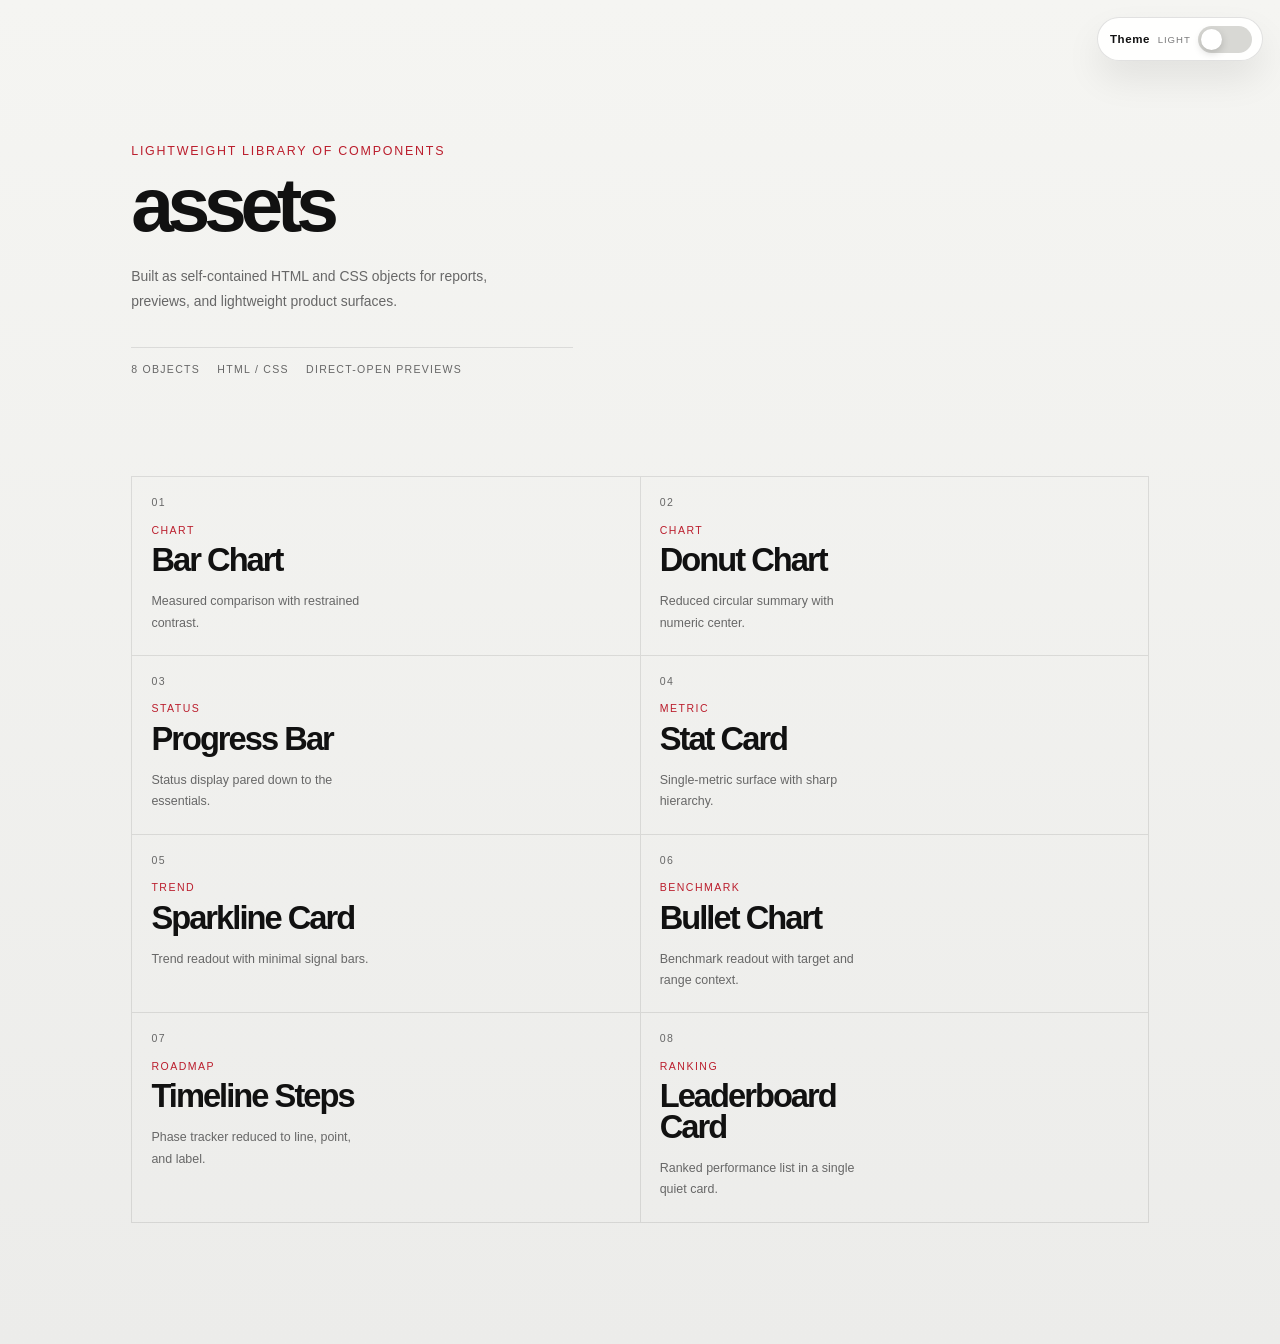
==== index.html @ 04f2f86a "Fix order of hero section text for improved clarity" ====
<!DOCTYPE html>
<html lang="en">
<head>
  <meta charset="UTF-8" />
  <meta name="viewport" content="width=device-width, initial-scale=1.0" />
  <title>Asset Gallery</title>
  <link rel="stylesheet" href="theme.css?v=20260322b" />
  <link rel="stylesheet" href="index.css?v=20260322d" />
</head>
<body>
  <button class="theme-toggle" type="button" data-theme-toggle aria-label="Toggle dark mode" aria-pressed="false">
    <span class="theme-toggle-label">Theme</span>
    <span class="theme-toggle-state">Light</span>
    <span class="theme-toggle-switch" aria-hidden="true"></span>
  </button>
  <main class="page-shell">
    <section class="hero">
      <p class="eyebrow">lightweight library of components</p>
      <h1>assets</h1>
      <p class="hero-copy">
        Built as self-contained HTML and CSS objects for reports, previews, and lightweight product surfaces.
      </p>
      <div class="hero-rule"></div>
      <div class="hero-meta">
        <span>8 objects</span>
        <span>HTML / CSS</span>
        <span>Direct-open previews</span>
      </div>
    </section>

    <section class="gallery">
      <a class="asset-card" href="bar_chart/bar_chart_chart.html">
        <span class="asset-index">01</span>
        <span class="asset-kicker">Chart</span>
        <strong>Bar Chart</strong>
        <span>Measured comparison with restrained contrast.</span>
      </a>
      <a class="asset-card" href="pie_chart/pie_chart_chart.html">
        <span class="asset-index">02</span>
        <span class="asset-kicker">Chart</span>
        <strong>Donut Chart</strong>
        <span>Reduced circular summary with numeric center.</span>
      </a>
      <a class="asset-card" href="progress_bar/progress_bar.html">
        <span class="asset-index">03</span>
        <span class="asset-kicker">Status</span>
        <strong>Progress Bar</strong>
        <span>Status display pared down to the essentials.</span>
      </a>
      <a class="asset-card" href="stat_card/stat_card.html">
        <span class="asset-index">04</span>
        <span class="asset-kicker">Metric</span>
        <strong>Stat Card</strong>
        <span>Single-metric surface with sharp hierarchy.</span>
      </a>
      <a class="asset-card" href="sparkline_card/sparkline_card.html">
        <span class="asset-index">05</span>
        <span class="asset-kicker">Trend</span>
        <strong>Sparkline Card</strong>
        <span>Trend readout with minimal signal bars.</span>
      </a>
      <a class="asset-card" href="bullet_chart/bullet_chart.html">
        <span class="asset-index">06</span>
        <span class="asset-kicker">Benchmark</span>
        <strong>Bullet Chart</strong>
        <span>Benchmark readout with target and range context.</span>
      </a>
      <a class="asset-card" href="timeline_steps/timeline_steps.html">
        <span class="asset-index">07</span>
        <span class="asset-kicker">Roadmap</span>
        <strong>Timeline Steps</strong>
        <span>Phase tracker reduced to line, point, and label.</span>
      </a>
      <a class="asset-card" href="leaderboard_card/leaderboard_card.html">
        <span class="asset-index">08</span>
        <span class="asset-kicker">Ranking</span>
        <strong>Leaderboard Card</strong>
        <span>Ranked performance list in a single quiet card.</span>
      </a>
    </section>
  </main>
  <script src="theme.js?v=20260322b"></script>
</body>
</html>
---- theme.css ----
:root {
  color-scheme: light;
  --theme-page-bg: linear-gradient(180deg, #f5f5f2 0%, #ececea 100%);
  --theme-page-bg-fixed: fixed;
  --theme-toggle-bg: rgba(255, 255, 255, 0.92);
  --theme-toggle-border: rgba(15, 15, 15, 0.12);
  --theme-toggle-shadow: 0 18px 36px rgba(0, 0, 0, 0.08);
  --theme-toggle-ink: #111111;
  --theme-toggle-muted: #7a7a7a;
  --theme-track-bg: #d8d8d4;
  --theme-knob-bg: #ffffff;
  --theme-focus: rgba(194, 28, 43, 0.72);
}

html[data-theme="dark"] {
  color-scheme: dark;
  --theme-page-bg: radial-gradient(circle at top, #202020 0%, #101010 52%, #050505 100%);
  --theme-page-bg-fixed: fixed;
  --theme-toggle-bg: rgba(10, 10, 10, 0.9);
  --theme-toggle-border: rgba(255, 255, 255, 0.1);
  --theme-toggle-shadow: 0 18px 38px rgba(0, 0, 0, 0.4);
  --theme-toggle-ink: #f3f3f1;
  --theme-toggle-muted: #8e8e8b;
  --theme-track-bg: #2b2b2b;
  --theme-knob-bg: #f4f4f2;
  --theme-focus: rgba(255, 86, 100, 0.76);
}

html,
body {
  min-height: 100%;
}

body {
  background: var(--theme-page-bg);
  background-attachment: var(--theme-page-bg-fixed);
  transition: background 180ms ease, color 180ms ease;
}

.theme-toggle {
  position: fixed;
  top: 0.18in;
  right: 0.18in;
  z-index: 1000;
  display: inline-flex;
  align-items: center;
  gap: 0.08in;
  padding: 0.08in 0.1in 0.08in 0.12in;
  border: 1px solid var(--theme-toggle-border);
  border-radius: 999px;
  background: var(--theme-toggle-bg);
  box-shadow: var(--theme-toggle-shadow);
  color: var(--theme-toggle-ink);
  font: inherit;
  cursor: pointer;
  backdrop-filter: blur(18px);
}

.theme-toggle-label {
  font-size: 0.12in;
  font-weight: 600;
  letter-spacing: 0.05em;
}

.theme-toggle-state {
  font-size: 0.1in;
  color: var(--theme-toggle-muted);
  text-transform: uppercase;
  letter-spacing: 0.1em;
}

.theme-toggle-switch {
  position: relative;
  width: 0.56in;
  height: 0.28in;
  border-radius: 999px;
  background: var(--theme-track-bg);
  flex: 0 0 auto;
  transition: background 180ms ease;
}

.theme-toggle-switch::after {
  content: "";
  position: absolute;
  top: 0.03in;
  left: 0.03in;
  width: 0.22in;
  height: 0.22in;
  border-radius: 50%;
  background: var(--theme-knob-bg);
  box-shadow: 0 3px 8px rgba(0, 0, 0, 0.18);
  transition: transform 180ms ease;
}

html[data-theme="dark"] .theme-toggle-switch::after {
  transform: translateX(0.28in);
}

.theme-toggle:focus-visible {
  outline: 2px solid var(--theme-focus);
  outline-offset: 3px;
}
---- index.css ----
:root {
  --page-bg: linear-gradient(180deg, #f5f5f2 0%, #ececea 100%);
  --panel-bg: rgba(255, 255, 255, 0.86);
  --panel-border: rgba(16, 16, 16, 0.1);
  --text-strong: #111111;
  --text-muted: #676767;
  --accent: #bb1e2d;
  --accent-soft: rgba(187, 30, 45, 0.08);
  --shadow: 0 24px 60px rgba(0, 0, 0, 0.08);
}

html[data-theme="dark"] {
  --page-bg: radial-gradient(circle at top, #1f1f1f 0%, #101010 48%, #050505 100%);
  --panel-bg: rgba(15, 15, 15, 0.82);
  --panel-border: rgba(255, 255, 255, 0.08);
  --text-strong: #f3f3f1;
  --text-muted: #949494;
  --accent: #ff4d5f;
  --accent-soft: rgba(255, 77, 95, 0.1);
  --shadow: 0 26px 64px rgba(0, 0, 0, 0.34);
}

* {
  box-sizing: border-box;
}

body {
  margin: 0;
  min-height: 100vh;
  padding: 0 1rem 1rem;
  font-family: "SF Pro Display", "Helvetica Neue", Helvetica, Arial, sans-serif;
  background: var(--page-bg);
  color: var(--text-strong);
}

.page-shell {
  width: min(10.6in, calc(100vw - 2rem));
  margin: 0 auto;
  padding: 1.5in 0 1.1in;
}

.hero {
  max-width: 6.1in;
  margin-bottom: 1.05in;
}

.eyebrow {
  margin: 0 0 0.14in;
  font-size: 0.13in;
  letter-spacing: 0.14em;
  text-transform: uppercase;
  color: var(--accent);
}

.hero h1 {
  margin: 0;
  max-width: 5.5in;
  font-size: clamp(2.4rem, 6vw, 5.2rem);
  line-height: 0.86;
  letter-spacing: -0.082em;
  font-weight: 600;
}

.hero-copy {
  max-width: 4.2in;
  margin: 0.28in 0 0;
  font-size: 0.145in;
  line-height: 1.8;
  color: var(--text-muted);
}

.hero-rule {
  width: min(4.6in, 100%);
  height: 1px;
  margin-top: 0.34in;
  background: var(--panel-border);
}

.hero-meta {
  display: flex;
  flex-wrap: wrap;
  gap: 0.18in;
  margin-top: 0.16in;
  font-size: 0.11in;
  letter-spacing: 0.12em;
  text-transform: uppercase;
  color: var(--text-muted);
}

.gallery {
  display: grid;
  grid-template-columns: repeat(2, minmax(0, 1fr));
  gap: 0;
  border-top: 1px solid var(--panel-border);
  border-left: 1px solid var(--panel-border);
}

.asset-card {
  display: grid;
  align-content: start;
  gap: 0.08in;
  min-height: 1.72in;
  padding: 0.2in 0.2in 0.22in;
  text-decoration: none;
  color: inherit;
  border-right: 1px solid var(--panel-border);
  border-bottom: 1px solid var(--panel-border);
  background: transparent;
  box-shadow: none;
  transition: background 140ms ease, color 140ms ease;
}

.asset-card:hover {
  background: var(--accent-soft);
}

.asset-index,
.asset-kicker {
  font-size: 0.11in;
  letter-spacing: 0.14em;
  text-transform: uppercase;
}

.asset-index {
  margin-bottom: 0.08in;
  color: var(--text-muted);
}

.asset-kicker {
  color: var(--accent);
}

.asset-card strong {
  max-width: 2.2in;
  margin-top: 0.02in;
  font-size: 0.34in;
  line-height: 0.94;
  font-weight: 600;
  letter-spacing: -0.06em;
}

.asset-card span:last-child {
  max-width: 2.3in;
  margin-top: 0.08in;
  font-size: 0.13in;
  line-height: 1.7;
  color: var(--text-muted);
}

@media (max-width: 840px) {
  .gallery {
    grid-template-columns: 1fr;
  }

  .asset-card strong {
    max-width: none;
  }
}
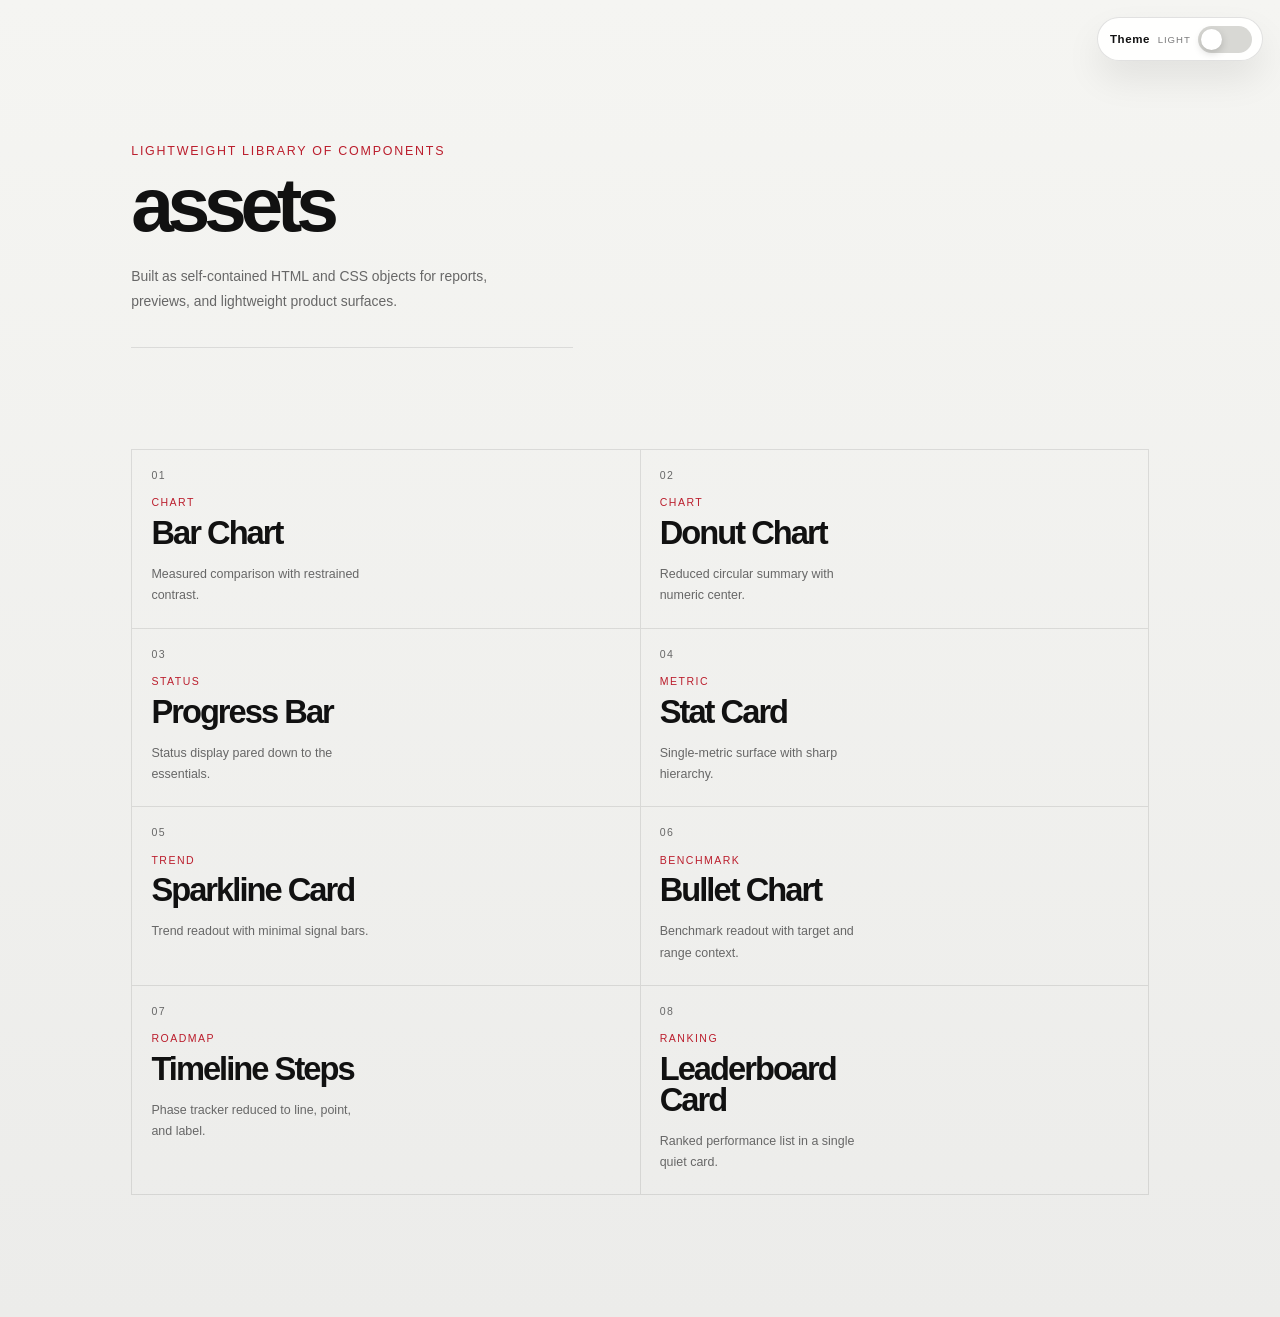
==== commit 3c59763c: "Remove hero meta information for a cleaner presentation" ====
--- a/index.html
+++ b/index.html
@@ -21,11 +21,6 @@
         Built as self-contained HTML and CSS objects for reports, previews, and lightweight product surfaces.
       </p>
       <div class="hero-rule"></div>
-      <div class="hero-meta">
-        <span>8 objects</span>
-        <span>HTML / CSS</span>
-        <span>Direct-open previews</span>
-      </div>
     </section>
 
     <section class="gallery">
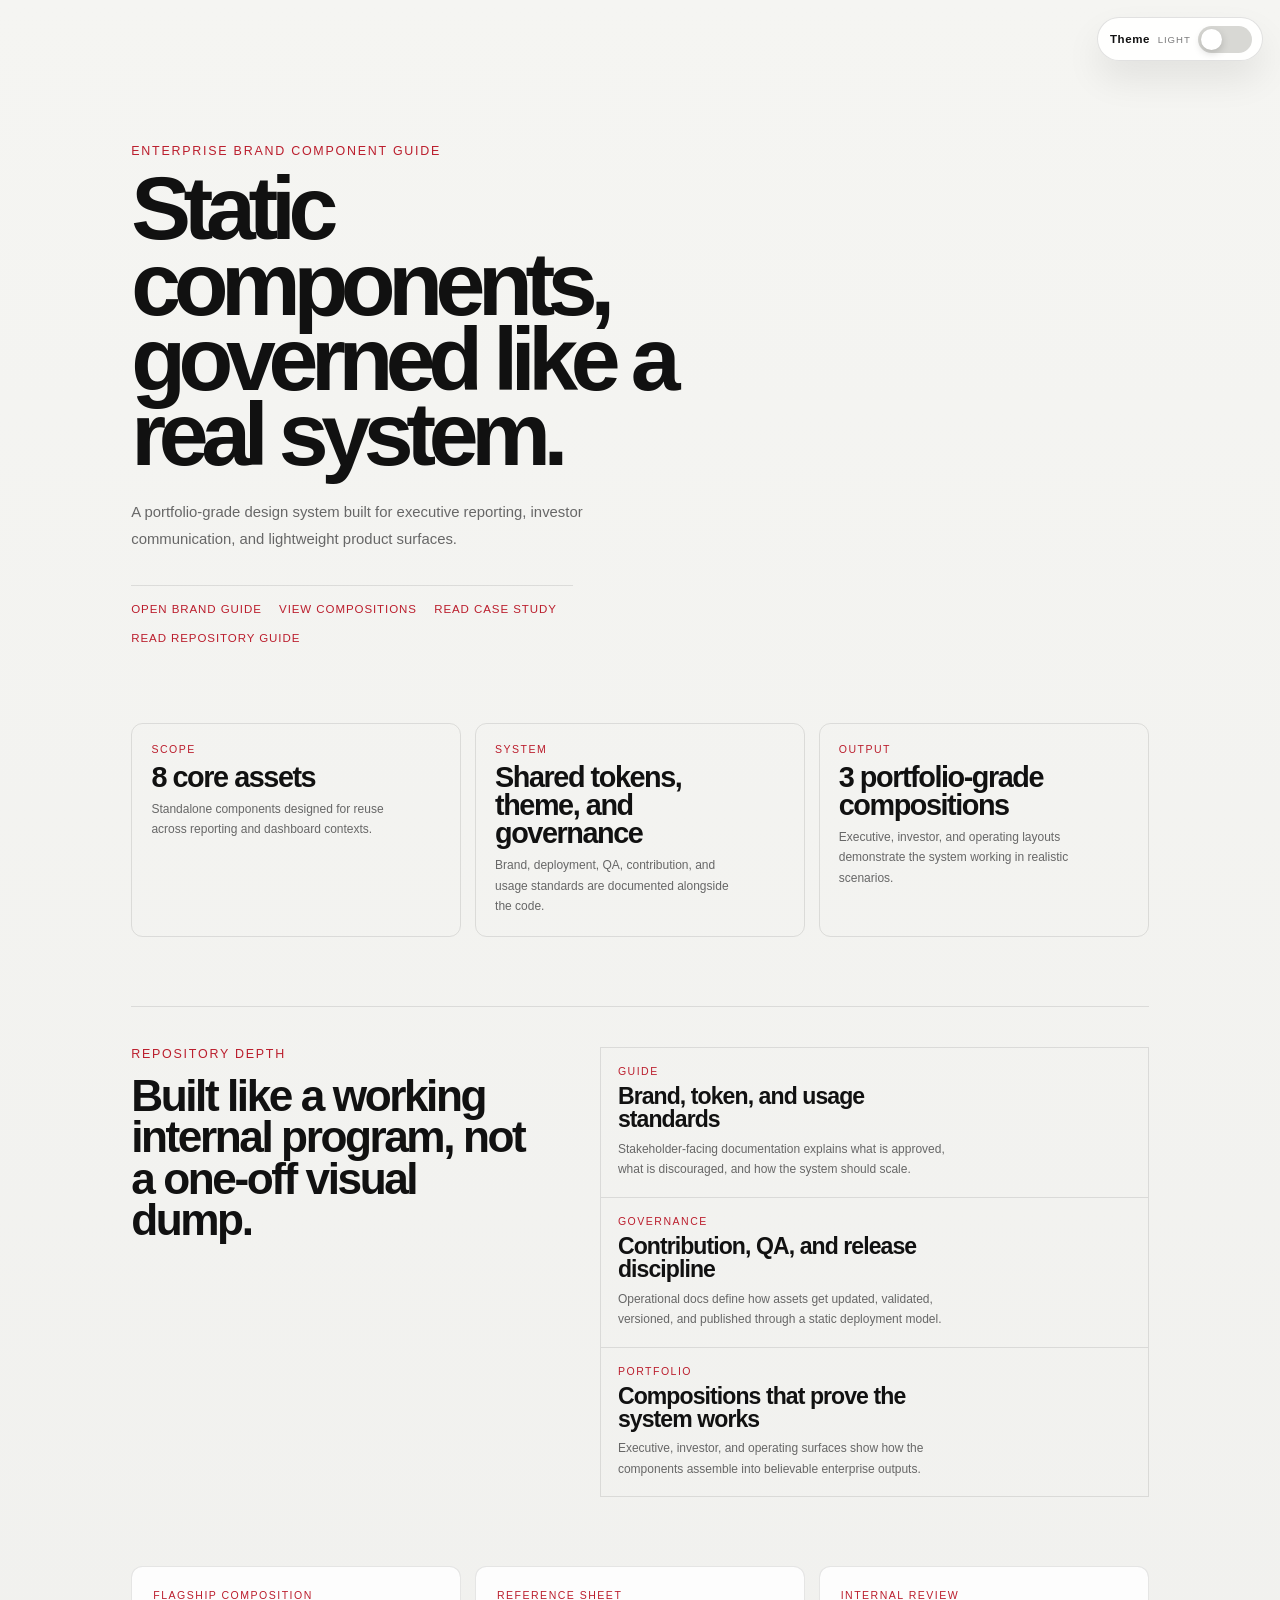
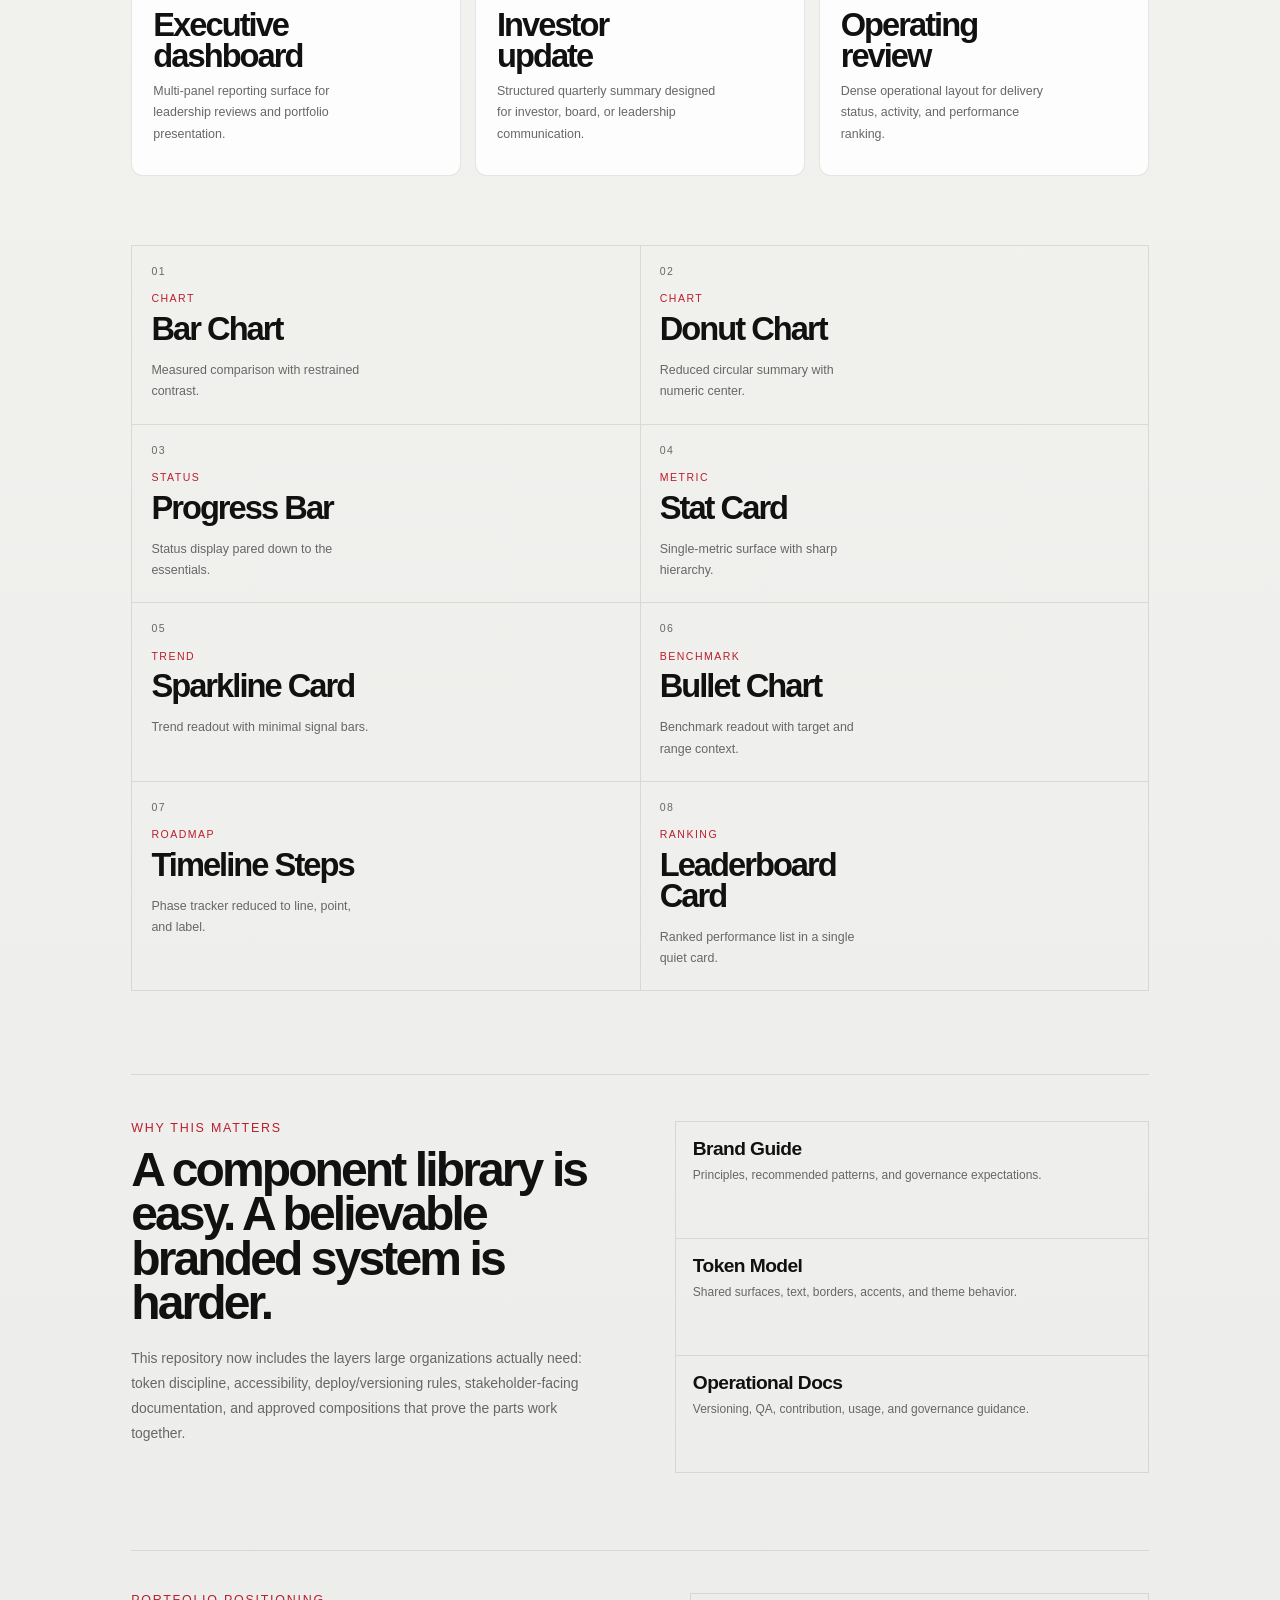
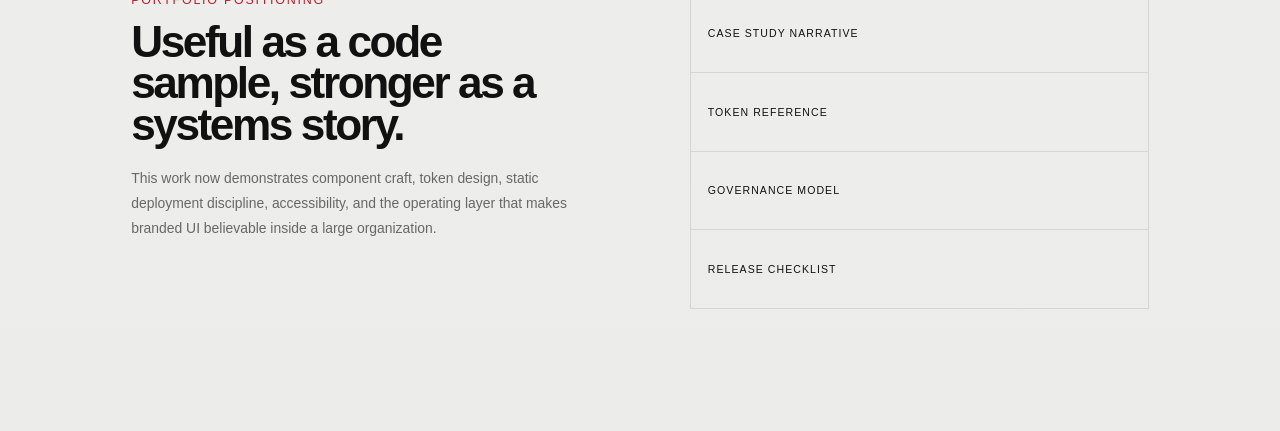
==== commit ac130d1c: "Refactor theme variables and improve accessibility across components - Updated CSS variables in lead" ====
--- a/index.html
+++ b/index.html
@@ -3,9 +3,31 @@
 <head>
   <meta charset="UTF-8" />
   <meta name="viewport" content="width=device-width, initial-scale=1.0" />
-  <title>Asset Gallery</title>
-  <link rel="stylesheet" href="theme.css?v=20260322b" />
-  <link rel="stylesheet" href="index.css?v=20260322d" />
+  <title>assets | Enterprise Brand Component Guide</title>
+  <meta
+    name="description"
+    content="A portfolio-grade static component system for enterprise reporting, investor communication, and lightweight product surfaces."
+  />
+  <script>
+    (function () {
+      var key = "assets-theme";
+      var theme = null;
+
+      try {
+        theme = localStorage.getItem(key);
+      } catch (error) {}
+
+      if (theme !== "light" && theme !== "dark") {
+        theme = window.matchMedia && window.matchMedia("(prefers-color-scheme: dark)").matches
+          ? "dark"
+          : "light";
+      }
+
+      document.documentElement.dataset.theme = theme;
+    })();
+  </script>
+  <link rel="stylesheet" href="theme.css?v=20260323a" />
+  <link rel="stylesheet" href="index.css?v=20260323a" />
 </head>
 <body>
   <button class="theme-toggle" type="button" data-theme-toggle aria-label="Toggle dark mode" aria-pressed="false">
@@ -15,12 +37,78 @@
   </button>
   <main class="page-shell">
     <section class="hero">
-      <p class="eyebrow">lightweight library of components</p>
-      <h1>assets</h1>
+      <p class="eyebrow">Enterprise Brand Component Guide</p>
+      <h1>Static components, governed like a real system.</h1>
       <p class="hero-copy">
-        Built as self-contained HTML and CSS objects for reports, previews, and lightweight product surfaces.
+        A portfolio-grade design system built for executive reporting, investor communication, and lightweight product surfaces.
       </p>
       <div class="hero-rule"></div>
+      <div class="hero-links">
+        <a href="brand_guide.html">Open brand guide</a>
+        <a href="compositions.html">View compositions</a>
+        <a href="CASE_STUDY.md">Read case study</a>
+        <a href="README.md">Read repository guide</a>
+      </div>
+    </section>
+
+    <section class="proof-band">
+      <article class="proof-card">
+        <span class="asset-kicker">Scope</span>
+        <strong>8 core assets</strong>
+        <span>Standalone components designed for reuse across reporting and dashboard contexts.</span>
+      </article>
+      <article class="proof-card">
+        <span class="asset-kicker">System</span>
+        <strong>Shared tokens, theme, and governance</strong>
+        <span>Brand, deployment, QA, contribution, and usage standards are documented alongside the code.</span>
+      </article>
+      <article class="proof-card">
+        <span class="asset-kicker">Output</span>
+        <strong>3 portfolio-grade compositions</strong>
+        <span>Executive, investor, and operating layouts demonstrate the system working in realistic scenarios.</span>
+      </article>
+    </section>
+
+    <section class="deliverables-band" aria-label="Repository deliverables">
+      <div class="deliverables-copy">
+        <p class="eyebrow">Repository Depth</p>
+        <h2>Built like a working internal program, not a one-off visual dump.</h2>
+      </div>
+      <div class="deliverables-grid">
+        <article>
+          <span class="asset-kicker">Guide</span>
+          <strong>Brand, token, and usage standards</strong>
+          <span>Stakeholder-facing documentation explains what is approved, what is discouraged, and how the system should scale.</span>
+        </article>
+        <article>
+          <span class="asset-kicker">Governance</span>
+          <strong>Contribution, QA, and release discipline</strong>
+          <span>Operational docs define how assets get updated, validated, versioned, and published through a static deployment model.</span>
+        </article>
+        <article>
+          <span class="asset-kicker">Portfolio</span>
+          <strong>Compositions that prove the system works</strong>
+          <span>Executive, investor, and operating surfaces show how the components assemble into believable enterprise outputs.</span>
+        </article>
+      </div>
+    </section>
+
+    <section class="feature-band">
+      <a class="feature-card" href="executive_dashboard.html">
+        <span class="asset-kicker">Flagship composition</span>
+        <strong>Executive dashboard</strong>
+        <span>Multi-panel reporting surface for leadership reviews and portfolio presentation.</span>
+      </a>
+      <a class="feature-card" href="investor_update.html">
+        <span class="asset-kicker">Reference sheet</span>
+        <strong>Investor update</strong>
+        <span>Structured quarterly summary designed for investor, board, or leadership communication.</span>
+      </a>
+      <a class="feature-card" href="operating_review.html">
+        <span class="asset-kicker">Internal review</span>
+        <strong>Operating review</strong>
+        <span>Dense operational layout for delivery status, activity, and performance ranking.</span>
+      </a>
     </section>
 
     <section class="gallery">
@@ -73,7 +161,48 @@
         <span>Ranked performance list in a single quiet card.</span>
       </a>
     </section>
+
+    <section class="system-band">
+      <div class="system-copy">
+        <p class="eyebrow">Why This Matters</p>
+        <h2>A component library is easy. A believable branded system is harder.</h2>
+        <p>
+          This repository now includes the layers large organizations actually need: token discipline, accessibility,
+          deploy/versioning rules, stakeholder-facing documentation, and approved compositions that prove the parts work together.
+        </p>
+      </div>
+      <div class="system-list">
+        <div>
+          <strong>Brand Guide</strong>
+          <span>Principles, recommended patterns, and governance expectations.</span>
+        </div>
+        <div>
+          <strong>Token Model</strong>
+          <span>Shared surfaces, text, borders, accents, and theme behavior.</span>
+        </div>
+        <div>
+          <strong>Operational Docs</strong>
+          <span>Versioning, QA, contribution, usage, and governance guidance.</span>
+        </div>
+      </div>
+    </section>
+
+    <section class="portfolio-band">
+      <div class="portfolio-callout">
+        <p class="eyebrow">Portfolio Positioning</p>
+        <h2>Useful as a code sample, stronger as a systems story.</h2>
+        <p>
+          This work now demonstrates component craft, token design, static deployment discipline, accessibility, and the operating layer that makes branded UI believable inside a large organization.
+        </p>
+      </div>
+      <div class="portfolio-links">
+        <a href="CASE_STUDY.md">Case study narrative</a>
+        <a href="TOKENS.md">Token reference</a>
+        <a href="GOVERNANCE.md">Governance model</a>
+        <a href="QA.md">Release checklist</a>
+      </div>
+    </section>
   </main>
-  <script src="theme.js?v=20260322b"></script>
+  <script src="theme.js?v=20260323a"></script>
 </body>
 </html>
--- a/theme.css
+++ b/theme.css
@@ -2,6 +2,16 @@
   color-scheme: light;
   --theme-page-bg: linear-gradient(180deg, #f5f5f2 0%, #ececea 100%);
   --theme-page-bg-fixed: fixed;
+  --theme-surface: rgba(255, 255, 255, 0.9);
+  --theme-surface-strong: #ffffff;
+  --theme-surface-muted: #efefeb;
+  --theme-border: rgba(20, 20, 20, 0.08);
+  --theme-text: #111111;
+  --theme-text-muted: #6d6d6d;
+  --theme-accent: #bb1e2d;
+  --theme-accent-soft: rgba(187, 30, 45, 0.1);
+  --theme-neutral-strong: #151515;
+  --theme-neutral-muted: #d7d7d2;
   --theme-toggle-bg: rgba(255, 255, 255, 0.92);
   --theme-toggle-border: rgba(15, 15, 15, 0.12);
   --theme-toggle-shadow: 0 18px 36px rgba(0, 0, 0, 0.08);
@@ -16,6 +26,16 @@
   color-scheme: dark;
   --theme-page-bg: radial-gradient(circle at top, #202020 0%, #101010 52%, #050505 100%);
   --theme-page-bg-fixed: fixed;
+  --theme-surface: rgba(11, 11, 11, 0.88);
+  --theme-surface-strong: #0b0b0b;
+  --theme-surface-muted: #202020;
+  --theme-border: rgba(255, 255, 255, 0.08);
+  --theme-text: #f3f3f1;
+  --theme-text-muted: #949494;
+  --theme-accent: #ff586a;
+  --theme-accent-soft: rgba(255, 88, 106, 0.12);
+  --theme-neutral-strong: #f1f1ef;
+  --theme-neutral-muted: #2d2d2d;
   --theme-toggle-bg: rgba(10, 10, 10, 0.9);
   --theme-toggle-border: rgba(255, 255, 255, 0.1);
   --theme-toggle-shadow: 0 18px 38px rgba(0, 0, 0, 0.4);
@@ -100,3 +120,23 @@
   outline: 2px solid var(--theme-focus);
   outline-offset: 3px;
 }
+
+.sr-only {
+  position: absolute;
+  width: 1px;
+  height: 1px;
+  padding: 0;
+  margin: -1px;
+  overflow: hidden;
+  clip: rect(0, 0, 0, 0);
+  white-space: nowrap;
+  border: 0;
+}
+
+@media (prefers-reduced-motion: reduce) {
+  body,
+  .theme-toggle-switch,
+  .theme-toggle-switch::after {
+    transition: none;
+  }
+}
--- a/index.css
+++ b/index.css
@@ -41,7 +41,7 @@
 
 .hero {
   max-width: 6.1in;
-  margin-bottom: 1.05in;
+  margin-bottom: 0.82in;
 }
 
 .eyebrow {
@@ -54,18 +54,18 @@
 
 .hero h1 {
   margin: 0;
-  max-width: 5.5in;
-  font-size: clamp(2.4rem, 6vw, 5.2rem);
-  line-height: 0.86;
+  max-width: 6.4in;
+  font-size: clamp(2.7rem, 7vw, 5.8rem);
+  line-height: 0.84;
   letter-spacing: -0.082em;
   font-weight: 600;
 }
 
 .hero-copy {
-  max-width: 4.2in;
+  max-width: 4.8in;
   margin: 0.28in 0 0;
-  font-size: 0.145in;
-  line-height: 1.8;
+  font-size: 0.155in;
+  line-height: 1.78;
   color: var(--text-muted);
 }
 
@@ -76,15 +76,148 @@
   background: var(--panel-border);
 }
 
-.hero-meta {
+.hero-links {
   display: flex;
   flex-wrap: wrap;
   gap: 0.18in;
-  margin-top: 0.16in;
-  font-size: 0.11in;
-  letter-spacing: 0.12em;
+  margin-top: 0.18in;
+}
+
+.hero-links a {
+  color: var(--accent);
+  text-decoration: none;
+  font-size: 0.12in;
+  letter-spacing: 0.08em;
   text-transform: uppercase;
-  color: var(--text-muted);
+}
+
+.hero-links a:focus-visible,
+.hero-links a:hover {
+  text-decoration: underline;
+}
+
+.feature-band {
+  display: grid;
+  grid-template-columns: repeat(3, minmax(0, 1fr));
+  gap: 0.14in;
+  margin-bottom: 0.72in;
+}
+
+.proof-band {
+  display: grid;
+  grid-template-columns: repeat(3, minmax(0, 1fr));
+  gap: 0.14in;
+  margin-bottom: 0.72in;
+}
+
+.proof-card {
+  min-height: 1.92in;
+  padding: 0.2in;
+  display: grid;
+  align-content: start;
+  gap: 0.08in;
+  border: 1px solid var(--panel-border);
+  border-radius: 0.12in;
+  background: transparent;
+}
+
+.proof-card strong {
+  max-width: 2.5in;
+  font-size: 0.3in;
+  line-height: 0.98;
+  letter-spacing: -0.05em;
+  font-weight: 600;
+}
+
+.proof-card span:last-child {
+  max-width: 2.5in;
+  font-size: 0.125in;
+  line-height: 1.7;
+  color: var(--text-muted);
+}
+
+.deliverables-band {
+  display: grid;
+  grid-template-columns: 0.9fr 1.1fr;
+  gap: 0.2in;
+  margin-bottom: 0.72in;
+  padding-top: 0.42in;
+  border-top: 1px solid var(--panel-border);
+}
+
+.deliverables-copy h2 {
+  max-width: 4.2in;
+  margin: 0;
+  font-size: 0.46in;
+  line-height: 0.94;
+  letter-spacing: -0.055em;
+  font-weight: 600;
+}
+
+.deliverables-grid {
+  display: grid;
+  gap: 0;
+  border-top: 1px solid var(--panel-border);
+  border-left: 1px solid var(--panel-border);
+}
+
+.deliverables-grid article {
+  min-height: 1.34in;
+  padding: 0.18in;
+  display: grid;
+  align-content: start;
+  gap: 0.08in;
+  border-right: 1px solid var(--panel-border);
+  border-bottom: 1px solid var(--panel-border);
+}
+
+.deliverables-grid strong {
+  max-width: 3.2in;
+  font-size: 0.24in;
+  line-height: 1;
+  letter-spacing: -0.04em;
+  font-weight: 600;
+}
+
+.deliverables-grid span:last-child {
+  max-width: 3.7in;
+  font-size: 0.125in;
+  line-height: 1.7;
+  color: var(--text-muted);
+}
+
+.feature-card {
+  min-height: 2.18in;
+  padding: 0.22in;
+  display: grid;
+  align-content: start;
+  gap: 0.1in;
+  text-decoration: none;
+  color: inherit;
+  border: 1px solid var(--panel-border);
+  border-radius: 0.12in;
+  background: var(--panel-bg);
+}
+
+.feature-card strong {
+  max-width: 2.2in;
+  font-size: 0.34in;
+  line-height: 0.94;
+  font-weight: 600;
+  letter-spacing: -0.06em;
+}
+
+.feature-card span:last-child {
+  max-width: 2.3in;
+  font-size: 0.13in;
+  line-height: 1.7;
+  color: var(--text-muted);
+}
+
+.feature-card:hover,
+.feature-card:focus-visible {
+  outline: none;
+  background: var(--accent-soft);
 }
 
 .gallery {
@@ -114,6 +247,12 @@
   background: var(--accent-soft);
 }
 
+.asset-card:focus-visible {
+  outline: 2px solid var(--accent);
+  outline-offset: -2px;
+  background: var(--accent-soft);
+}
+
 .asset-index,
 .asset-kicker {
   font-size: 0.11in;
@@ -147,12 +286,139 @@
   color: var(--text-muted);
 }
 
+.system-band {
+  display: grid;
+  grid-template-columns: 1.05fr 0.95fr;
+  gap: 0.2in;
+  margin-top: 0.86in;
+  padding-top: 0.48in;
+  border-top: 1px solid var(--panel-border);
+}
+
+.system-copy h2 {
+  max-width: 4.8in;
+  margin: 0;
+  font-size: 0.5in;
+  line-height: 0.92;
+  letter-spacing: -0.06em;
+  font-weight: 600;
+}
+
+.system-copy p:last-child {
+  max-width: 4.8in;
+  margin: 0.22in 0 0;
+  font-size: 0.145in;
+  line-height: 1.8;
+  color: var(--text-muted);
+}
+
+.system-list {
+  display: grid;
+  gap: 0;
+  border-top: 1px solid var(--panel-border);
+  border-left: 1px solid var(--panel-border);
+}
+
+.system-list div {
+  min-height: 1.22in;
+  padding: 0.18in;
+  display: grid;
+  align-content: start;
+  gap: 0.08in;
+  border-right: 1px solid var(--panel-border);
+  border-bottom: 1px solid var(--panel-border);
+}
+
+.system-list strong {
+  font-size: 0.2in;
+  line-height: 1;
+  letter-spacing: -0.03em;
+}
+
+.system-list span {
+  font-size: 0.125in;
+  line-height: 1.65;
+  color: var(--text-muted);
+}
+
+.portfolio-band {
+  display: grid;
+  grid-template-columns: 1.08fr 0.92fr;
+  gap: 0.2in;
+  margin-top: 0.8in;
+  padding-top: 0.44in;
+  border-top: 1px solid var(--panel-border);
+}
+
+.portfolio-callout h2 {
+  max-width: 4.4in;
+  margin: 0;
+  font-size: 0.46in;
+  line-height: 0.94;
+  letter-spacing: -0.055em;
+  font-weight: 600;
+}
+
+.portfolio-callout p:last-child {
+  max-width: 4.6in;
+  margin: 0.22in 0 0;
+  font-size: 0.145in;
+  line-height: 1.8;
+  color: var(--text-muted);
+}
+
+.portfolio-links {
+  display: grid;
+  gap: 0;
+  border-top: 1px solid var(--panel-border);
+  border-left: 1px solid var(--panel-border);
+}
+
+.portfolio-links a {
+  min-height: 0.82in;
+  padding: 0.16in 0.18in;
+  display: grid;
+  align-items: center;
+  color: var(--text-strong);
+  text-decoration: none;
+  text-transform: uppercase;
+  letter-spacing: 0.1em;
+  font-size: 0.11in;
+  border-right: 1px solid var(--panel-border);
+  border-bottom: 1px solid var(--panel-border);
+}
+
+.portfolio-links a:hover,
+.portfolio-links a:focus-visible {
+  outline: none;
+  color: var(--accent);
+  background: var(--accent-soft);
+}
+
 @media (max-width: 840px) {
+  .proof-band,
+  .feature-band,
   .gallery {
     grid-template-columns: 1fr;
   }
 
+  .deliverables-band,
+  .system-band {
+    grid-template-columns: 1fr;
+  }
+
+  .portfolio-band {
+    grid-template-columns: 1fr;
+  }
+
+  .feature-card strong,
   .asset-card strong {
     max-width: none;
   }
 }
+
+@media (prefers-reduced-motion: reduce) {
+  .asset-card {
+    transition: none;
+  }
+}
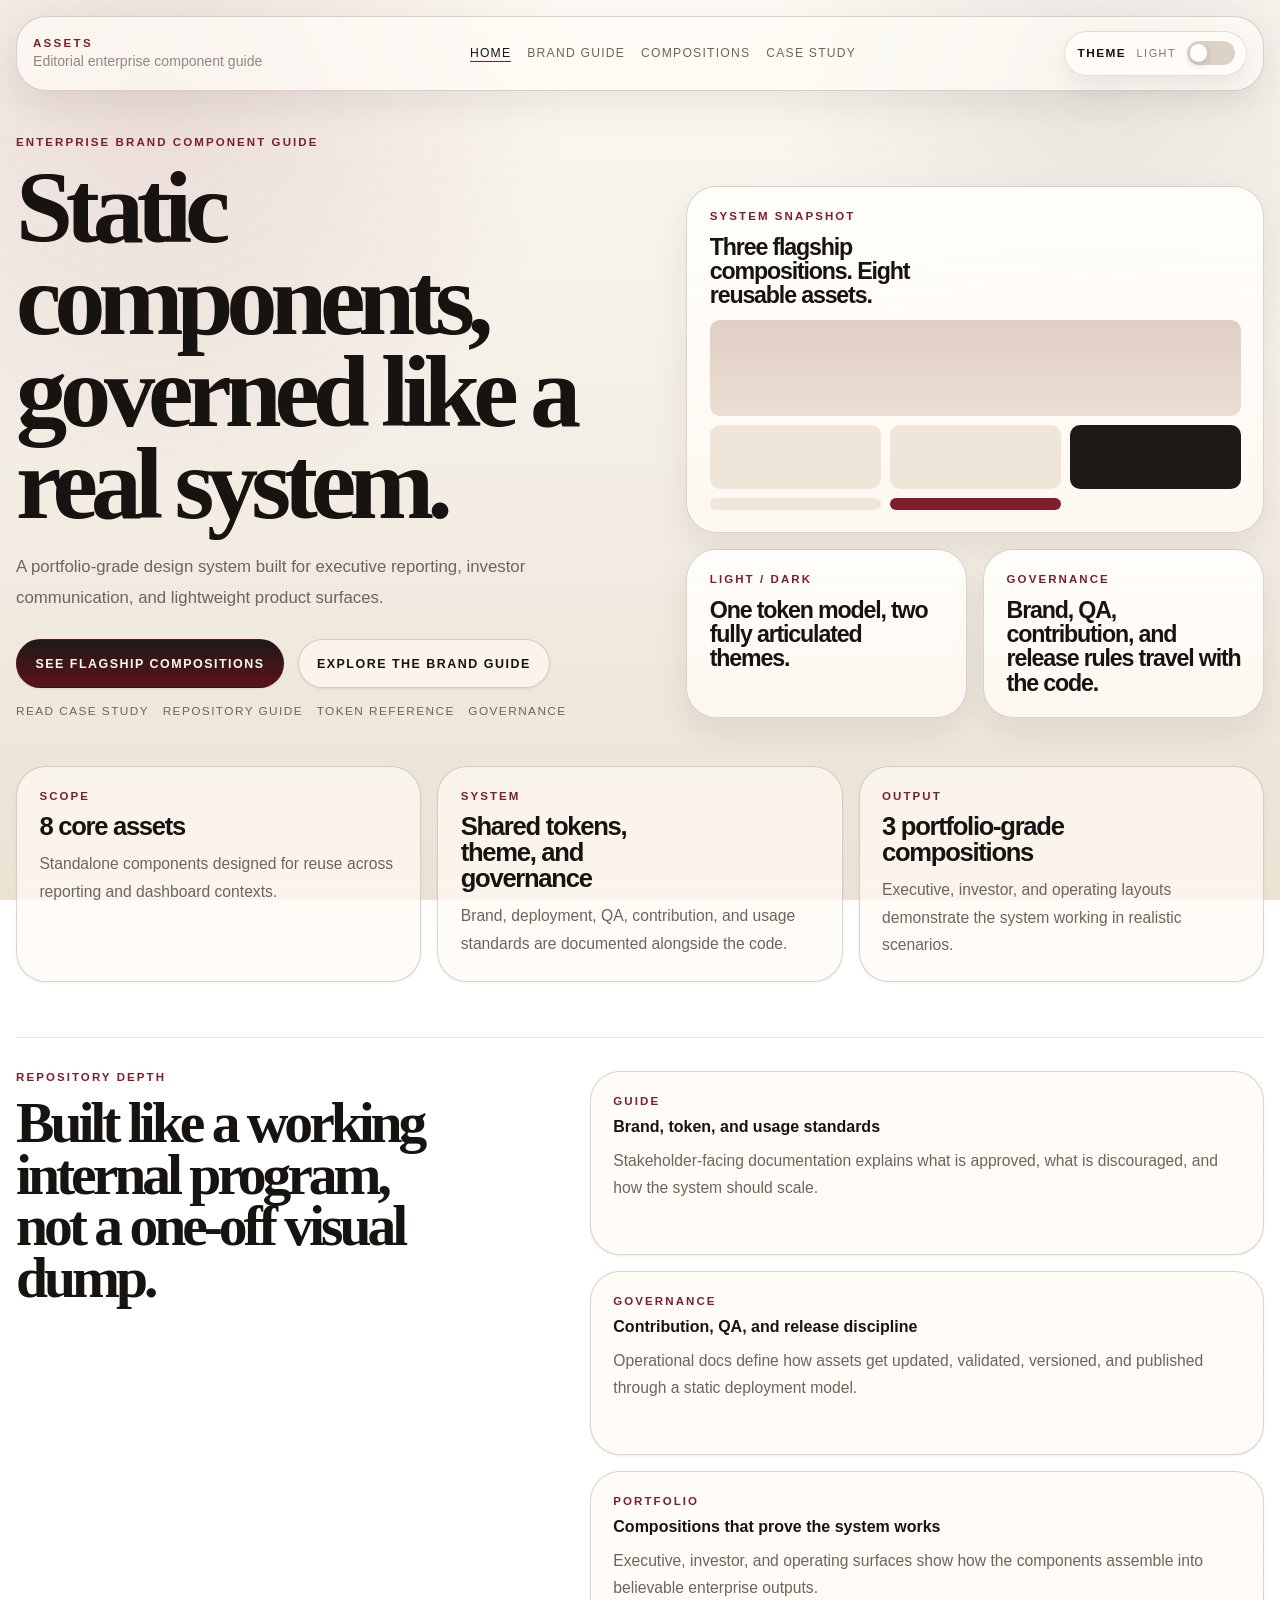
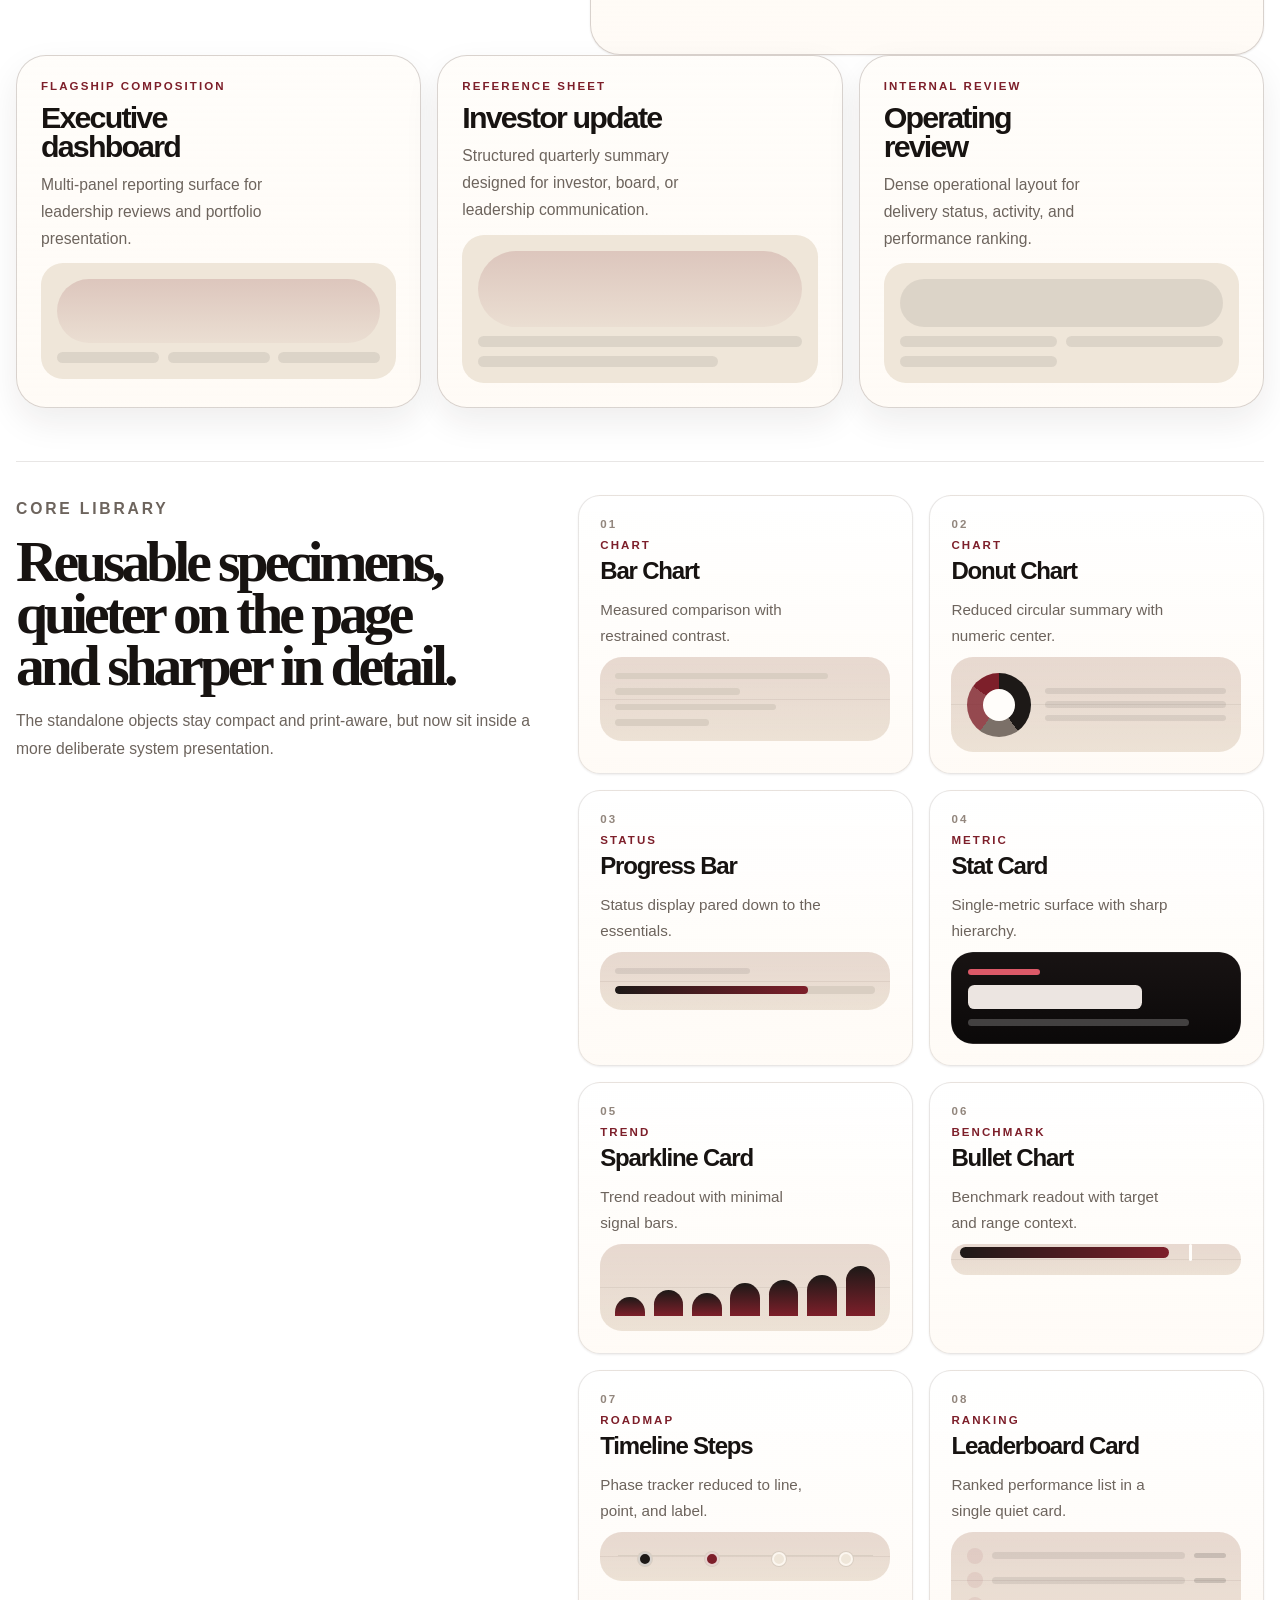
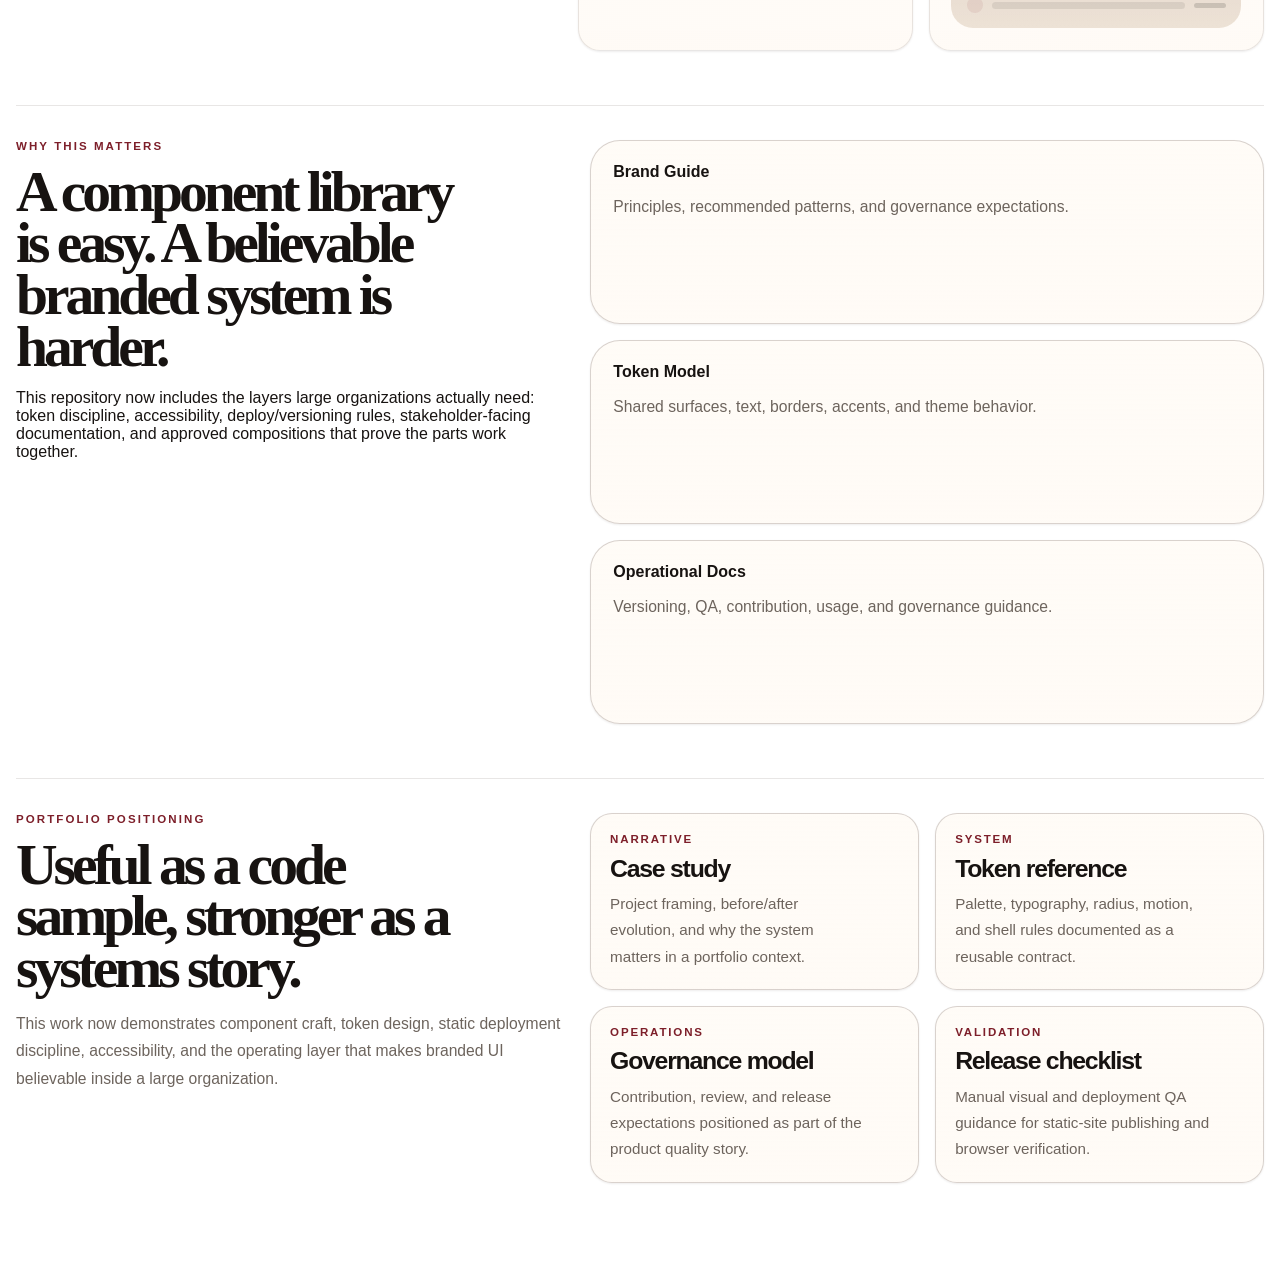
==== commit 664c4a91: "Refactor styles and HTML structure for progress bar, sparkline card, stat card, and timeline steps c" ====
--- a/index.html
+++ b/index.html
@@ -26,28 +26,73 @@
       document.documentElement.dataset.theme = theme;
     })();
   </script>
-  <link rel="stylesheet" href="theme.css?v=20260323a" />
-  <link rel="stylesheet" href="index.css?v=20260323a" />
+  <link rel="stylesheet" href="theme.css?v=20260323c" />
+  <link rel="stylesheet" href="index.css?v=20260323c" />
 </head>
 <body>
-  <button class="theme-toggle" type="button" data-theme-toggle aria-label="Toggle dark mode" aria-pressed="false">
-    <span class="theme-toggle-label">Theme</span>
-    <span class="theme-toggle-state">Light</span>
-    <span class="theme-toggle-switch" aria-hidden="true"></span>
-  </button>
+  <header class="site-header">
+    <div class="site-header-inner">
+      <a class="site-brand" href="index.html">
+        <span class="site-brand-mark">assets</span>
+        <span class="site-brand-copy">Editorial enterprise component guide</span>
+      </a>
+      <nav class="site-nav" aria-label="Primary">
+        <a href="index.html" aria-current="page">Home</a>
+        <a href="brand_guide.html">Brand guide</a>
+        <a href="compositions.html">Compositions</a>
+        <a href="CASE_STUDY.md">Case study</a>
+      </nav>
+      <button class="theme-toggle" type="button" data-theme-toggle aria-label="Toggle dark mode" aria-pressed="false">
+        <span class="theme-toggle-label">Theme</span>
+        <span class="theme-toggle-state">Light</span>
+        <span class="theme-toggle-switch" aria-hidden="true"></span>
+      </button>
+    </div>
+  </header>
   <main class="page-shell">
     <section class="hero">
-      <p class="eyebrow">Enterprise Brand Component Guide</p>
-      <h1>Static components, governed like a real system.</h1>
-      <p class="hero-copy">
-        A portfolio-grade design system built for executive reporting, investor communication, and lightweight product surfaces.
-      </p>
-      <div class="hero-rule"></div>
-      <div class="hero-links">
-        <a href="brand_guide.html">Open brand guide</a>
-        <a href="compositions.html">View compositions</a>
-        <a href="CASE_STUDY.md">Read case study</a>
-        <a href="README.md">Read repository guide</a>
+      <div class="hero-layout">
+        <div class="hero-copy-block">
+          <p class="eyebrow">Enterprise Brand Component Guide</p>
+          <h1>Static components, governed like a real system.</h1>
+          <p class="hero-copy">
+            A portfolio-grade design system built for executive reporting, investor communication, and lightweight product surfaces.
+          </p>
+          <div class="hero-actions">
+            <a class="hero-action hero-action-primary" href="compositions.html">See flagship compositions</a>
+            <a class="hero-action" href="brand_guide.html">Explore the brand guide</a>
+          </div>
+          <div class="hero-links">
+            <a href="CASE_STUDY.md">Read case study</a>
+            <a href="README.md">Repository guide</a>
+            <a href="TOKENS.md">Token reference</a>
+            <a href="GOVERNANCE.md">Governance</a>
+          </div>
+        </div>
+        <aside class="hero-rail" aria-label="System preview">
+          <article class="hero-preview hero-preview-main">
+            <span class="asset-kicker">System Snapshot</span>
+            <strong>Three flagship compositions. Eight reusable assets.</strong>
+            <div class="hero-diagram" aria-hidden="true">
+              <span class="hero-diagram-panel hero-diagram-panel--wide"></span>
+              <span class="hero-diagram-panel"></span>
+              <span class="hero-diagram-panel"></span>
+              <span class="hero-diagram-bar hero-diagram-bar--strong"></span>
+              <span class="hero-diagram-bar"></span>
+              <span class="hero-diagram-bar hero-diagram-bar--accent"></span>
+            </div>
+          </article>
+          <div class="hero-rail-grid">
+            <article class="hero-preview">
+              <span class="asset-kicker">Light / Dark</span>
+              <strong>One token model, two fully articulated themes.</strong>
+            </article>
+            <article class="hero-preview">
+              <span class="asset-kicker">Governance</span>
+              <strong>Brand, QA, contribution, and release rules travel with the code.</strong>
+            </article>
+          </div>
+        </aside>
       </div>
     </section>
 
@@ -98,68 +143,146 @@
         <span class="asset-kicker">Flagship composition</span>
         <strong>Executive dashboard</strong>
         <span>Multi-panel reporting surface for leadership reviews and portfolio presentation.</span>
+        <div class="feature-preview feature-preview-dashboard" aria-hidden="true">
+          <span></span>
+          <span></span>
+          <span></span>
+          <span></span>
+        </div>
       </a>
       <a class="feature-card" href="investor_update.html">
         <span class="asset-kicker">Reference sheet</span>
         <strong>Investor update</strong>
         <span>Structured quarterly summary designed for investor, board, or leadership communication.</span>
+        <div class="feature-preview feature-preview-sheet" aria-hidden="true">
+          <span></span>
+          <span></span>
+          <span></span>
+        </div>
       </a>
       <a class="feature-card" href="operating_review.html">
         <span class="asset-kicker">Internal review</span>
         <strong>Operating review</strong>
         <span>Dense operational layout for delivery status, activity, and performance ranking.</span>
+        <div class="feature-preview feature-preview-review" aria-hidden="true">
+          <span></span>
+          <span></span>
+          <span></span>
+          <span></span>
+        </div>
       </a>
     </section>
 
-    <section class="gallery">
-      <a class="asset-card" href="bar_chart/bar_chart_chart.html">
-        <span class="asset-index">01</span>
-        <span class="asset-kicker">Chart</span>
-        <strong>Bar Chart</strong>
-        <span>Measured comparison with restrained contrast.</span>
-      </a>
-      <a class="asset-card" href="pie_chart/pie_chart_chart.html">
-        <span class="asset-index">02</span>
-        <span class="asset-kicker">Chart</span>
-        <strong>Donut Chart</strong>
-        <span>Reduced circular summary with numeric center.</span>
-      </a>
-      <a class="asset-card" href="progress_bar/progress_bar.html">
-        <span class="asset-index">03</span>
-        <span class="asset-kicker">Status</span>
-        <strong>Progress Bar</strong>
-        <span>Status display pared down to the essentials.</span>
-      </a>
-      <a class="asset-card" href="stat_card/stat_card.html">
-        <span class="asset-index">04</span>
-        <span class="asset-kicker">Metric</span>
-        <strong>Stat Card</strong>
-        <span>Single-metric surface with sharp hierarchy.</span>
-      </a>
-      <a class="asset-card" href="sparkline_card/sparkline_card.html">
-        <span class="asset-index">05</span>
-        <span class="asset-kicker">Trend</span>
-        <strong>Sparkline Card</strong>
-        <span>Trend readout with minimal signal bars.</span>
-      </a>
-      <a class="asset-card" href="bullet_chart/bullet_chart.html">
-        <span class="asset-index">06</span>
-        <span class="asset-kicker">Benchmark</span>
-        <strong>Bullet Chart</strong>
-        <span>Benchmark readout with target and range context.</span>
-      </a>
-      <a class="asset-card" href="timeline_steps/timeline_steps.html">
-        <span class="asset-index">07</span>
-        <span class="asset-kicker">Roadmap</span>
-        <strong>Timeline Steps</strong>
-        <span>Phase tracker reduced to line, point, and label.</span>
-      </a>
-      <a class="asset-card" href="leaderboard_card/leaderboard_card.html">
-        <span class="asset-index">08</span>
-        <span class="asset-kicker">Ranking</span>
-        <strong>Leaderboard Card</strong>
-        <span>Ranked performance list in a single quiet card.</span>
-      </a>
+    <section class="library-band">
+      <div class="library-intro">
+        <p class="eyebrow">Core Library</p>
+        <h2>Reusable specimens, quieter on the page and sharper in detail.</h2>
+        <p>
+          The standalone objects stay compact and print-aware, but now sit inside a more deliberate system presentation.
+        </p>
+      </div>
+      <div class="gallery">
+        <a class="asset-card" href="bar_chart/bar_chart_chart.html">
+          <span class="asset-index">01</span>
+          <span class="asset-kicker">Chart</span>
+          <strong>Bar Chart</strong>
+          <span class="asset-description">Measured comparison with restrained contrast.</span>
+          <div class="asset-preview asset-preview-bars" aria-hidden="true">
+            <span class="asset-bar asset-bar-1"></span>
+            <span class="asset-bar asset-bar-2"></span>
+            <span class="asset-bar asset-bar-3"></span>
+            <span class="asset-bar asset-bar-4"></span>
+          </div>
+        </a>
+        <a class="asset-card" href="pie_chart/pie_chart_chart.html">
+          <span class="asset-index">02</span>
+          <span class="asset-kicker">Chart</span>
+          <strong>Donut Chart</strong>
+          <span class="asset-description">Reduced circular summary with numeric center.</span>
+          <div class="asset-preview asset-preview-donut" aria-hidden="true">
+            <span class="asset-donut-ring"></span>
+            <span class="asset-donut-legend">
+              <i></i>
+              <i></i>
+              <i></i>
+            </span>
+          </div>
+        </a>
+        <a class="asset-card" href="progress_bar/progress_bar.html">
+          <span class="asset-index">03</span>
+          <span class="asset-kicker">Status</span>
+          <strong>Progress Bar</strong>
+          <span class="asset-description">Status display pared down to the essentials.</span>
+          <div class="asset-preview asset-preview-progress" aria-hidden="true">
+            <span class="asset-progress-label"></span>
+            <span class="asset-progress-track"><span class="asset-progress-fill"></span></span>
+          </div>
+        </a>
+        <a class="asset-card" href="stat_card/stat_card.html">
+          <span class="asset-index">04</span>
+          <span class="asset-kicker">Metric</span>
+          <strong>Stat Card</strong>
+          <span class="asset-description">Single-metric surface with sharp hierarchy.</span>
+          <div class="asset-preview asset-preview-stat" aria-hidden="true">
+            <span class="asset-stat-shell">
+              <i></i>
+              <b></b>
+              <em></em>
+            </span>
+          </div>
+        </a>
+        <a class="asset-card" href="sparkline_card/sparkline_card.html">
+          <span class="asset-index">05</span>
+          <span class="asset-kicker">Trend</span>
+          <strong>Sparkline Card</strong>
+          <span class="asset-description">Trend readout with minimal signal bars.</span>
+          <div class="asset-preview asset-preview-spark" aria-hidden="true">
+            <span style="--value: 34%"></span>
+            <span style="--value: 46%"></span>
+            <span style="--value: 40%"></span>
+            <span style="--value: 58%"></span>
+            <span style="--value: 63%"></span>
+            <span style="--value: 72%"></span>
+            <span style="--value: 88%"></span>
+          </div>
+        </a>
+        <a class="asset-card" href="bullet_chart/bullet_chart.html">
+          <span class="asset-index">06</span>
+          <span class="asset-kicker">Benchmark</span>
+          <strong>Bullet Chart</strong>
+          <span class="asset-description">Benchmark readout with target and range context.</span>
+          <div class="asset-preview asset-preview-bullet" aria-hidden="true">
+            <span class="asset-bullet-range asset-bullet-range-low"></span>
+            <span class="asset-bullet-range asset-bullet-range-mid"></span>
+            <span class="asset-bullet-range asset-bullet-range-high"></span>
+            <span class="asset-bullet-measure"></span>
+            <span class="asset-bullet-target"></span>
+          </div>
+        </a>
+        <a class="asset-card" href="timeline_steps/timeline_steps.html">
+          <span class="asset-index">07</span>
+          <span class="asset-kicker">Roadmap</span>
+          <strong>Timeline Steps</strong>
+          <span class="asset-description">Phase tracker reduced to line, point, and label.</span>
+          <div class="asset-preview asset-preview-timeline" aria-hidden="true">
+            <span class="asset-timeline-dot is-complete"></span>
+            <span class="asset-timeline-dot is-current"></span>
+            <span class="asset-timeline-dot"></span>
+            <span class="asset-timeline-dot"></span>
+          </div>
+        </a>
+        <a class="asset-card" href="leaderboard_card/leaderboard_card.html">
+          <span class="asset-index">08</span>
+          <span class="asset-kicker">Ranking</span>
+          <strong>Leaderboard Card</strong>
+          <span class="asset-description">Ranked performance list in a single quiet card.</span>
+          <div class="asset-preview asset-preview-leaderboard" aria-hidden="true">
+            <span class="asset-rank-row"><i></i><b></b><em></em></span>
+            <span class="asset-rank-row"><i></i><b></b><em></em></span>
+            <span class="asset-rank-row"><i></i><b></b><em></em></span>
+          </div>
+        </a>
+      </div>
     </section>
 
     <section class="system-band">
@@ -196,13 +319,29 @@
         </p>
       </div>
       <div class="portfolio-links">
-        <a href="CASE_STUDY.md">Case study narrative</a>
-        <a href="TOKENS.md">Token reference</a>
-        <a href="GOVERNANCE.md">Governance model</a>
-        <a href="QA.md">Release checklist</a>
+        <a href="CASE_STUDY.md">
+          <span class="portfolio-link-kicker">Narrative</span>
+          <strong>Case study</strong>
+          <span class="portfolio-link-copy">Project framing, before/after evolution, and why the system matters in a portfolio context.</span>
+        </a>
+        <a href="TOKENS.md">
+          <span class="portfolio-link-kicker">System</span>
+          <strong>Token reference</strong>
+          <span class="portfolio-link-copy">Palette, typography, radius, motion, and shell rules documented as a reusable contract.</span>
+        </a>
+        <a href="GOVERNANCE.md">
+          <span class="portfolio-link-kicker">Operations</span>
+          <strong>Governance model</strong>
+          <span class="portfolio-link-copy">Contribution, review, and release expectations positioned as part of the product quality story.</span>
+        </a>
+        <a href="QA.md">
+          <span class="portfolio-link-kicker">Validation</span>
+          <strong>Release checklist</strong>
+          <span class="portfolio-link-copy">Manual visual and deployment QA guidance for static-site publishing and browser verification.</span>
+        </a>
       </div>
     </section>
   </main>
-  <script src="theme.js?v=20260323a"></script>
+  <script src="theme.js?v=20260323c"></script>
 </body>
 </html>
--- a/theme.css
+++ b/theme.css
@@ -1,49 +1,94 @@
 :root {
   color-scheme: light;
-  --theme-page-bg: linear-gradient(180deg, #f5f5f2 0%, #ececea 100%);
+  --theme-font-ui: "SF Pro Text", "SF Pro Display", "Segoe UI", "Helvetica Neue", Arial, sans-serif;
+  --theme-font-display: "Iowan Old Style", "Palatino Linotype", "Book Antiqua", Baskerville, Georgia, serif;
+  --theme-page-bg: linear-gradient(180deg, #fbf7f0 0%, #f3ede3 48%, #ebe2d4 100%);
   --theme-page-bg-fixed: fixed;
-  --theme-surface: rgba(255, 255, 255, 0.9);
-  --theme-surface-strong: #ffffff;
-  --theme-surface-muted: #efefeb;
-  --theme-border: rgba(20, 20, 20, 0.08);
-  --theme-text: #111111;
-  --theme-text-muted: #6d6d6d;
-  --theme-accent: #bb1e2d;
-  --theme-accent-soft: rgba(187, 30, 45, 0.1);
-  --theme-neutral-strong: #151515;
-  --theme-neutral-muted: #d7d7d2;
-  --theme-toggle-bg: rgba(255, 255, 255, 0.92);
+  --theme-page-glow:
+    radial-gradient(circle at 12% 10%, rgba(125, 31, 42, 0.12), transparent 30%),
+    radial-gradient(circle at 86% 8%, rgba(32, 22, 20, 0.08), transparent 24%),
+    linear-gradient(180deg, rgba(255, 255, 255, 0.22), rgba(255, 255, 255, 0));
+  --theme-surface: rgba(255, 250, 244, 0.82);
+  --theme-surface-strong: #fffdfa;
+  --theme-surface-muted: #efe6d9;
+  --theme-surface-overlay: rgba(255, 250, 243, 0.68);
+  --theme-border: rgba(67, 48, 40, 0.12);
+  --theme-border-strong: rgba(67, 48, 40, 0.2);
+  --theme-text: #171311;
+  --theme-text-muted: #6d645d;
+  --theme-text-soft: #92867d;
+  --theme-accent: #7d1f2a;
+  --theme-accent-strong: #5c1119;
+  --theme-accent-soft: rgba(125, 31, 42, 0.08);
+  --theme-neutral-strong: #1d1917;
+  --theme-neutral-muted: #d9cec2;
+  --theme-shadow-xs: 0 1px 2px rgba(34, 24, 20, 0.08);
+  --theme-shadow-sm: 0 14px 34px rgba(34, 24, 20, 0.08);
+  --theme-shadow-md: 0 28px 72px rgba(34, 24, 20, 0.14);
+  --theme-shadow-lg: 0 44px 120px rgba(34, 24, 20, 0.2);
+  --theme-radius-sm: 14px;
+  --theme-radius-md: 22px;
+  --theme-radius-lg: 30px;
+  --theme-radius-pill: 999px;
+  --theme-space-1: 0.5rem;
+  --theme-space-2: 0.75rem;
+  --theme-space-3: 1rem;
+  --theme-space-4: 1.5rem;
+  --theme-space-5: 2rem;
+  --theme-space-6: 3rem;
+  --theme-space-7: 4rem;
+  --theme-shell-max: 74rem;
+  --theme-shell-wide: 80rem;
+  --theme-header-max: 82rem;
+  --theme-header-bg: rgba(255, 252, 247, 0.72);
+  --theme-toggle-bg: rgba(255, 252, 247, 0.84);
   --theme-toggle-border: rgba(15, 15, 15, 0.12);
-  --theme-toggle-shadow: 0 18px 36px rgba(0, 0, 0, 0.08);
-  --theme-toggle-ink: #111111;
-  --theme-toggle-muted: #7a7a7a;
-  --theme-track-bg: #d8d8d4;
-  --theme-knob-bg: #ffffff;
-  --theme-focus: rgba(194, 28, 43, 0.72);
+  --theme-toggle-shadow: 0 10px 26px rgba(0, 0, 0, 0.08);
+  --theme-toggle-ink: #171311;
+  --theme-toggle-muted: #7f736a;
+  --theme-track-bg: #ddd2c7;
+  --theme-knob-bg: #fffdfa;
+  --theme-focus: rgba(125, 31, 42, 0.74);
+  --theme-motion-fast: 160ms;
+  --theme-motion-mid: 240ms;
+  --theme-ease: cubic-bezier(0.2, 0.65, 0.22, 1);
 }
 
 html[data-theme="dark"] {
   color-scheme: dark;
-  --theme-page-bg: radial-gradient(circle at top, #202020 0%, #101010 52%, #050505 100%);
+  --theme-page-bg: linear-gradient(180deg, #171313 0%, #0f0d0e 48%, #090809 100%);
   --theme-page-bg-fixed: fixed;
-  --theme-surface: rgba(11, 11, 11, 0.88);
-  --theme-surface-strong: #0b0b0b;
-  --theme-surface-muted: #202020;
-  --theme-border: rgba(255, 255, 255, 0.08);
-  --theme-text: #f3f3f1;
-  --theme-text-muted: #949494;
-  --theme-accent: #ff586a;
-  --theme-accent-soft: rgba(255, 88, 106, 0.12);
-  --theme-neutral-strong: #f1f1ef;
-  --theme-neutral-muted: #2d2d2d;
-  --theme-toggle-bg: rgba(10, 10, 10, 0.9);
-  --theme-toggle-border: rgba(255, 255, 255, 0.1);
-  --theme-toggle-shadow: 0 18px 38px rgba(0, 0, 0, 0.4);
-  --theme-toggle-ink: #f3f3f1;
-  --theme-toggle-muted: #8e8e8b;
-  --theme-track-bg: #2b2b2b;
-  --theme-knob-bg: #f4f4f2;
-  --theme-focus: rgba(255, 86, 100, 0.76);
+  --theme-page-glow:
+    radial-gradient(circle at 16% 12%, rgba(255, 88, 106, 0.12), transparent 28%),
+    radial-gradient(circle at 86% 8%, rgba(255, 255, 255, 0.04), transparent 22%),
+    linear-gradient(180deg, rgba(255, 255, 255, 0.02), rgba(255, 255, 255, 0));
+  --theme-surface: rgba(20, 17, 18, 0.86);
+  --theme-surface-strong: #120f10;
+  --theme-surface-muted: #231d1f;
+  --theme-surface-overlay: rgba(23, 19, 20, 0.74);
+  --theme-border: rgba(255, 244, 235, 0.1);
+  --theme-border-strong: rgba(255, 244, 235, 0.16);
+  --theme-text: #f6f1eb;
+  --theme-text-muted: #b0a59d;
+  --theme-text-soft: #867a73;
+  --theme-accent: #ff6677;
+  --theme-accent-strong: #ff8a97;
+  --theme-accent-soft: rgba(255, 102, 119, 0.12);
+  --theme-neutral-strong: #f4efe9;
+  --theme-neutral-muted: #322b2d;
+  --theme-shadow-xs: 0 1px 2px rgba(0, 0, 0, 0.22);
+  --theme-shadow-sm: 0 18px 40px rgba(0, 0, 0, 0.26);
+  --theme-shadow-md: 0 28px 72px rgba(0, 0, 0, 0.36);
+  --theme-shadow-lg: 0 44px 120px rgba(0, 0, 0, 0.5);
+  --theme-header-bg: rgba(18, 15, 16, 0.78);
+  --theme-toggle-bg: rgba(24, 20, 21, 0.86);
+  --theme-toggle-border: rgba(255, 244, 235, 0.1);
+  --theme-toggle-shadow: 0 12px 28px rgba(0, 0, 0, 0.22);
+  --theme-toggle-ink: #f6f1eb;
+  --theme-toggle-muted: #a69a92;
+  --theme-track-bg: #342d2f;
+  --theme-knob-bg: #f7f1eb;
+  --theme-focus: rgba(255, 102, 119, 0.78);
 }
 
 html,
@@ -51,74 +96,262 @@
   min-height: 100%;
 }
 
+* {
+  box-sizing: border-box;
+}
+
 body {
+  margin: 0;
   background: var(--theme-page-bg);
   background-attachment: var(--theme-page-bg-fixed);
-  transition: background 180ms ease, color 180ms ease;
+  color: var(--theme-text);
+  font-family: var(--theme-font-ui);
+  transition:
+    background var(--theme-motion-mid) var(--theme-ease),
+    color var(--theme-motion-fast) var(--theme-ease);
+}
+
+body::before {
+  content: "";
+  position: fixed;
+  inset: 0;
+  z-index: -1;
+  pointer-events: none;
+  background: var(--theme-page-glow);
+}
+
+a,
+button {
+  transition:
+    color var(--theme-motion-fast) var(--theme-ease),
+    background-color var(--theme-motion-fast) var(--theme-ease),
+    border-color var(--theme-motion-fast) var(--theme-ease),
+    box-shadow var(--theme-motion-mid) var(--theme-ease),
+    transform var(--theme-motion-mid) var(--theme-ease);
+}
+
+.site-header {
+  position: sticky;
+  top: 0;
+  z-index: 40;
+  width: min(var(--theme-header-max), calc(100vw - 2rem));
+  margin: 0 auto;
+  padding: 1rem 0 0;
+}
+
+.site-header-inner {
+  display: grid;
+  grid-template-columns: auto 1fr auto;
+  align-items: center;
+  gap: 1rem;
+  padding: 0.9rem 1rem;
+  border: 1px solid var(--theme-border-strong);
+  border-radius: var(--theme-radius-lg);
+  background: var(--theme-header-bg);
+  box-shadow: var(--theme-shadow-sm);
+  backdrop-filter: blur(20px);
+}
+
+.site-brand {
+  display: grid;
+  gap: 0.15rem;
+  text-decoration: none;
+  color: inherit;
+}
+
+.site-brand-mark {
+  font-size: 0.72rem;
+  font-weight: 700;
+  letter-spacing: 0.2em;
+  text-transform: uppercase;
+  color: var(--theme-accent);
+}
+
+.site-brand-copy {
+  font-size: 0.88rem;
+  line-height: 1.3;
+  color: var(--theme-text-soft);
+}
+
+.site-nav {
+  display: flex;
+  justify-content: center;
+  gap: 1rem;
+  flex-wrap: wrap;
+}
+
+.site-nav a {
+  position: relative;
+  padding-bottom: 0.14rem;
+  color: var(--theme-text-muted);
+  text-decoration: none;
+  font-size: 0.76rem;
+  letter-spacing: 0.1em;
+  text-transform: uppercase;
+}
+
+.site-nav a::after {
+  content: "";
+  position: absolute;
+  left: 0;
+  right: 0;
+  bottom: 0;
+  height: 1px;
+  background: var(--theme-accent);
+  transform: scaleX(0);
+  transform-origin: left;
+  transition: transform var(--theme-motion-mid) var(--theme-ease);
+}
+
+.site-nav a:hover,
+.site-nav a[aria-current="page"],
+.site-nav a:focus-visible {
+  color: var(--theme-text);
+  outline: none;
+}
+
+.site-nav a:hover::after,
+.site-nav a[aria-current="page"]::after,
+.site-nav a:focus-visible::after {
+  transform: scaleX(1);
 }
 
 .theme-toggle {
-  position: fixed;
-  top: 0.18in;
-  right: 0.18in;
-  z-index: 1000;
   display: inline-flex;
   align-items: center;
-  gap: 0.08in;
-  padding: 0.08in 0.1in 0.08in 0.12in;
+  gap: 0.65rem;
+  padding: 0.58rem 0.7rem 0.58rem 0.82rem;
   border: 1px solid var(--theme-toggle-border);
-  border-radius: 999px;
+  border-radius: var(--theme-radius-pill);
   background: var(--theme-toggle-bg);
   box-shadow: var(--theme-toggle-shadow);
   color: var(--theme-toggle-ink);
   font: inherit;
   cursor: pointer;
-  backdrop-filter: blur(18px);
+  backdrop-filter: blur(14px);
 }
 
 .theme-toggle-label {
-  font-size: 0.12in;
-  font-weight: 600;
-  letter-spacing: 0.05em;
+  font-size: 0.74rem;
+  font-weight: 700;
+  letter-spacing: 0.12em;
+  text-transform: uppercase;
 }
 
 .theme-toggle-state {
-  font-size: 0.1in;
+  font-size: 0.68rem;
   color: var(--theme-toggle-muted);
   text-transform: uppercase;
-  letter-spacing: 0.1em;
+  letter-spacing: 0.14em;
 }
 
 .theme-toggle-switch {
   position: relative;
-  width: 0.56in;
-  height: 0.28in;
-  border-radius: 999px;
+  width: 3rem;
+  height: 1.5rem;
+  border-radius: var(--theme-radius-pill);
   background: var(--theme-track-bg);
   flex: 0 0 auto;
-  transition: background 180ms ease;
+  transition: background var(--theme-motion-fast) var(--theme-ease);
 }
 
 .theme-toggle-switch::after {
   content: "";
   position: absolute;
-  top: 0.03in;
-  left: 0.03in;
-  width: 0.22in;
-  height: 0.22in;
+  top: 0.19rem;
+  left: 0.2rem;
+  width: 1.08rem;
+  height: 1.08rem;
   border-radius: 50%;
   background: var(--theme-knob-bg);
-  box-shadow: 0 3px 8px rgba(0, 0, 0, 0.18);
-  transition: transform 180ms ease;
+  box-shadow: 0 3px 8px rgba(0, 0, 0, 0.16);
+  transition: transform var(--theme-motion-mid) var(--theme-ease);
 }
 
 html[data-theme="dark"] .theme-toggle-switch::after {
-  transform: translateX(0.28in);
+  transform: translateX(1.48rem);
+}
+
+.theme-toggle:hover {
+  border-color: var(--theme-border-strong);
 }
 
 .theme-toggle:focus-visible {
   outline: 2px solid var(--theme-focus);
   outline-offset: 3px;
+}
+
+.specimen-shell {
+  width: min(68rem, calc(100vw - 2rem));
+  margin: 0 auto;
+  padding: clamp(2.5rem, 5vw, 4.5rem) 0 2.5rem;
+}
+
+.specimen-intro {
+  display: flex;
+  justify-content: space-between;
+  align-items: flex-end;
+  gap: 1.5rem;
+  margin-bottom: 1.5rem;
+}
+
+.specimen-kicker {
+  margin: 0 0 0.4rem;
+  font-size: 0.72rem;
+  font-weight: 700;
+  letter-spacing: 0.18em;
+  text-transform: uppercase;
+  color: var(--theme-accent);
+}
+
+.specimen-title {
+  margin: 0;
+  font-size: clamp(2rem, 5vw, 3.8rem);
+  line-height: 0.92;
+  letter-spacing: -0.07em;
+  font-weight: 650;
+  color: var(--theme-text);
+}
+
+.specimen-note {
+  max-width: 28rem;
+  margin: 0;
+  font-size: 1rem;
+  line-height: 1.75;
+  color: var(--theme-text-muted);
+}
+
+.specimen-stage {
+  position: relative;
+  overflow: hidden;
+  display: grid;
+  place-items: center;
+  padding: clamp(1.4rem, 4vw, 2.75rem);
+  border: 1px solid var(--theme-border-strong);
+  border-radius: var(--theme-radius-lg);
+  background:
+    linear-gradient(180deg, var(--theme-surface-strong) 0%, var(--theme-surface) 100%);
+  box-shadow: var(--theme-shadow-md);
+}
+
+.specimen-stage::before {
+  content: "";
+  position: absolute;
+  inset: 0;
+  background:
+    linear-gradient(180deg, rgba(125, 31, 42, 0.05), rgba(125, 31, 42, 0)),
+    linear-gradient(var(--theme-border), var(--theme-border)),
+    linear-gradient(90deg, var(--theme-border), var(--theme-border));
+  background-size: auto, 100% 1px, 1px 100%;
+  background-position: 0 0, center center, center center;
+  background-repeat: no-repeat;
+  opacity: 0.72;
+  pointer-events: none;
+}
+
+.specimen-stage > * {
+  position: relative;
+  z-index: 1;
 }
 
 .sr-only {
@@ -133,8 +366,31 @@
   border: 0;
 }
 
+@media (max-width: 980px) {
+  .site-header-inner {
+    grid-template-columns: 1fr;
+    justify-items: start;
+  }
+
+  .site-nav {
+    justify-content: flex-start;
+  }
+
+  .theme-toggle {
+    justify-self: start;
+  }
+
+  .specimen-intro {
+    flex-direction: column;
+    align-items: flex-start;
+  }
+}
+
 @media (prefers-reduced-motion: reduce) {
   body,
+  a,
+  button,
+  .site-nav a::after,
   .theme-toggle-switch,
   .theme-toggle-switch::after {
     transition: none;
--- a/index.css
+++ b/index.css
@@ -1,424 +1,845 @@
-:root {
-  --page-bg: linear-gradient(180deg, #f5f5f2 0%, #ececea 100%);
-  --panel-bg: rgba(255, 255, 255, 0.86);
-  --panel-border: rgba(16, 16, 16, 0.1);
-  --text-strong: #111111;
-  --text-muted: #676767;
-  --accent: #bb1e2d;
-  --accent-soft: rgba(187, 30, 45, 0.08);
-  --shadow: 0 24px 60px rgba(0, 0, 0, 0.08);
-}
-
-html[data-theme="dark"] {
-  --page-bg: radial-gradient(circle at top, #1f1f1f 0%, #101010 48%, #050505 100%);
-  --panel-bg: rgba(15, 15, 15, 0.82);
-  --panel-border: rgba(255, 255, 255, 0.08);
-  --text-strong: #f3f3f1;
-  --text-muted: #949494;
-  --accent: #ff4d5f;
-  --accent-soft: rgba(255, 77, 95, 0.1);
-  --shadow: 0 26px 64px rgba(0, 0, 0, 0.34);
-}
-
-* {
-  box-sizing: border-box;
-}
-
-body {
+.page-shell {
+  width: min(var(--theme-shell-wide), calc(100vw - 2rem));
+  margin: 0 auto;
+  padding: 2.8rem 0 5rem;
+}
+
+.eyebrow {
+  margin: 0 0 0.85rem;
+  font-size: 0.72rem;
+  font-weight: 700;
+  letter-spacing: 0.18em;
+  text-transform: uppercase;
+  color: var(--theme-accent);
+}
+
+.hero {
+  margin-bottom: 3rem;
+}
+
+.hero-layout {
+  display: grid;
+  grid-template-columns: minmax(0, 1.05fr) minmax(20rem, 0.95fr);
+  gap: 2rem;
+  align-items: end;
+}
+
+.hero-copy-block {
+  max-width: 38rem;
+}
+
+.hero h1,
+.deliverables-copy h2,
+.library-intro h2,
+.system-copy h2,
+.portfolio-callout h2 {
   margin: 0;
-  min-height: 100vh;
-  padding: 0 1rem 1rem;
-  font-family: "SF Pro Display", "Helvetica Neue", Helvetica, Arial, sans-serif;
-  background: var(--page-bg);
-  color: var(--text-strong);
-}
-
-.page-shell {
-  width: min(10.6in, calc(100vw - 2rem));
-  margin: 0 auto;
-  padding: 1.5in 0 1.1in;
-}
-
-.hero {
-  max-width: 6.1in;
-  margin-bottom: 0.82in;
-}
-
-.eyebrow {
-  margin: 0 0 0.14in;
-  font-size: 0.13in;
-  letter-spacing: 0.14em;
-  text-transform: uppercase;
-  color: var(--accent);
+  font-family: var(--theme-font-display);
+  font-weight: 600;
+  line-height: 0.9;
+  letter-spacing: -0.07em;
+  color: var(--theme-text);
 }
 
 .hero h1 {
-  margin: 0;
-  max-width: 6.4in;
-  font-size: clamp(2.7rem, 7vw, 5.8rem);
-  line-height: 0.84;
-  letter-spacing: -0.082em;
-  font-weight: 600;
+  max-width: 42rem;
+  font-size: clamp(3.4rem, 8vw, 6.6rem);
 }
 
 .hero-copy {
-  max-width: 4.8in;
-  margin: 0.28in 0 0;
-  font-size: 0.155in;
-  line-height: 1.78;
-  color: var(--text-muted);
-}
-
-.hero-rule {
-  width: min(4.6in, 100%);
-  height: 1px;
-  margin-top: 0.34in;
-  background: var(--panel-border);
-}
-
+  max-width: 32rem;
+  margin: 1.3rem 0 0;
+  font-size: 1.05rem;
+  line-height: 1.85;
+  color: var(--theme-text-muted);
+}
+
+.hero-actions,
 .hero-links {
   display: flex;
   flex-wrap: wrap;
-  gap: 0.18in;
-  margin-top: 0.18in;
+  gap: 0.85rem;
+}
+
+.hero-actions {
+  margin-top: 1.6rem;
+}
+
+.hero-action {
+  display: inline-flex;
+  align-items: center;
+  justify-content: center;
+  min-height: 3.1rem;
+  padding: 0.8rem 1.15rem;
+  border: 1px solid var(--theme-border-strong);
+  border-radius: var(--theme-radius-pill);
+  background: var(--theme-surface-overlay);
+  color: var(--theme-text);
+  text-decoration: none;
+  font-size: 0.78rem;
+  font-weight: 700;
+  letter-spacing: 0.12em;
+  text-transform: uppercase;
+  box-shadow: var(--theme-shadow-xs);
+}
+
+.hero-action:hover,
+.hero-action:focus-visible {
+  transform: translateY(-2px);
+  border-color: var(--theme-accent);
+  background: var(--theme-surface-strong);
+  outline: none;
+}
+
+.hero-action-primary {
+  background: linear-gradient(180deg, var(--theme-neutral-strong) 0%, var(--theme-accent-strong) 100%);
+  border-color: transparent;
+  color: #fff8f4;
+}
+
+.hero-links {
+  margin-top: 1rem;
 }
 
 .hero-links a {
-  color: var(--accent);
+  position: relative;
+  color: var(--theme-text-muted);
   text-decoration: none;
-  font-size: 0.12in;
-  letter-spacing: 0.08em;
+  font-size: 0.74rem;
+  letter-spacing: 0.12em;
   text-transform: uppercase;
 }
 
-.hero-links a:focus-visible,
-.hero-links a:hover {
-  text-decoration: underline;
+.hero-links a::after {
+  content: "";
+  position: absolute;
+  left: 0;
+  right: 0;
+  bottom: -0.18rem;
+  height: 1px;
+  background: var(--theme-accent);
+  transform: scaleX(0);
+  transform-origin: left;
+  transition: transform var(--theme-motion-mid) var(--theme-ease);
+}
+
+.hero-links a:hover,
+.hero-links a:focus-visible {
+  color: var(--theme-text);
+  outline: none;
+}
+
+.hero-links a:hover::after,
+.hero-links a:focus-visible::after {
+  transform: scaleX(1);
+}
+
+.hero-rail {
+  display: grid;
+  gap: 1rem;
+}
+
+.hero-preview {
+  display: grid;
+  align-content: start;
+  gap: 0.8rem;
+  padding: 1.4rem;
+  border: 1px solid var(--theme-border-strong);
+  border-radius: var(--theme-radius-lg);
+  background: linear-gradient(180deg, var(--theme-surface-strong) 0%, var(--theme-surface) 100%);
+  box-shadow: var(--theme-shadow-sm);
+}
+
+.hero-preview strong {
+  max-width: 16rem;
+  font-size: 1.45rem;
+  line-height: 1.05;
+  letter-spacing: -0.05em;
+  color: var(--theme-text);
+}
+
+.hero-preview-main {
+  min-height: 15rem;
+}
+
+.hero-rail-grid {
+  display: grid;
+  grid-template-columns: repeat(2, minmax(0, 1fr));
+  gap: 1rem;
+}
+
+.hero-diagram {
+  display: grid;
+  grid-template-columns: repeat(3, minmax(0, 1fr));
+  gap: 0.55rem;
+  margin-top: auto;
+}
+
+.hero-diagram-panel,
+.hero-diagram-bar {
+  border-radius: calc(var(--theme-radius-sm) - 4px);
+  background: var(--theme-surface-muted);
+}
+
+.hero-diagram-panel {
+  min-height: 4rem;
+}
+
+.hero-diagram-panel--wide {
+  grid-column: span 3;
+  min-height: 6rem;
+  background:
+    linear-gradient(180deg, rgba(125, 31, 42, 0.12) 0%, rgba(125, 31, 42, 0.04) 100%),
+    var(--theme-surface-muted);
+}
+
+.hero-diagram-bar {
+  min-height: 0.75rem;
+}
+
+.hero-diagram-bar--strong {
+  background: var(--theme-neutral-strong);
+}
+
+.hero-diagram-bar--accent {
+  background: var(--theme-accent);
+}
+
+.proof-band {
+  display: grid;
+  grid-template-columns: repeat(3, minmax(0, 1fr));
+  gap: 1rem;
+  margin-bottom: 3.2rem;
+}
+
+.proof-card,
+.deliverables-grid article,
+.system-list div {
+  min-height: 11.5rem;
+  padding: 1.4rem;
+  display: grid;
+  align-content: start;
+  gap: 0.7rem;
+  border: 1px solid var(--theme-border-strong);
+  border-radius: var(--theme-radius-lg);
+  background: linear-gradient(180deg, var(--theme-surface-overlay) 0%, var(--theme-surface) 100%);
+  box-shadow: var(--theme-shadow-xs);
+}
+
+.proof-card strong,
+.deliverables-grid strong,
+.system-list strong,
+.portfolio-links a {
+  color: var(--theme-text);
+}
+
+.proof-card strong {
+  max-width: 14rem;
+  font-size: 1.6rem;
+  line-height: 1.02;
+  letter-spacing: -0.05em;
+}
+
+.proof-card span:last-child,
+.deliverables-grid span:last-child,
+.system-list span,
+.library-intro p,
+.portfolio-callout p:last-child {
+  color: var(--theme-text-muted);
+  font-size: 0.98rem;
+  line-height: 1.75;
+}
+
+.deliverables-band,
+.system-band,
+.portfolio-band {
+  display: grid;
+  grid-template-columns: minmax(0, 0.9fr) minmax(0, 1.1fr);
+  gap: 1.4rem;
+  margin-top: 3.4rem;
+  padding-top: 2.1rem;
+  border-top: 1px solid var(--theme-border);
+}
+
+.deliverables-copy h2,
+.library-intro h2,
+.system-copy h2,
+.portfolio-callout h2 {
+  max-width: 28rem;
+  font-size: clamp(2.2rem, 4.5vw, 4rem);
+}
+
+.deliverables-grid,
+.system-list,
+.portfolio-links {
+  display: grid;
+  gap: 1rem;
 }
 
 .feature-band {
   display: grid;
   grid-template-columns: repeat(3, minmax(0, 1fr));
-  gap: 0.14in;
-  margin-bottom: 0.72in;
-}
-
-.proof-band {
-  display: grid;
-  grid-template-columns: repeat(3, minmax(0, 1fr));
-  gap: 0.14in;
-  margin-bottom: 0.72in;
-}
-
-.proof-card {
-  min-height: 1.92in;
-  padding: 0.2in;
+  gap: 1rem;
+  margin-bottom: 3.2rem;
+}
+
+.feature-card {
+  min-height: 20rem;
   display: grid;
   align-content: start;
-  gap: 0.08in;
-  border: 1px solid var(--panel-border);
-  border-radius: 0.12in;
-  background: transparent;
-}
-
-.proof-card strong {
-  max-width: 2.5in;
-  font-size: 0.3in;
-  line-height: 0.98;
-  letter-spacing: -0.05em;
-  font-weight: 600;
-}
-
-.proof-card span:last-child {
-  max-width: 2.5in;
-  font-size: 0.125in;
-  line-height: 1.7;
-  color: var(--text-muted);
-}
-
-.deliverables-band {
-  display: grid;
-  grid-template-columns: 0.9fr 1.1fr;
-  gap: 0.2in;
-  margin-bottom: 0.72in;
-  padding-top: 0.42in;
-  border-top: 1px solid var(--panel-border);
-}
-
-.deliverables-copy h2 {
-  max-width: 4.2in;
-  margin: 0;
-  font-size: 0.46in;
-  line-height: 0.94;
-  letter-spacing: -0.055em;
-  font-weight: 600;
-}
-
-.deliverables-grid {
-  display: grid;
-  gap: 0;
-  border-top: 1px solid var(--panel-border);
-  border-left: 1px solid var(--panel-border);
-}
-
-.deliverables-grid article {
-  min-height: 1.34in;
-  padding: 0.18in;
-  display: grid;
-  align-content: start;
-  gap: 0.08in;
-  border-right: 1px solid var(--panel-border);
-  border-bottom: 1px solid var(--panel-border);
-}
-
-.deliverables-grid strong {
-  max-width: 3.2in;
-  font-size: 0.24in;
-  line-height: 1;
-  letter-spacing: -0.04em;
-  font-weight: 600;
-}
-
-.deliverables-grid span:last-child {
-  max-width: 3.7in;
-  font-size: 0.125in;
-  line-height: 1.7;
-  color: var(--text-muted);
-}
-
-.feature-card {
-  min-height: 2.18in;
-  padding: 0.22in;
-  display: grid;
-  align-content: start;
-  gap: 0.1in;
+  gap: 0.7rem;
+  padding: 1.5rem;
+  border: 1px solid var(--theme-border-strong);
+  border-radius: var(--theme-radius-lg);
+  background: linear-gradient(180deg, var(--theme-surface-strong) 0%, var(--theme-surface) 100%);
   text-decoration: none;
   color: inherit;
-  border: 1px solid var(--panel-border);
-  border-radius: 0.12in;
-  background: var(--panel-bg);
+  box-shadow: var(--theme-shadow-sm);
 }
 
 .feature-card strong {
-  max-width: 2.2in;
-  font-size: 0.34in;
-  line-height: 0.94;
-  font-weight: 600;
+  max-width: 13rem;
+  font-size: 1.9rem;
+  line-height: 0.95;
   letter-spacing: -0.06em;
-}
-
-.feature-card span:last-child {
-  max-width: 2.3in;
-  font-size: 0.13in;
+  color: var(--theme-text);
+}
+
+.feature-card span:nth-child(3) {
+  max-width: 15rem;
+  font-size: 0.98rem;
   line-height: 1.7;
-  color: var(--text-muted);
+  color: var(--theme-text-muted);
 }
 
 .feature-card:hover,
-.feature-card:focus-visible {
+.feature-card:focus-visible,
+.asset-card:hover,
+.asset-card:focus-visible,
+.portfolio-links a:hover,
+.portfolio-links a:focus-visible {
+  transform: translateY(-3px);
+  border-color: rgba(125, 31, 42, 0.28);
+  box-shadow: var(--theme-shadow-md);
   outline: none;
-  background: var(--accent-soft);
+}
+
+.feature-preview {
+  display: grid;
+  gap: 0.55rem;
+  margin-top: auto;
+  padding: 1rem;
+  border-radius: var(--theme-radius-md);
+  background: var(--theme-surface-muted);
+}
+
+.feature-preview span {
+  display: block;
+  min-height: 0.68rem;
+  border-radius: var(--theme-radius-pill);
+  background: rgba(0, 0, 0, 0.08);
+}
+
+html[data-theme="dark"] .feature-preview span {
+  background: rgba(255, 255, 255, 0.08);
+}
+
+.feature-preview-dashboard {
+  grid-template-columns: repeat(3, minmax(0, 1fr));
+}
+
+.feature-preview-dashboard span:first-child {
+  grid-column: span 3;
+  min-height: 4rem;
+  background: linear-gradient(180deg, rgba(125, 31, 42, 0.16), rgba(125, 31, 42, 0.04));
+}
+
+.feature-preview-sheet span:first-child {
+  min-height: 4.8rem;
+  background: linear-gradient(180deg, rgba(125, 31, 42, 0.16), rgba(125, 31, 42, 0.04));
+}
+
+.feature-preview-review {
+  grid-template-columns: repeat(2, minmax(0, 1fr));
+}
+
+.feature-preview-review span:first-child {
+  grid-column: span 2;
+  min-height: 3rem;
+}
+
+.library-band {
+  display: grid;
+  grid-template-columns: minmax(0, 0.44fr) minmax(0, 0.56fr);
+  gap: 1.4rem;
+  margin-top: 3.3rem;
+  padding-top: 2.1rem;
+  border-top: 1px solid var(--theme-border);
+}
+
+.library-intro {
+  position: sticky;
+  top: 8rem;
+  align-self: start;
 }
 
 .gallery {
   display: grid;
   grid-template-columns: repeat(2, minmax(0, 1fr));
-  gap: 0;
-  border-top: 1px solid var(--panel-border);
-  border-left: 1px solid var(--panel-border);
+  gap: 1rem;
 }
 
 .asset-card {
+  min-height: 17rem;
   display: grid;
   align-content: start;
-  gap: 0.08in;
-  min-height: 1.72in;
-  padding: 0.2in 0.2in 0.22in;
+  gap: 0.55rem;
+  padding: 1.35rem;
+  border: 1px solid var(--theme-border);
+  border-radius: var(--theme-radius-md);
+  background: linear-gradient(180deg, rgba(255, 255, 255, 0.26), var(--theme-surface) 100%);
   text-decoration: none;
   color: inherit;
-  border-right: 1px solid var(--panel-border);
-  border-bottom: 1px solid var(--panel-border);
-  background: transparent;
-  box-shadow: none;
-  transition: background 140ms ease, color 140ms ease;
-}
-
-.asset-card:hover {
-  background: var(--accent-soft);
-}
-
-.asset-card:focus-visible {
-  outline: 2px solid var(--accent);
-  outline-offset: -2px;
-  background: var(--accent-soft);
+  box-shadow: var(--theme-shadow-xs);
 }
 
 .asset-index,
 .asset-kicker {
-  font-size: 0.11in;
-  letter-spacing: 0.14em;
+  font-size: 0.72rem;
+  font-weight: 700;
+  letter-spacing: 0.18em;
   text-transform: uppercase;
 }
 
 .asset-index {
-  margin-bottom: 0.08in;
-  color: var(--text-muted);
+  color: var(--theme-text-soft);
 }
 
 .asset-kicker {
-  color: var(--accent);
+  color: var(--theme-accent);
 }
 
 .asset-card strong {
-  max-width: 2.2in;
-  margin-top: 0.02in;
-  font-size: 0.34in;
-  line-height: 0.94;
-  font-weight: 600;
-  letter-spacing: -0.06em;
-}
-
-.asset-card span:last-child {
-  max-width: 2.3in;
-  margin-top: 0.08in;
-  font-size: 0.13in;
+  max-width: 13rem;
+  font-size: 1.5rem;
+  line-height: 1.03;
+  letter-spacing: -0.05em;
+  color: var(--theme-text);
+}
+
+.asset-description {
+  max-width: 14rem;
+  margin-top: 0.25rem;
+  font-size: 0.95rem;
   line-height: 1.7;
-  color: var(--text-muted);
-}
-
-.system-band {
-  display: grid;
-  grid-template-columns: 1.05fr 0.95fr;
-  gap: 0.2in;
-  margin-top: 0.86in;
-  padding-top: 0.48in;
-  border-top: 1px solid var(--panel-border);
-}
-
-.system-copy h2 {
-  max-width: 4.8in;
-  margin: 0;
-  font-size: 0.5in;
-  line-height: 0.92;
-  letter-spacing: -0.06em;
-  font-weight: 600;
-}
-
-.system-copy p:last-child {
-  max-width: 4.8in;
-  margin: 0.22in 0 0;
-  font-size: 0.145in;
-  line-height: 1.8;
-  color: var(--text-muted);
-}
-
-.system-list {
-  display: grid;
+  color: var(--theme-text-muted);
+}
+
+.asset-preview {
+  position: relative;
+  overflow: hidden;
+  display: grid;
+  gap: 0.55rem;
+  margin-top: auto;
+  padding: 0.95rem;
+  border-radius: var(--theme-radius-md);
+  background:
+    linear-gradient(180deg, rgba(125, 31, 42, 0.1), rgba(125, 31, 42, 0.02)),
+    var(--theme-surface-muted);
+}
+
+.asset-preview::before {
+  content: "";
+  position: absolute;
+  inset: 0;
+  background:
+    linear-gradient(180deg, rgba(255, 255, 255, 0.24), rgba(255, 255, 255, 0)),
+    linear-gradient(var(--theme-border), var(--theme-border));
+  background-size: auto, 100% 1px;
+  background-repeat: no-repeat;
+  background-position: 0 0, center center;
+  opacity: 0.7;
+  pointer-events: none;
+}
+
+.asset-preview > * {
+  position: relative;
+  z-index: 1;
+}
+
+.asset-preview-bars .asset-bar {
+  display: block;
+  height: 0.42rem;
+  border-radius: var(--theme-radius-pill);
+  background: var(--theme-neutral-muted);
+}
+
+.asset-bar-1 {
+  width: 82%;
+  background: var(--theme-neutral-strong);
+}
+
+.asset-bar-2 {
+  width: 48%;
+}
+
+.asset-bar-3 {
+  width: 62%;
+  background: rgba(125, 31, 42, 0.7);
+}
+
+.asset-bar-4 {
+  width: 36%;
+  background: var(--theme-accent);
+}
+
+.asset-preview-donut {
+  grid-template-columns: 4rem 1fr;
+  align-items: center;
+  gap: 0.9rem;
+}
+
+.asset-donut-ring {
+  position: relative;
+  width: 4rem;
+  aspect-ratio: 1 / 1;
+  border-radius: 50%;
+  background: conic-gradient(
+    var(--theme-neutral-strong) 0% 40%,
+    #7b7068 40% 60%,
+    rgba(125, 31, 42, 0.78) 60% 85%,
+    var(--theme-accent) 85% 100%
+  );
+}
+
+.asset-donut-ring::after {
+  content: "";
+  position: absolute;
+  inset: 1rem;
+  border-radius: 50%;
+  background: var(--theme-surface-strong);
+}
+
+.asset-donut-legend {
+  display: grid;
+  gap: 0.45rem;
+}
+
+.asset-donut-legend i,
+.asset-progress-label,
+.asset-rank-row b,
+.asset-rank-row em {
+  display: block;
+  font-style: normal;
+}
+
+.asset-donut-legend i {
+  width: 100%;
+  height: 0.4rem;
+  border-radius: var(--theme-radius-pill);
+  background: rgba(0, 0, 0, 0.08);
+}
+
+html[data-theme="dark"] .asset-donut-legend i {
+  background: rgba(255, 255, 255, 0.08);
+}
+
+.asset-preview-progress {
+  gap: 0.7rem;
+}
+
+.asset-progress-label {
+  width: 52%;
+  height: 0.42rem;
+  border-radius: var(--theme-radius-pill);
+  background: rgba(0, 0, 0, 0.08);
+}
+
+html[data-theme="dark"] .asset-progress-label {
+  background: rgba(255, 255, 255, 0.08);
+}
+
+.asset-progress-track {
+  display: block;
+  width: 100%;
+  height: 0.55rem;
+  border-radius: var(--theme-radius-pill);
+  overflow: hidden;
+  background: var(--theme-neutral-muted);
+}
+
+.asset-progress-fill {
+  display: block;
+  width: 74%;
+  height: 100%;
+  border-radius: var(--theme-radius-pill);
+  background: linear-gradient(90deg, var(--theme-neutral-strong) 0%, var(--theme-accent) 100%);
+}
+
+.asset-preview-stat {
+  padding: 0;
+  background: transparent;
+}
+
+.asset-preview-stat::before {
+  display: none;
+}
+
+.asset-stat-shell {
+  display: grid;
+  gap: 0.55rem;
+  min-height: 5.7rem;
+  padding: 1rem;
+  border-radius: calc(var(--theme-radius-md) - 2px);
+  border: 1px solid rgba(255, 255, 255, 0.1);
+  background: linear-gradient(180deg, #181313 0%, #0b0909 100%);
+  box-shadow: var(--theme-shadow-xs);
+}
+
+.asset-stat-shell i {
+  width: 28%;
+  height: 0.34rem;
+  border-radius: var(--theme-radius-pill);
+  background: rgba(255, 102, 119, 0.85);
+}
+
+.asset-stat-shell b {
+  display: block;
+  width: 68%;
+  height: 1.55rem;
+  border-radius: 0.4rem;
+  background: rgba(255, 248, 244, 0.92);
+}
+
+.asset-stat-shell em {
+  display: block;
+  width: 86%;
+  height: 0.42rem;
+  border-radius: var(--theme-radius-pill);
+  background: rgba(255, 255, 255, 0.22);
+}
+
+.asset-preview-spark {
+  grid-template-columns: repeat(7, minmax(0, 1fr));
+  align-items: end;
+  height: 5.4rem;
+}
+
+.asset-preview-spark span {
+  display: block;
+  min-height: 0.55rem;
+  height: var(--value);
+  border-radius: var(--theme-radius-pill) var(--theme-radius-pill) 0 0;
+  background: linear-gradient(180deg, var(--theme-neutral-strong) 0%, var(--theme-accent) 100%);
+}
+
+.asset-preview-bullet {
+  position: relative;
+  grid-template-columns: 0.28fr 0.36fr 0.36fr;
   gap: 0;
-  border-top: 1px solid var(--panel-border);
-  border-left: 1px solid var(--panel-border);
-}
-
-.system-list div {
-  min-height: 1.22in;
-  padding: 0.18in;
+  height: 1rem;
+  align-items: stretch;
+}
+
+.asset-bullet-range {
+  display: block;
+}
+
+.asset-bullet-range-low {
+  background: var(--theme-surface-overlay);
+}
+
+.asset-bullet-range-mid {
+  background: #d7cbc0;
+}
+
+.asset-bullet-range-high {
+  background: #b7a99c;
+}
+
+html[data-theme="dark"] .asset-bullet-range-mid {
+  background: #30282b;
+}
+
+html[data-theme="dark"] .asset-bullet-range-high {
+  background: #403437;
+}
+
+.asset-bullet-measure {
+  position: absolute;
+  top: 0.18rem;
+  left: 0.55rem;
+  width: 72%;
+  height: 0.64rem;
+  border-radius: var(--theme-radius-pill);
+  background: linear-gradient(90deg, var(--theme-neutral-strong) 0%, var(--theme-accent) 100%);
+}
+
+.asset-bullet-target {
+  position: absolute;
+  top: -0.05rem;
+  left: 82%;
+  width: 0.18rem;
+  height: 1.1rem;
+  border-radius: var(--theme-radius-pill);
+  background: var(--theme-surface-strong);
+}
+
+.asset-preview-timeline {
+  position: relative;
+  grid-template-columns: repeat(4, minmax(0, 1fr));
+  align-items: start;
+  padding-top: 1.2rem;
+}
+
+.asset-preview-timeline::after {
+  content: "";
+  position: absolute;
+  top: 1.43rem;
+  left: 1.1rem;
+  right: 1.1rem;
+  height: 1px;
+  background: var(--theme-neutral-muted);
+}
+
+.asset-timeline-dot {
+  position: relative;
+  display: block;
+  width: 0.88rem;
+  height: 0.88rem;
+  margin: 0 auto;
+  border: 0.14rem solid var(--theme-surface);
+  border-radius: 50%;
+  background: var(--theme-surface-muted);
+  box-shadow: 0 0 0 1px var(--theme-neutral-muted);
+  z-index: 1;
+}
+
+.asset-timeline-dot.is-complete {
+  background: var(--theme-neutral-strong);
+}
+
+.asset-timeline-dot.is-current {
+  background: var(--theme-accent);
+}
+
+.asset-preview-leaderboard {
+  gap: 0.55rem;
+}
+
+.asset-rank-row {
+  display: grid;
+  grid-template-columns: 1rem 1fr 2rem;
+  gap: 0.6rem;
+  align-items: center;
+}
+
+.asset-rank-row i {
+  display: grid;
+  place-items: center;
+  width: 1rem;
+  height: 1rem;
+  border-radius: 50%;
+  background: var(--theme-accent-soft);
+}
+
+.asset-rank-row b {
+  width: 100%;
+  height: 0.42rem;
+  border-radius: var(--theme-radius-pill);
+  background: rgba(0, 0, 0, 0.08);
+}
+
+.asset-rank-row em {
+  width: 100%;
+  height: 0.34rem;
+  border-radius: var(--theme-radius-pill);
+  background: rgba(0, 0, 0, 0.14);
+}
+
+html[data-theme="dark"] .asset-rank-row b {
+  background: rgba(255, 255, 255, 0.08);
+}
+
+html[data-theme="dark"] .asset-rank-row em {
+  background: rgba(255, 255, 255, 0.14);
+}
+
+.portfolio-links a {
+  min-height: 11rem;
   display: grid;
   align-content: start;
-  gap: 0.08in;
-  border-right: 1px solid var(--panel-border);
-  border-bottom: 1px solid var(--panel-border);
-}
-
-.system-list strong {
-  font-size: 0.2in;
-  line-height: 1;
-  letter-spacing: -0.03em;
-}
-
-.system-list span {
-  font-size: 0.125in;
-  line-height: 1.65;
-  color: var(--text-muted);
-}
-
-.portfolio-band {
-  display: grid;
-  grid-template-columns: 1.08fr 0.92fr;
-  gap: 0.2in;
-  margin-top: 0.8in;
-  padding-top: 0.44in;
-  border-top: 1px solid var(--panel-border);
-}
-
-.portfolio-callout h2 {
-  max-width: 4.4in;
-  margin: 0;
-  font-size: 0.46in;
-  line-height: 0.94;
-  letter-spacing: -0.055em;
-  font-weight: 600;
-}
-
-.portfolio-callout p:last-child {
-  max-width: 4.6in;
-  margin: 0.22in 0 0;
-  font-size: 0.145in;
-  line-height: 1.8;
-  color: var(--text-muted);
+  gap: 0.65rem;
+  padding: 1.2rem;
+  border: 1px solid var(--theme-border-strong);
+  border-radius: var(--theme-radius-md);
+  background: linear-gradient(180deg, var(--theme-surface-overlay) 0%, var(--theme-surface) 100%);
+  text-decoration: none;
+  box-shadow: var(--theme-shadow-xs);
 }
 
 .portfolio-links {
-  display: grid;
-  gap: 0;
-  border-top: 1px solid var(--panel-border);
-  border-left: 1px solid var(--panel-border);
-}
-
-.portfolio-links a {
-  min-height: 0.82in;
-  padding: 0.16in 0.18in;
-  display: grid;
-  align-items: center;
-  color: var(--text-strong);
-  text-decoration: none;
+  grid-template-columns: repeat(2, minmax(0, 1fr));
+}
+
+.portfolio-link-kicker {
+  font-size: 0.72rem;
+  font-weight: 700;
+  letter-spacing: 0.16em;
   text-transform: uppercase;
-  letter-spacing: 0.1em;
-  font-size: 0.11in;
-  border-right: 1px solid var(--panel-border);
-  border-bottom: 1px solid var(--panel-border);
-}
-
-.portfolio-links a:hover,
-.portfolio-links a:focus-visible {
-  outline: none;
-  color: var(--accent);
-  background: var(--accent-soft);
-}
-
-@media (max-width: 840px) {
-  .proof-band,
-  .feature-band,
-  .gallery {
-    grid-template-columns: 1fr;
-  }
-
+  color: var(--theme-accent);
+}
+
+.portfolio-links strong {
+  max-width: 13rem;
+  font-size: 1.55rem;
+  line-height: 1.02;
+  letter-spacing: -0.05em;
+}
+
+.portfolio-link-copy {
+  max-width: 16rem;
+  font-size: 0.95rem;
+  line-height: 1.72;
+  color: var(--theme-text-muted);
+}
+
+@media (max-width: 1120px) {
+  .hero-layout,
   .deliverables-band,
-  .system-band {
-    grid-template-columns: 1fr;
-  }
-
+  .library-band,
+  .system-band,
   .portfolio-band {
     grid-template-columns: 1fr;
   }
 
-  .feature-card strong,
-  .asset-card strong {
-    max-width: none;
+  .feature-band {
+    grid-template-columns: repeat(2, minmax(0, 1fr));
   }
-}
-
-@media (prefers-reduced-motion: reduce) {
-  .asset-card {
-    transition: none;
+
+  .portfolio-links {
+    grid-template-columns: repeat(2, minmax(0, 1fr));
   }
-}
+
+  .library-intro {
+    position: static;
+  }
+}
+
+@media (max-width: 780px) {
+  .proof-band,
+  .feature-band,
+  .gallery,
+  .hero-rail-grid,
+  .portfolio-links {
+    grid-template-columns: 1fr;
+  }
+
+  .page-shell {
+    padding-top: 2rem;
+  }
+
+  .hero h1 {
+    font-size: clamp(2.9rem, 14vw, 4.8rem);
+  }
+}
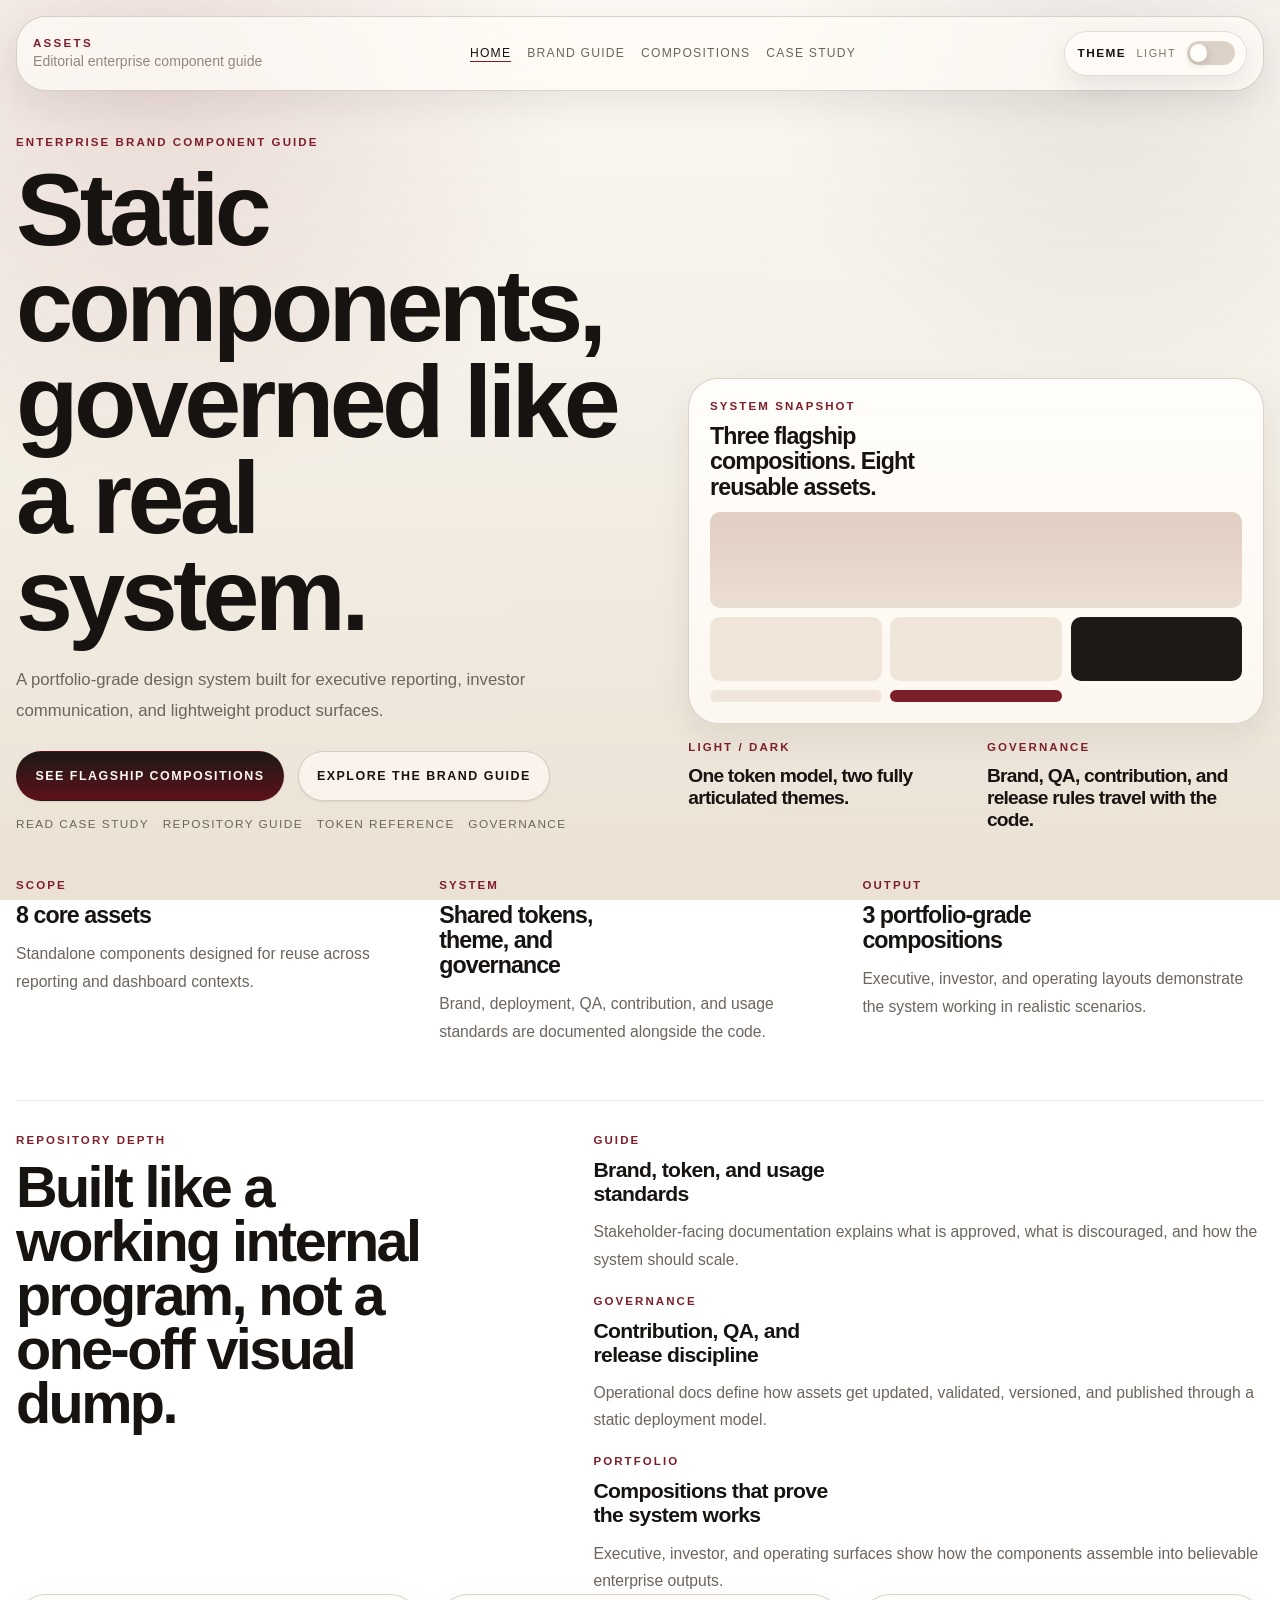
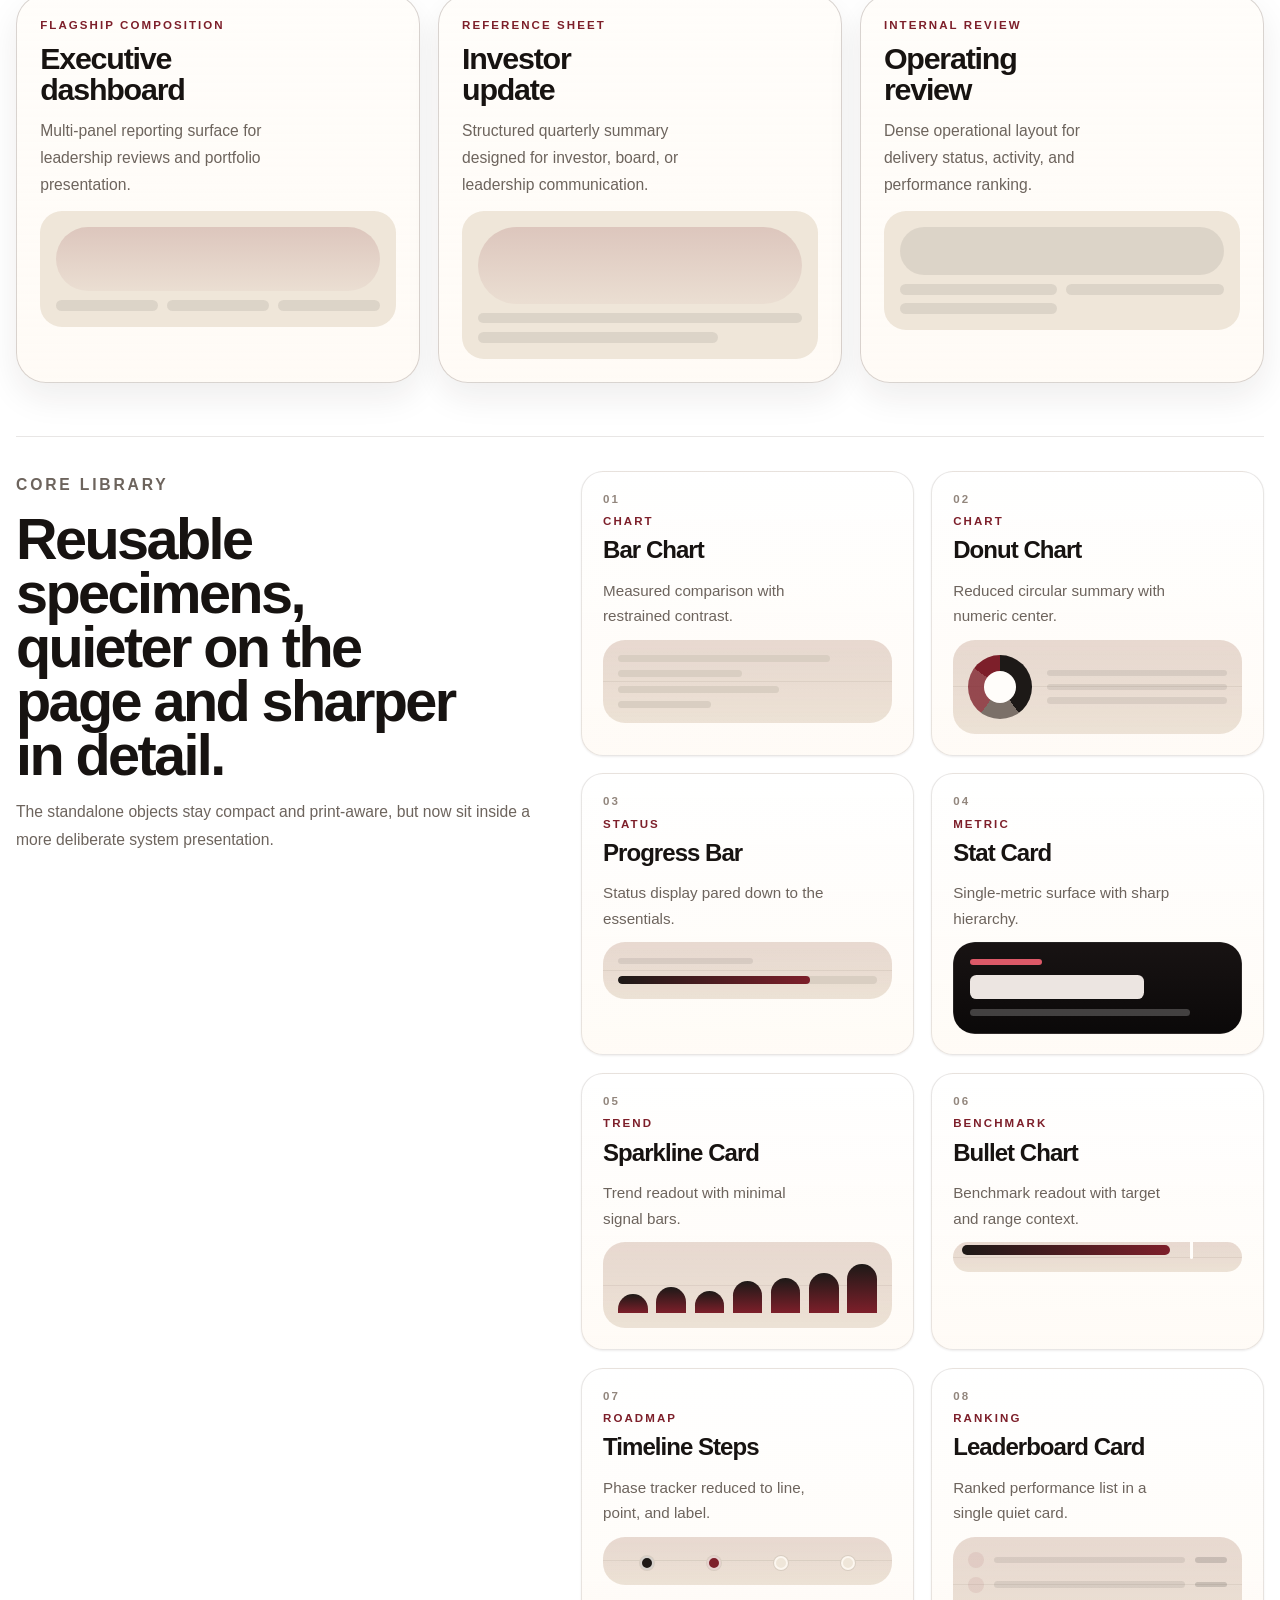
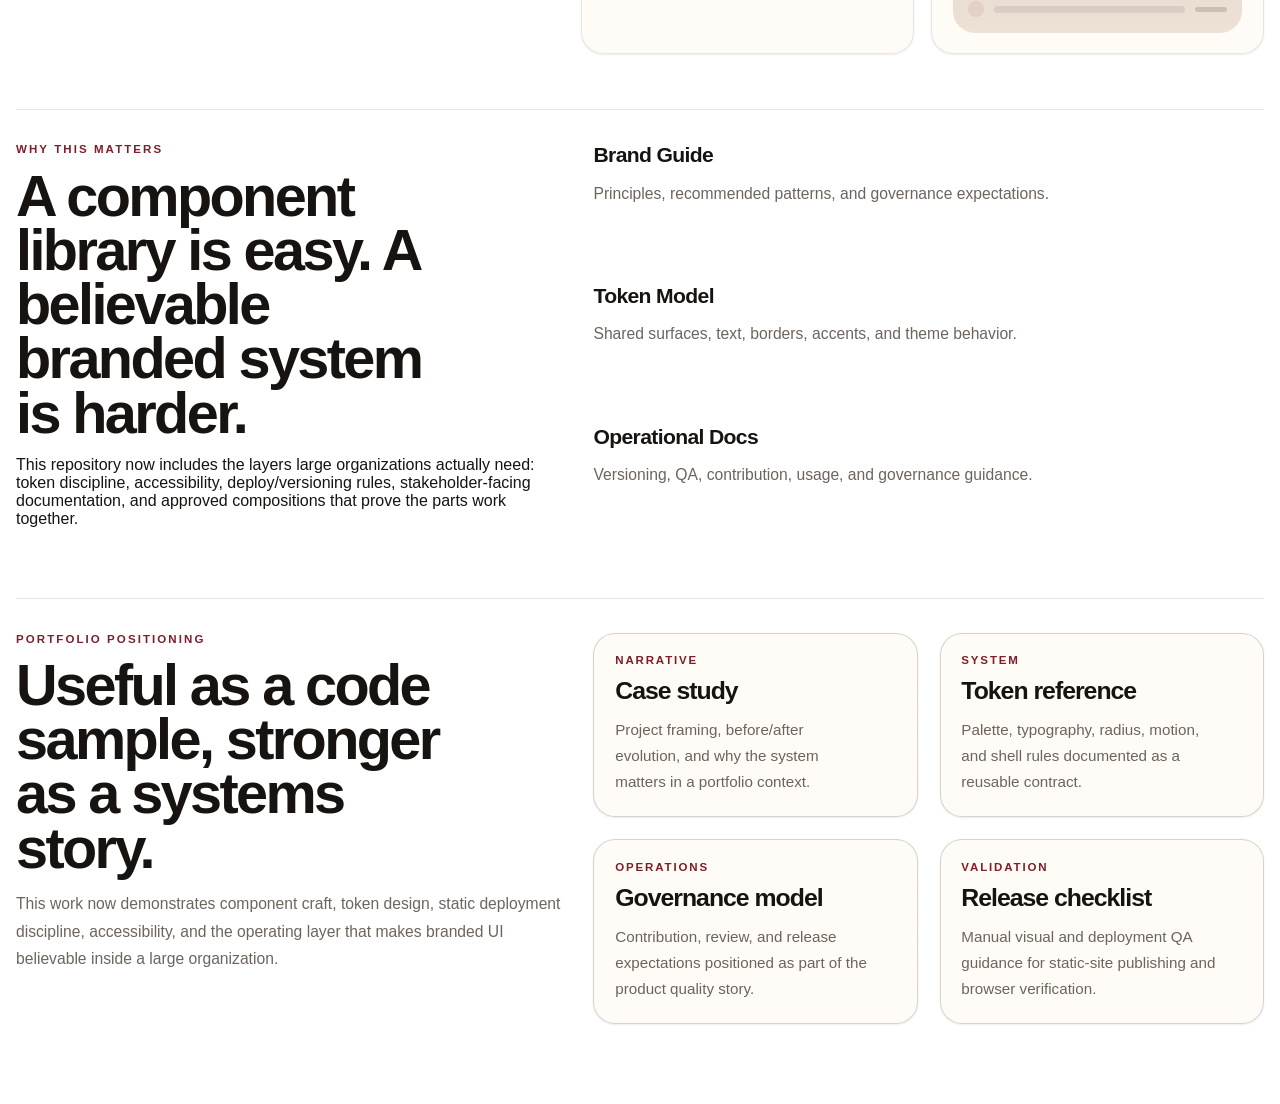
==== commit dbb097ff: "Update theme and typography across multiple components; enhance layout and spacing for improved read" ====
--- a/index.html
+++ b/index.html
@@ -26,8 +26,8 @@
       document.documentElement.dataset.theme = theme;
     })();
   </script>
-  <link rel="stylesheet" href="theme.css?v=20260323c" />
-  <link rel="stylesheet" href="index.css?v=20260323c" />
+  <link rel="stylesheet" href="theme.css?v=20260323d" />
+  <link rel="stylesheet" href="index.css?v=20260323d" />
 </head>
 <body>
   <header class="site-header">
@@ -342,6 +342,6 @@
       </div>
     </section>
   </main>
-  <script src="theme.js?v=20260323c"></script>
+  <script src="theme.js?v=20260323d"></script>
 </body>
 </html>
--- a/theme.css
+++ b/theme.css
@@ -1,7 +1,7 @@
 :root {
   color-scheme: light;
   --theme-font-ui: "SF Pro Text", "SF Pro Display", "Segoe UI", "Helvetica Neue", Arial, sans-serif;
-  --theme-font-display: "Iowan Old Style", "Palatino Linotype", "Book Antiqua", Baskerville, Georgia, serif;
+  --theme-font-display: "SF Pro Text", "SF Pro Display", "Segoe UI", "Helvetica Neue", Arial, sans-serif;
   --theme-page-bg: linear-gradient(180deg, #fbf7f0 0%, #f3ede3 48%, #ebe2d4 100%);
   --theme-page-bg-fixed: fixed;
   --theme-page-glow:
@@ -37,6 +37,8 @@
   --theme-space-5: 2rem;
   --theme-space-6: 3rem;
   --theme-space-7: 4rem;
+  --theme-card-pad: 1.3rem;
+  --theme-card-pad-lg: 1.45rem;
   --theme-shell-max: 74rem;
   --theme-shell-wide: 80rem;
   --theme-header-max: 82rem;
--- a/index.css
+++ b/index.css
@@ -20,7 +20,7 @@
 .hero-layout {
   display: grid;
   grid-template-columns: minmax(0, 1.05fr) minmax(20rem, 0.95fr);
-  gap: 2rem;
+  gap: 2.25rem;
   align-items: end;
 }
 
@@ -36,8 +36,8 @@
   margin: 0;
   font-family: var(--theme-font-display);
   font-weight: 600;
-  line-height: 0.9;
-  letter-spacing: -0.07em;
+  line-height: 0.94;
+  letter-spacing: -0.045em;
   color: var(--theme-text);
 }
 
@@ -136,14 +136,14 @@
 
 .hero-rail {
   display: grid;
-  gap: 1rem;
+  gap: 1.1rem;
 }
 
 .hero-preview {
   display: grid;
   align-content: start;
-  gap: 0.8rem;
-  padding: 1.4rem;
+  gap: 0.75rem;
+  padding: var(--theme-card-pad);
   border: 1px solid var(--theme-border-strong);
   border-radius: var(--theme-radius-lg);
   background: linear-gradient(180deg, var(--theme-surface-strong) 0%, var(--theme-surface) 100%);
@@ -153,8 +153,8 @@
 .hero-preview strong {
   max-width: 16rem;
   font-size: 1.45rem;
-  line-height: 1.05;
-  letter-spacing: -0.05em;
+  line-height: 1.1;
+  letter-spacing: -0.04em;
   color: var(--theme-text);
 }
 
@@ -162,10 +162,24 @@
   min-height: 15rem;
 }
 
+.hero-rail-grid .hero-preview {
+  min-height: auto;
+  padding: 0;
+  border: 0;
+  border-radius: 0;
+  background: transparent;
+  box-shadow: none;
+}
+
+.hero-rail-grid .hero-preview strong {
+  font-size: 1.2rem;
+  line-height: 1.14;
+}
+
 .hero-rail-grid {
   display: grid;
   grid-template-columns: repeat(2, minmax(0, 1fr));
-  gap: 1rem;
+  gap: 1.35rem;
 }
 
 .hero-diagram {
@@ -208,22 +222,22 @@
 .proof-band {
   display: grid;
   grid-template-columns: repeat(3, minmax(0, 1fr));
-  gap: 1rem;
+  gap: 1.35rem;
   margin-bottom: 3.2rem;
 }
 
 .proof-card,
 .deliverables-grid article,
 .system-list div {
-  min-height: 11.5rem;
-  padding: 1.4rem;
+  min-height: auto;
+  padding: 0;
   display: grid;
   align-content: start;
-  gap: 0.7rem;
-  border: 1px solid var(--theme-border-strong);
-  border-radius: var(--theme-radius-lg);
-  background: linear-gradient(180deg, var(--theme-surface-overlay) 0%, var(--theme-surface) 100%);
-  box-shadow: var(--theme-shadow-xs);
+  gap: 0.75rem;
+  border: 0;
+  border-radius: 0;
+  background: transparent;
+  box-shadow: none;
 }
 
 .proof-card strong,
@@ -235,9 +249,18 @@
 
 .proof-card strong {
   max-width: 14rem;
-  font-size: 1.6rem;
-  line-height: 1.02;
-  letter-spacing: -0.05em;
+  font-size: 1.45rem;
+  line-height: 1.08;
+  letter-spacing: -0.04em;
+}
+
+.deliverables-grid strong,
+.system-list strong {
+  display: block;
+  max-width: 16rem;
+  font-size: 1.32rem;
+  line-height: 1.14;
+  letter-spacing: -0.03em;
 }
 
 .proof-card span:last-child,
@@ -255,7 +278,7 @@
 .portfolio-band {
   display: grid;
   grid-template-columns: minmax(0, 0.9fr) minmax(0, 1.1fr);
-  gap: 1.4rem;
+  gap: 1.8rem;
   margin-top: 3.4rem;
   padding-top: 2.1rem;
   border-top: 1px solid var(--theme-border);
@@ -273,13 +296,13 @@
 .system-list,
 .portfolio-links {
   display: grid;
-  gap: 1rem;
+  gap: 1.35rem;
 }
 
 .feature-band {
   display: grid;
   grid-template-columns: repeat(3, minmax(0, 1fr));
-  gap: 1rem;
+  gap: 1.1rem;
   margin-bottom: 3.2rem;
 }
 
@@ -287,8 +310,8 @@
   min-height: 20rem;
   display: grid;
   align-content: start;
-  gap: 0.7rem;
-  padding: 1.5rem;
+  gap: 0.8rem;
+  padding: var(--theme-card-pad-lg);
   border: 1px solid var(--theme-border-strong);
   border-radius: var(--theme-radius-lg);
   background: linear-gradient(180deg, var(--theme-surface-strong) 0%, var(--theme-surface) 100%);
@@ -300,8 +323,8 @@
 .feature-card strong {
   max-width: 13rem;
   font-size: 1.9rem;
-  line-height: 0.95;
-  letter-spacing: -0.06em;
+  line-height: 1.02;
+  letter-spacing: -0.04em;
   color: var(--theme-text);
 }
 
@@ -371,7 +394,7 @@
 .library-band {
   display: grid;
   grid-template-columns: minmax(0, 0.44fr) minmax(0, 0.56fr);
-  gap: 1.4rem;
+  gap: 1.8rem;
   margin-top: 3.3rem;
   padding-top: 2.1rem;
   border-top: 1px solid var(--theme-border);
@@ -386,15 +409,15 @@
 .gallery {
   display: grid;
   grid-template-columns: repeat(2, minmax(0, 1fr));
-  gap: 1rem;
+  gap: 1.1rem;
 }
 
 .asset-card {
   min-height: 17rem;
   display: grid;
   align-content: start;
-  gap: 0.55rem;
-  padding: 1.35rem;
+  gap: 0.65rem;
+  padding: var(--theme-card-pad);
   border: 1px solid var(--theme-border);
   border-radius: var(--theme-radius-md);
   background: linear-gradient(180deg, rgba(255, 255, 255, 0.26), var(--theme-surface) 100%);
@@ -422,8 +445,8 @@
 .asset-card strong {
   max-width: 13rem;
   font-size: 1.5rem;
-  line-height: 1.03;
-  letter-spacing: -0.05em;
+  line-height: 1.08;
+  letter-spacing: -0.04em;
   color: var(--theme-text);
 }
 
@@ -769,8 +792,8 @@
   min-height: 11rem;
   display: grid;
   align-content: start;
-  gap: 0.65rem;
-  padding: 1.2rem;
+  gap: 0.75rem;
+  padding: var(--theme-card-pad);
   border: 1px solid var(--theme-border-strong);
   border-radius: var(--theme-radius-md);
   background: linear-gradient(180deg, var(--theme-surface-overlay) 0%, var(--theme-surface) 100%);
@@ -793,8 +816,8 @@
 .portfolio-links strong {
   max-width: 13rem;
   font-size: 1.55rem;
-  line-height: 1.02;
-  letter-spacing: -0.05em;
+  line-height: 1.08;
+  letter-spacing: -0.04em;
 }
 
 .portfolio-link-copy {
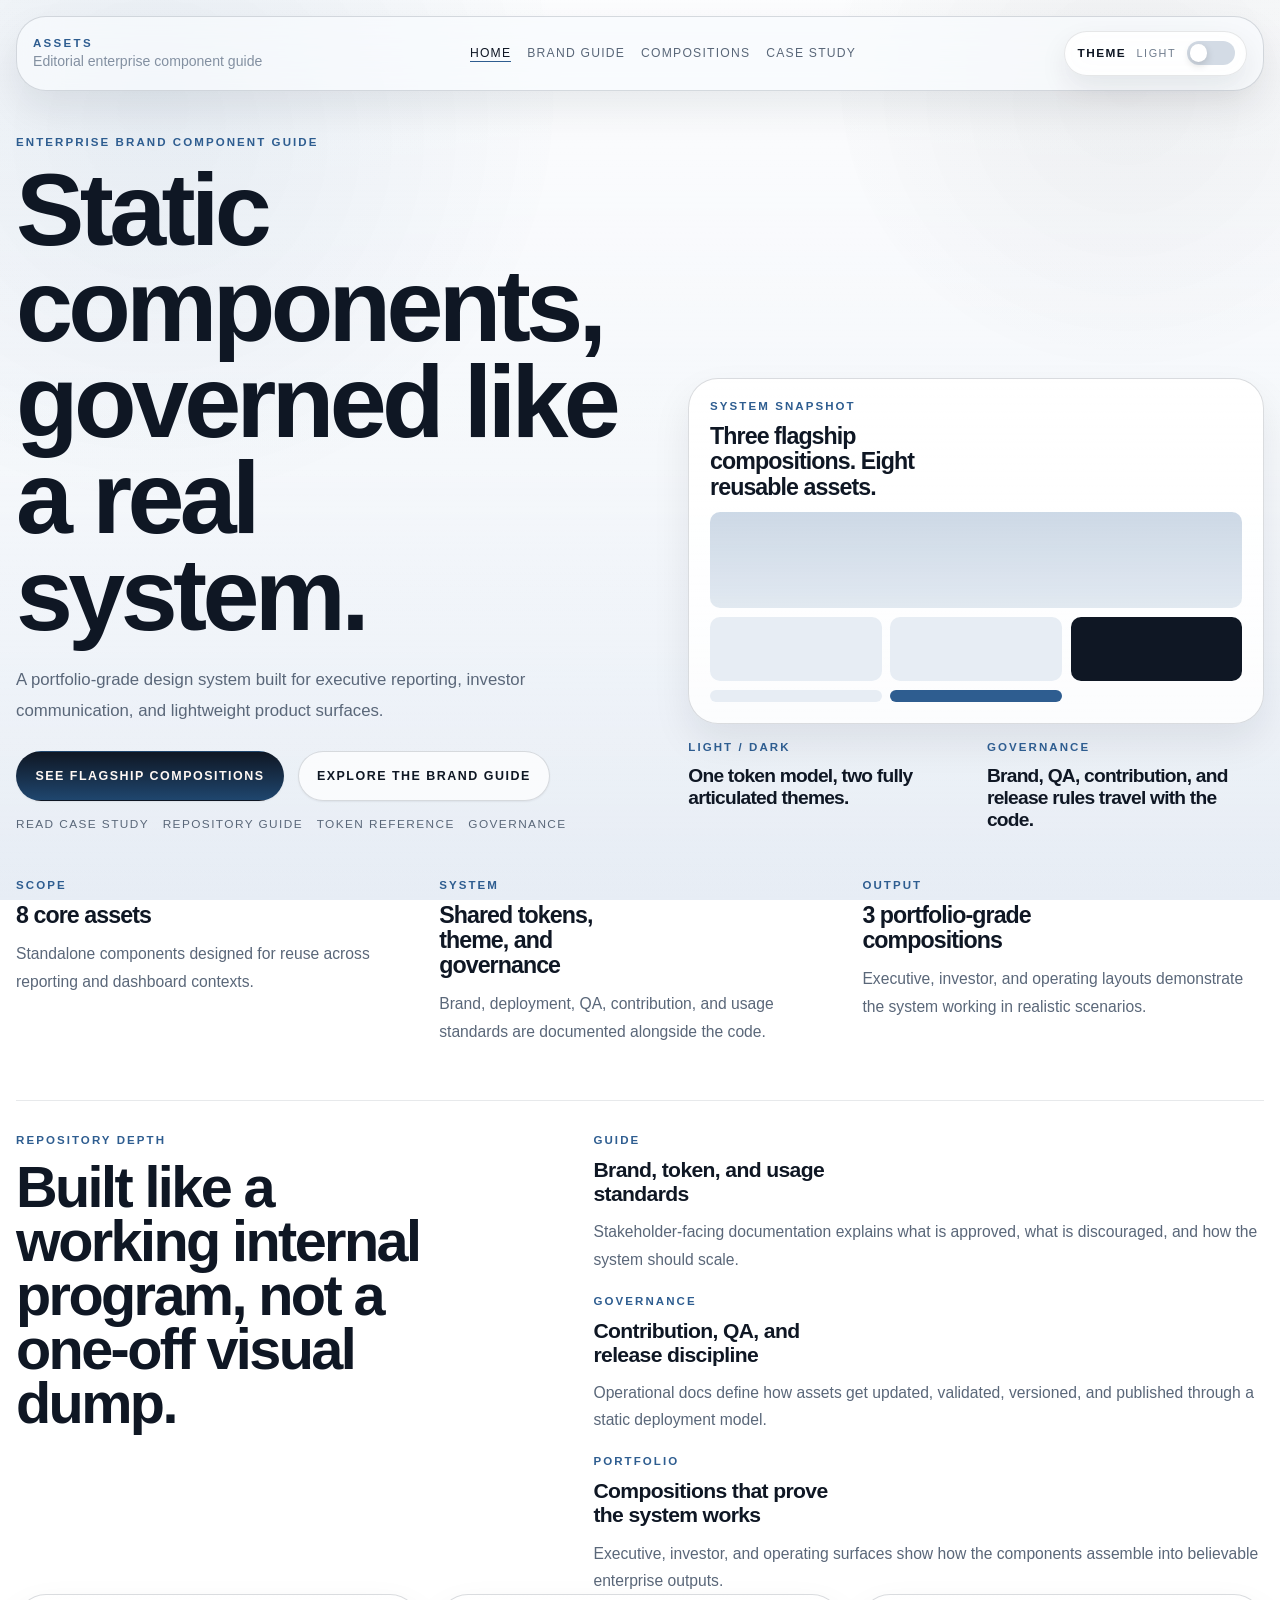
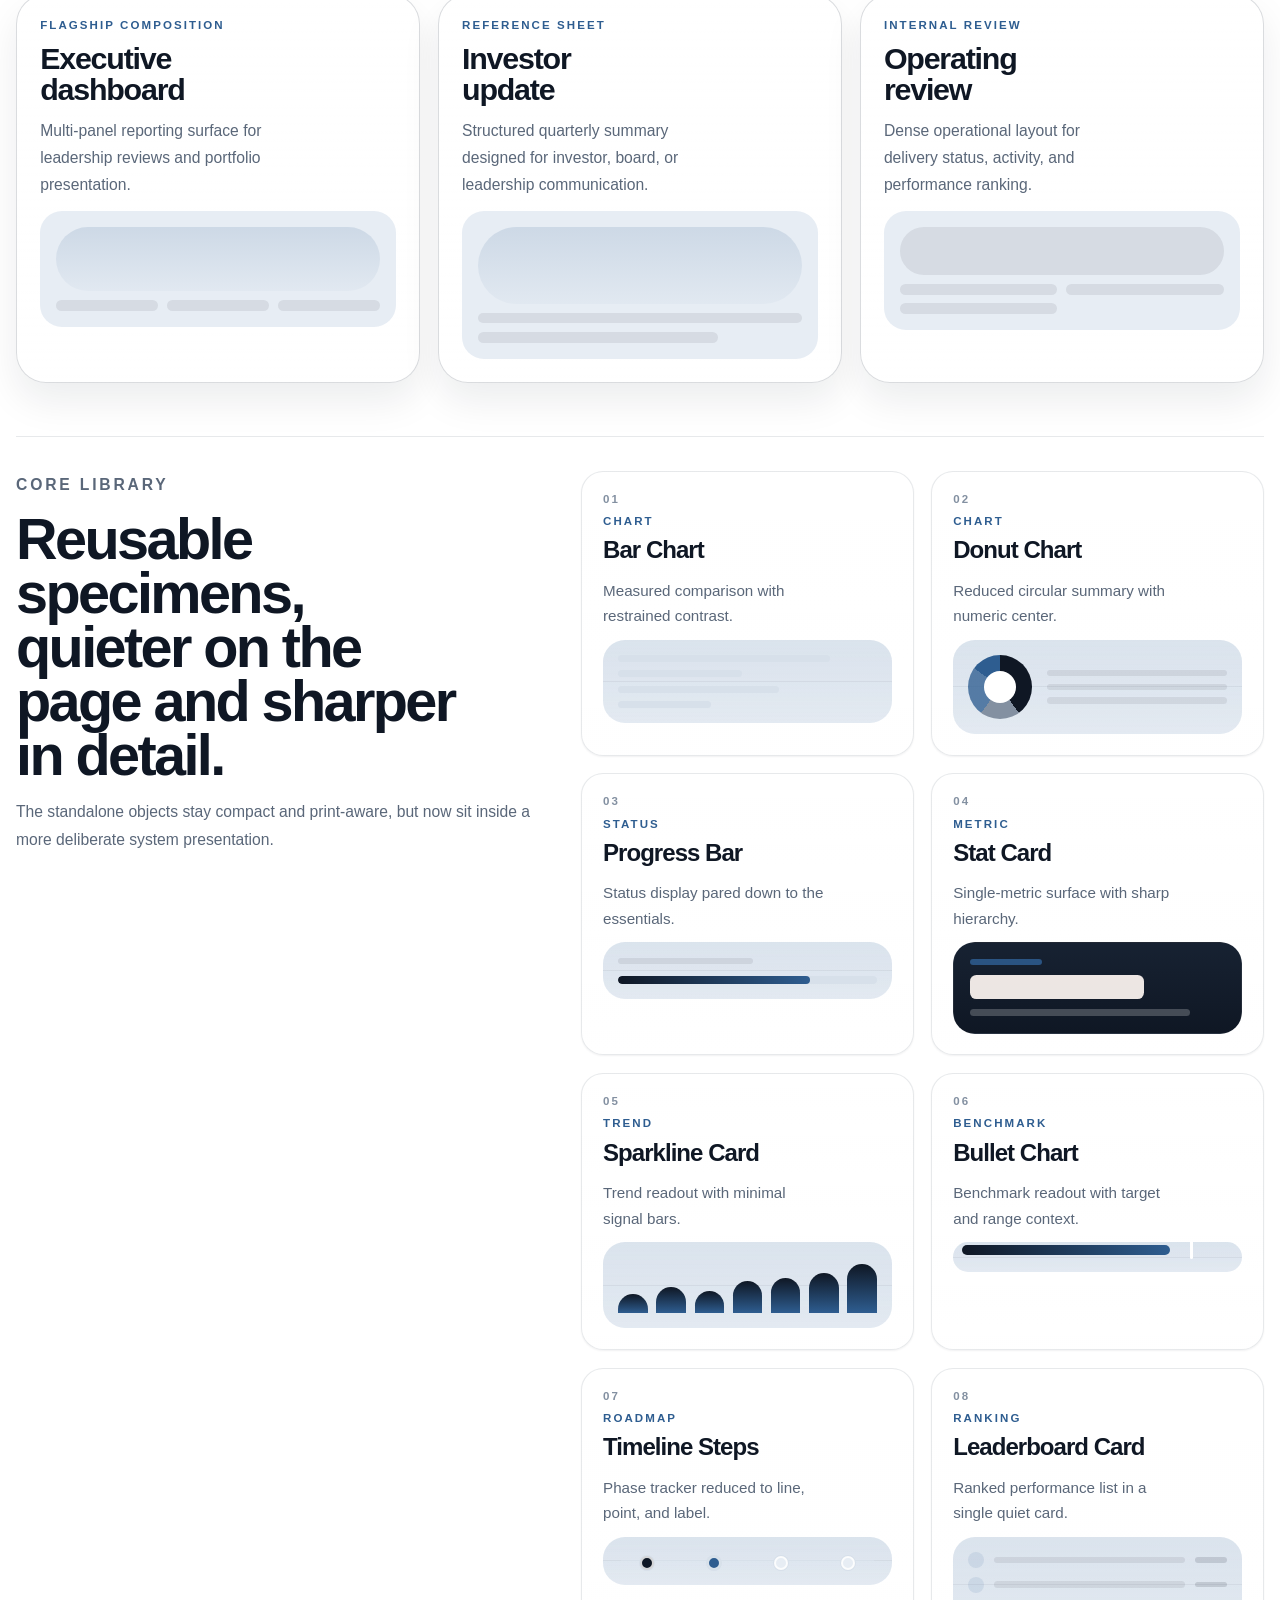
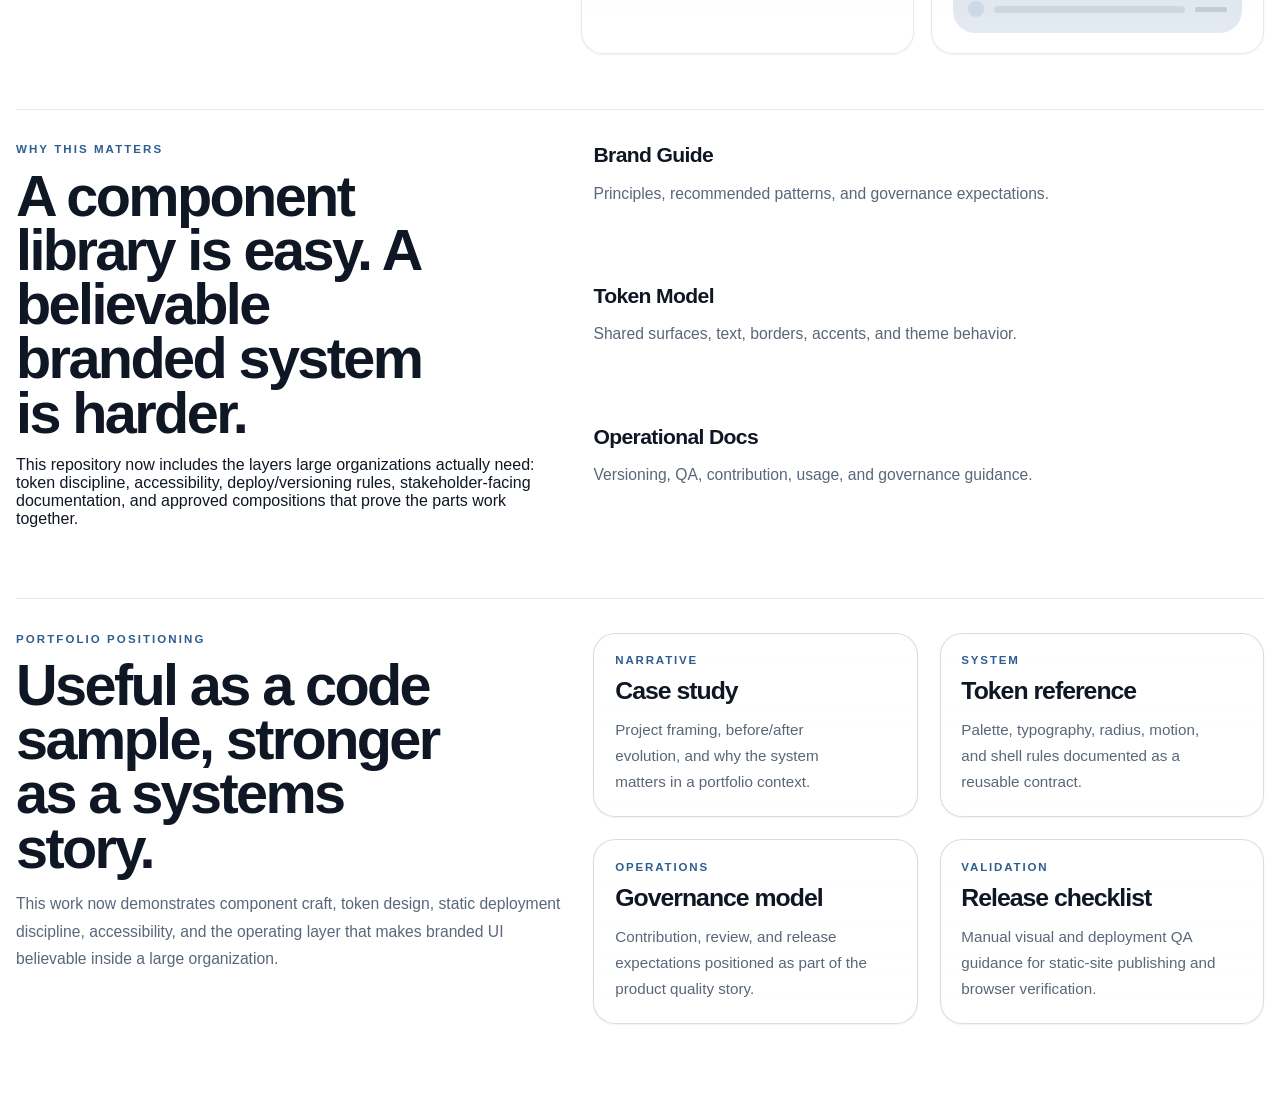
==== commit 943adc97: "Update versioning and theme references across multiple files; enhance theme consistency and accessib" ====
--- a/index.html
+++ b/index.html
@@ -26,8 +26,8 @@
       document.documentElement.dataset.theme = theme;
     })();
   </script>
-  <link rel="stylesheet" href="theme.css?v=20260323d" />
-  <link rel="stylesheet" href="index.css?v=20260323d" />
+  <link rel="stylesheet" href="theme.css?v=20260323f" />
+  <link rel="stylesheet" href="index.css?v=20260323f" />
 </head>
 <body>
   <header class="site-header">
@@ -342,6 +342,6 @@
       </div>
     </section>
   </main>
-  <script src="theme.js?v=20260323d"></script>
+  <script src="theme.js?v=20260323f"></script>
 </body>
 </html>
--- a/theme.css
+++ b/theme.css
@@ -1,31 +1,37 @@
 :root {
   color-scheme: light;
   --theme-font-ui: "SF Pro Text", "SF Pro Display", "Segoe UI", "Helvetica Neue", Arial, sans-serif;
-  --theme-font-display: "SF Pro Text", "SF Pro Display", "Segoe UI", "Helvetica Neue", Arial, sans-serif;
-  --theme-page-bg: linear-gradient(180deg, #fbf7f0 0%, #f3ede3 48%, #ebe2d4 100%);
+  --theme-font-display: var(--theme-font-ui);
+  --theme-page-bg: linear-gradient(180deg, #f7f9fc 0%, #f1f5fa 52%, #e7edf5 100%);
   --theme-page-bg-fixed: fixed;
   --theme-page-glow:
-    radial-gradient(circle at 12% 10%, rgba(125, 31, 42, 0.12), transparent 30%),
-    radial-gradient(circle at 86% 8%, rgba(32, 22, 20, 0.08), transparent 24%),
-    linear-gradient(180deg, rgba(255, 255, 255, 0.22), rgba(255, 255, 255, 0));
-  --theme-surface: rgba(255, 250, 244, 0.82);
-  --theme-surface-strong: #fffdfa;
-  --theme-surface-muted: #efe6d9;
-  --theme-surface-overlay: rgba(255, 250, 243, 0.68);
-  --theme-border: rgba(67, 48, 40, 0.12);
-  --theme-border-strong: rgba(67, 48, 40, 0.2);
-  --theme-text: #171311;
-  --theme-text-muted: #6d645d;
-  --theme-text-soft: #92867d;
-  --theme-accent: #7d1f2a;
-  --theme-accent-strong: #5c1119;
-  --theme-accent-soft: rgba(125, 31, 42, 0.08);
-  --theme-neutral-strong: #1d1917;
-  --theme-neutral-muted: #d9cec2;
-  --theme-shadow-xs: 0 1px 2px rgba(34, 24, 20, 0.08);
-  --theme-shadow-sm: 0 14px 34px rgba(34, 24, 20, 0.08);
-  --theme-shadow-md: 0 28px 72px rgba(34, 24, 20, 0.14);
-  --theme-shadow-lg: 0 44px 120px rgba(34, 24, 20, 0.2);
+    radial-gradient(circle at 12% 10%, rgba(46, 93, 144, 0.1), transparent 30%),
+    radial-gradient(circle at 88% 8%, rgba(15, 23, 36, 0.06), transparent 22%),
+    linear-gradient(180deg, rgba(255, 255, 255, 0.58), rgba(255, 255, 255, 0));
+  --theme-surface: rgba(255, 255, 255, 0.82);
+  --theme-surface-strong: #ffffff;
+  --theme-surface-muted: #e7edf4;
+  --theme-surface-overlay: rgba(255, 255, 255, 0.72);
+  --theme-border: rgba(27, 42, 60, 0.1);
+  --theme-border-strong: rgba(27, 42, 60, 0.16);
+  --theme-text: #0f1724;
+  --theme-text-muted: #5a6779;
+  --theme-text-soft: #8390a1;
+  --theme-accent: #2e5d90;
+  --theme-accent-strong: #1f466e;
+  --theme-accent-soft: rgba(46, 93, 144, 0.1);
+  --theme-accent-rgb: 46, 93, 144;
+  --theme-accent-line: rgba(46, 93, 144, 0.24);
+  --theme-accent-wash: linear-gradient(180deg, rgba(46, 93, 144, 0.14), rgba(46, 93, 144, 0.03));
+  --theme-accent-wash-soft: linear-gradient(180deg, rgba(46, 93, 144, 0.1), rgba(46, 93, 144, 0.02));
+  --theme-neutral-strong: #0f1724;
+  --theme-neutral-muted: #d7e0ea;
+  --theme-ink-soft-fill: rgba(15, 23, 36, 0.08);
+  --theme-ink-strong-fill: rgba(15, 23, 36, 0.14);
+  --theme-shadow-xs: 0 1px 2px rgba(15, 23, 36, 0.06);
+  --theme-shadow-sm: 0 18px 38px rgba(15, 23, 36, 0.08);
+  --theme-shadow-md: 0 32px 72px rgba(15, 23, 36, 0.14);
+  --theme-shadow-lg: 0 52px 120px rgba(15, 23, 36, 0.18);
   --theme-radius-sm: 14px;
   --theme-radius-md: 22px;
   --theme-radius-lg: 30px;
@@ -42,15 +48,15 @@
   --theme-shell-max: 74rem;
   --theme-shell-wide: 80rem;
   --theme-header-max: 82rem;
-  --theme-header-bg: rgba(255, 252, 247, 0.72);
-  --theme-toggle-bg: rgba(255, 252, 247, 0.84);
-  --theme-toggle-border: rgba(15, 15, 15, 0.12);
-  --theme-toggle-shadow: 0 10px 26px rgba(0, 0, 0, 0.08);
-  --theme-toggle-ink: #171311;
-  --theme-toggle-muted: #7f736a;
-  --theme-track-bg: #ddd2c7;
-  --theme-knob-bg: #fffdfa;
-  --theme-focus: rgba(125, 31, 42, 0.74);
+  --theme-header-bg: rgba(249, 251, 254, 0.72);
+  --theme-toggle-bg: rgba(255, 255, 255, 0.88);
+  --theme-toggle-border: rgba(15, 23, 36, 0.1);
+  --theme-toggle-shadow: 0 12px 28px rgba(15, 23, 36, 0.08);
+  --theme-toggle-ink: #0f1724;
+  --theme-toggle-muted: #6f7c8d;
+  --theme-track-bg: #d3dbe5;
+  --theme-knob-bg: #ffffff;
+  --theme-focus: rgba(46, 93, 144, 0.52);
   --theme-motion-fast: 160ms;
   --theme-motion-mid: 240ms;
   --theme-ease: cubic-bezier(0.2, 0.65, 0.22, 1);
@@ -58,39 +64,45 @@
 
 html[data-theme="dark"] {
   color-scheme: dark;
-  --theme-page-bg: linear-gradient(180deg, #171313 0%, #0f0d0e 48%, #090809 100%);
+  --theme-page-bg: linear-gradient(180deg, #0b1118 0%, #0d141d 52%, #111b26 100%);
   --theme-page-bg-fixed: fixed;
   --theme-page-glow:
-    radial-gradient(circle at 16% 12%, rgba(255, 88, 106, 0.12), transparent 28%),
-    radial-gradient(circle at 86% 8%, rgba(255, 255, 255, 0.04), transparent 22%),
+    radial-gradient(circle at 14% 12%, rgba(127, 177, 236, 0.12), transparent 28%),
+    radial-gradient(circle at 86% 8%, rgba(255, 255, 255, 0.03), transparent 22%),
     linear-gradient(180deg, rgba(255, 255, 255, 0.02), rgba(255, 255, 255, 0));
-  --theme-surface: rgba(20, 17, 18, 0.86);
-  --theme-surface-strong: #120f10;
-  --theme-surface-muted: #231d1f;
-  --theme-surface-overlay: rgba(23, 19, 20, 0.74);
-  --theme-border: rgba(255, 244, 235, 0.1);
-  --theme-border-strong: rgba(255, 244, 235, 0.16);
-  --theme-text: #f6f1eb;
-  --theme-text-muted: #b0a59d;
-  --theme-text-soft: #867a73;
-  --theme-accent: #ff6677;
-  --theme-accent-strong: #ff8a97;
-  --theme-accent-soft: rgba(255, 102, 119, 0.12);
-  --theme-neutral-strong: #f4efe9;
-  --theme-neutral-muted: #322b2d;
-  --theme-shadow-xs: 0 1px 2px rgba(0, 0, 0, 0.22);
-  --theme-shadow-sm: 0 18px 40px rgba(0, 0, 0, 0.26);
-  --theme-shadow-md: 0 28px 72px rgba(0, 0, 0, 0.36);
-  --theme-shadow-lg: 0 44px 120px rgba(0, 0, 0, 0.5);
-  --theme-header-bg: rgba(18, 15, 16, 0.78);
-  --theme-toggle-bg: rgba(24, 20, 21, 0.86);
-  --theme-toggle-border: rgba(255, 244, 235, 0.1);
-  --theme-toggle-shadow: 0 12px 28px rgba(0, 0, 0, 0.22);
-  --theme-toggle-ink: #f6f1eb;
-  --theme-toggle-muted: #a69a92;
-  --theme-track-bg: #342d2f;
-  --theme-knob-bg: #f7f1eb;
-  --theme-focus: rgba(255, 102, 119, 0.78);
+  --theme-surface: rgba(18, 25, 35, 0.88);
+  --theme-surface-strong: #121a24;
+  --theme-surface-muted: #1b2634;
+  --theme-surface-overlay: rgba(17, 24, 34, 0.78);
+  --theme-border: rgba(210, 223, 237, 0.09);
+  --theme-border-strong: rgba(210, 223, 237, 0.15);
+  --theme-text: #edf4fb;
+  --theme-text-muted: #a8b6c7;
+  --theme-text-soft: #728092;
+  --theme-accent: #7fb1ec;
+  --theme-accent-strong: #9ac5f5;
+  --theme-accent-soft: rgba(127, 177, 236, 0.14);
+  --theme-accent-rgb: 127, 177, 236;
+  --theme-accent-line: rgba(127, 177, 236, 0.28);
+  --theme-accent-wash: linear-gradient(180deg, rgba(127, 177, 236, 0.16), rgba(127, 177, 236, 0.04));
+  --theme-accent-wash-soft: linear-gradient(180deg, rgba(127, 177, 236, 0.11), rgba(127, 177, 236, 0.03));
+  --theme-neutral-strong: #edf4fb;
+  --theme-neutral-muted: #283549;
+  --theme-ink-soft-fill: rgba(237, 244, 251, 0.08);
+  --theme-ink-strong-fill: rgba(237, 244, 251, 0.14);
+  --theme-shadow-xs: 0 1px 2px rgba(0, 0, 0, 0.2);
+  --theme-shadow-sm: 0 20px 42px rgba(0, 0, 0, 0.28);
+  --theme-shadow-md: 0 34px 78px rgba(0, 0, 0, 0.38);
+  --theme-shadow-lg: 0 50px 128px rgba(0, 0, 0, 0.5);
+  --theme-header-bg: rgba(12, 18, 27, 0.8);
+  --theme-toggle-bg: rgba(16, 24, 35, 0.88);
+  --theme-toggle-border: rgba(210, 223, 237, 0.08);
+  --theme-toggle-shadow: 0 14px 30px rgba(0, 0, 0, 0.24);
+  --theme-toggle-ink: #edf4fb;
+  --theme-toggle-muted: #8d9caf;
+  --theme-track-bg: #334254;
+  --theme-knob-bg: #f6fbff;
+  --theme-focus: rgba(127, 177, 236, 0.58);
 }
 
 html,
@@ -341,7 +353,7 @@
   position: absolute;
   inset: 0;
   background:
-    linear-gradient(180deg, rgba(125, 31, 42, 0.05), rgba(125, 31, 42, 0)),
+    var(--theme-accent-wash-soft),
     linear-gradient(var(--theme-border), var(--theme-border)),
     linear-gradient(90deg, var(--theme-border), var(--theme-border));
   background-size: auto, 100% 1px, 1px 100%;
--- a/index.css
+++ b/index.css
@@ -34,7 +34,7 @@
 .system-copy h2,
 .portfolio-callout h2 {
   margin: 0;
-  font-family: var(--theme-font-display);
+  font-family: var(--theme-font-ui);
   font-weight: 600;
   line-height: 0.94;
   letter-spacing: -0.045em;
@@ -203,7 +203,7 @@
   grid-column: span 3;
   min-height: 6rem;
   background:
-    linear-gradient(180deg, rgba(125, 31, 42, 0.12) 0%, rgba(125, 31, 42, 0.04) 100%),
+    var(--theme-accent-wash),
     var(--theme-surface-muted);
 }
 
@@ -342,7 +342,7 @@
 .portfolio-links a:hover,
 .portfolio-links a:focus-visible {
   transform: translateY(-3px);
-  border-color: rgba(125, 31, 42, 0.28);
+  border-color: var(--theme-accent-line);
   box-shadow: var(--theme-shadow-md);
   outline: none;
 }
@@ -360,11 +360,7 @@
   display: block;
   min-height: 0.68rem;
   border-radius: var(--theme-radius-pill);
-  background: rgba(0, 0, 0, 0.08);
-}
-
-html[data-theme="dark"] .feature-preview span {
-  background: rgba(255, 255, 255, 0.08);
+  background: var(--theme-ink-soft-fill);
 }
 
 .feature-preview-dashboard {
@@ -374,12 +370,12 @@
 .feature-preview-dashboard span:first-child {
   grid-column: span 3;
   min-height: 4rem;
-  background: linear-gradient(180deg, rgba(125, 31, 42, 0.16), rgba(125, 31, 42, 0.04));
+  background: var(--theme-accent-wash);
 }
 
 .feature-preview-sheet span:first-child {
   min-height: 4.8rem;
-  background: linear-gradient(180deg, rgba(125, 31, 42, 0.16), rgba(125, 31, 42, 0.04));
+  background: var(--theme-accent-wash);
 }
 
 .feature-preview-review {
@@ -467,7 +463,7 @@
   padding: 0.95rem;
   border-radius: var(--theme-radius-md);
   background:
-    linear-gradient(180deg, rgba(125, 31, 42, 0.1), rgba(125, 31, 42, 0.02)),
+    var(--theme-accent-wash-soft),
     var(--theme-surface-muted);
 }
 
@@ -508,7 +504,7 @@
 
 .asset-bar-3 {
   width: 62%;
-  background: rgba(125, 31, 42, 0.7);
+  background: rgba(var(--theme-accent-rgb), 0.72);
 }
 
 .asset-bar-4 {
@@ -529,8 +525,8 @@
   border-radius: 50%;
   background: conic-gradient(
     var(--theme-neutral-strong) 0% 40%,
-    #7b7068 40% 60%,
-    rgba(125, 31, 42, 0.78) 60% 85%,
+    var(--theme-text-soft) 40% 60%,
+    rgba(var(--theme-accent-rgb), 0.78) 60% 85%,
     var(--theme-accent) 85% 100%
   );
 }
@@ -560,11 +556,7 @@
   width: 100%;
   height: 0.4rem;
   border-radius: var(--theme-radius-pill);
-  background: rgba(0, 0, 0, 0.08);
-}
-
-html[data-theme="dark"] .asset-donut-legend i {
-  background: rgba(255, 255, 255, 0.08);
+  background: var(--theme-ink-soft-fill);
 }
 
 .asset-preview-progress {
@@ -575,11 +567,7 @@
   width: 52%;
   height: 0.42rem;
   border-radius: var(--theme-radius-pill);
-  background: rgba(0, 0, 0, 0.08);
-}
-
-html[data-theme="dark"] .asset-progress-label {
-  background: rgba(255, 255, 255, 0.08);
+  background: var(--theme-ink-soft-fill);
 }
 
 .asset-progress-track {
@@ -614,8 +602,8 @@
   min-height: 5.7rem;
   padding: 1rem;
   border-radius: calc(var(--theme-radius-md) - 2px);
-  border: 1px solid rgba(255, 255, 255, 0.1);
-  background: linear-gradient(180deg, #181313 0%, #0b0909 100%);
+  border: 1px solid rgba(255, 255, 255, 0.08);
+  background: linear-gradient(180deg, #172232 0%, #0f1724 100%);
   box-shadow: var(--theme-shadow-xs);
 }
 
@@ -623,7 +611,7 @@
   width: 28%;
   height: 0.34rem;
   border-radius: var(--theme-radius-pill);
-  background: rgba(255, 102, 119, 0.85);
+  background: rgba(var(--theme-accent-rgb), 0.86);
 }
 
 .asset-stat-shell b {
@@ -673,19 +661,19 @@
 }
 
 .asset-bullet-range-mid {
-  background: #d7cbc0;
+  background: #becbda;
 }
 
 .asset-bullet-range-high {
-  background: #b7a99c;
+  background: #9fb0c3;
 }
 
 html[data-theme="dark"] .asset-bullet-range-mid {
-  background: #30282b;
+  background: #314255;
 }
 
 html[data-theme="dark"] .asset-bullet-range-high {
-  background: #403437;
+  background: #42556a;
 }
 
 .asset-bullet-measure {
@@ -770,22 +758,14 @@
   width: 100%;
   height: 0.42rem;
   border-radius: var(--theme-radius-pill);
-  background: rgba(0, 0, 0, 0.08);
+  background: var(--theme-ink-soft-fill);
 }
 
 .asset-rank-row em {
   width: 100%;
   height: 0.34rem;
   border-radius: var(--theme-radius-pill);
-  background: rgba(0, 0, 0, 0.14);
-}
-
-html[data-theme="dark"] .asset-rank-row b {
-  background: rgba(255, 255, 255, 0.08);
-}
-
-html[data-theme="dark"] .asset-rank-row em {
-  background: rgba(255, 255, 255, 0.14);
+  background: var(--theme-ink-strong-fill);
 }
 
 .portfolio-links a {
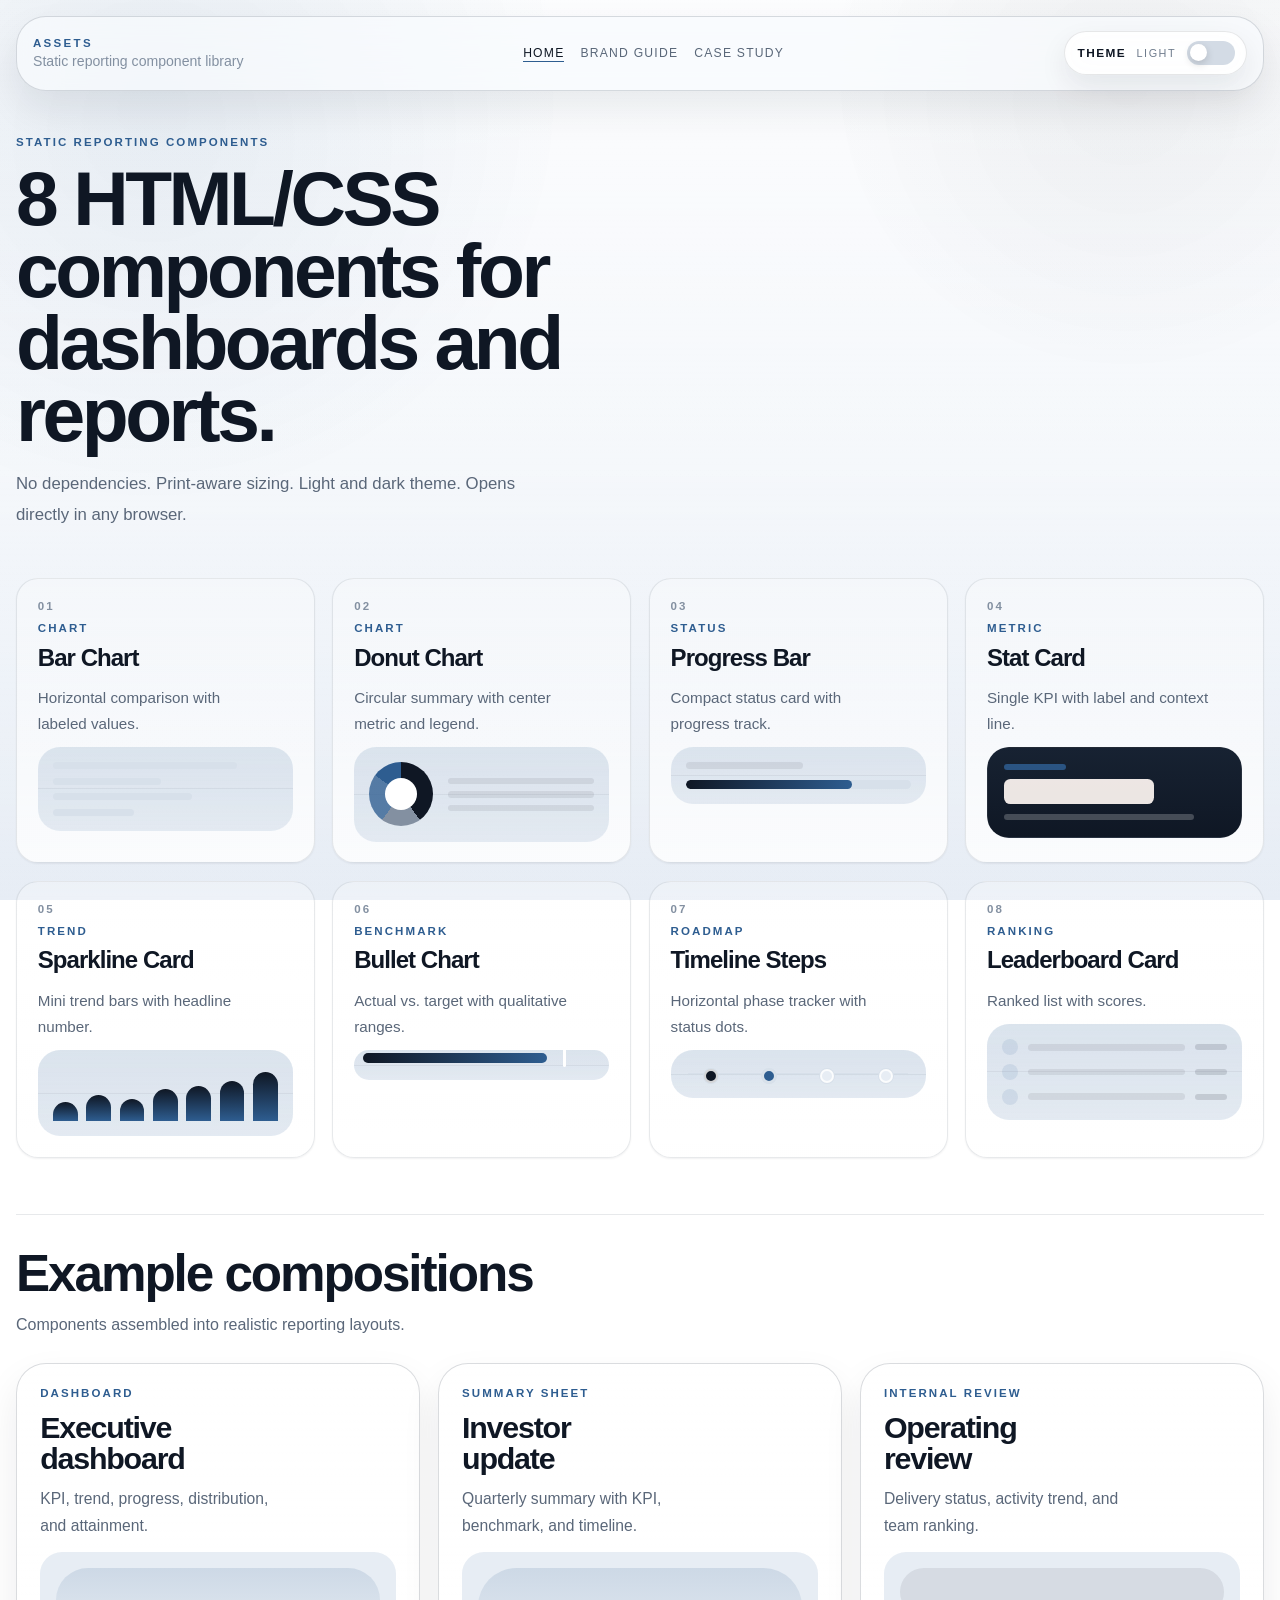
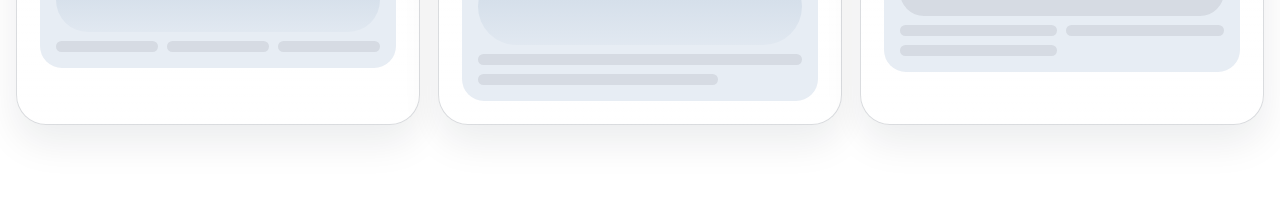
==== commit 3e24a031: "Refactor component library branding and descriptions - Updated the title and meta description in ind" ====
--- a/index.html
+++ b/index.html
@@ -3,10 +3,10 @@
 <head>
   <meta charset="UTF-8" />
   <meta name="viewport" content="width=device-width, initial-scale=1.0" />
-  <title>assets | Enterprise Brand Component Guide</title>
+  <title>assets | Static Reporting Component Library</title>
   <meta
     name="description"
-    content="A portfolio-grade static component system for enterprise reporting, investor communication, and lightweight product surfaces."
+    content="A static HTML/CSS component library for reporting dashboards, investor updates, and operational reviews. No dependencies, print-aware, light/dark theme."
   />
   <script>
     (function () {
@@ -34,13 +34,12 @@
     <div class="site-header-inner">
       <a class="site-brand" href="index.html">
         <span class="site-brand-mark">assets</span>
-        <span class="site-brand-copy">Editorial enterprise component guide</span>
+        <span class="site-brand-copy">Static reporting component library</span>
       </a>
       <nav class="site-nav" aria-label="Primary">
         <a href="index.html" aria-current="page">Home</a>
         <a href="brand_guide.html">Brand guide</a>
-        <a href="compositions.html">Compositions</a>
-        <a href="CASE_STUDY.md">Case study</a>
+        <a href="case_study.html">Case study</a>
       </nav>
       <button class="theme-toggle" type="button" data-theme-toggle aria-label="Toggle dark mode" aria-pressed="false">
         <span class="theme-toggle-label">Theme</span>
@@ -51,293 +50,151 @@
   </header>
   <main class="page-shell">
     <section class="hero">
-      <div class="hero-layout">
-        <div class="hero-copy-block">
-          <p class="eyebrow">Enterprise Brand Component Guide</p>
-          <h1>Static components, governed like a real system.</h1>
-          <p class="hero-copy">
-            A portfolio-grade design system built for executive reporting, investor communication, and lightweight product surfaces.
-          </p>
-          <div class="hero-actions">
-            <a class="hero-action hero-action-primary" href="compositions.html">See flagship compositions</a>
-            <a class="hero-action" href="brand_guide.html">Explore the brand guide</a>
-          </div>
-          <div class="hero-links">
-            <a href="CASE_STUDY.md">Read case study</a>
-            <a href="README.md">Repository guide</a>
-            <a href="TOKENS.md">Token reference</a>
-            <a href="GOVERNANCE.md">Governance</a>
-          </div>
-        </div>
-        <aside class="hero-rail" aria-label="System preview">
-          <article class="hero-preview hero-preview-main">
-            <span class="asset-kicker">System Snapshot</span>
-            <strong>Three flagship compositions. Eight reusable assets.</strong>
-            <div class="hero-diagram" aria-hidden="true">
-              <span class="hero-diagram-panel hero-diagram-panel--wide"></span>
-              <span class="hero-diagram-panel"></span>
-              <span class="hero-diagram-panel"></span>
-              <span class="hero-diagram-bar hero-diagram-bar--strong"></span>
-              <span class="hero-diagram-bar"></span>
-              <span class="hero-diagram-bar hero-diagram-bar--accent"></span>
-            </div>
-          </article>
-          <div class="hero-rail-grid">
-            <article class="hero-preview">
-              <span class="asset-kicker">Light / Dark</span>
-              <strong>One token model, two fully articulated themes.</strong>
-            </article>
-            <article class="hero-preview">
-              <span class="asset-kicker">Governance</span>
-              <strong>Brand, QA, contribution, and release rules travel with the code.</strong>
-            </article>
-          </div>
-        </aside>
-      </div>
+      <p class="eyebrow">Static Reporting Components</p>
+      <h1>8 HTML/CSS components for dashboards and reports.</h1>
+      <p class="hero-copy">
+        No dependencies. Print-aware sizing. Light and dark theme. Opens directly in any browser.
+      </p>
     </section>
 
-    <section class="proof-band">
-      <article class="proof-card">
-        <span class="asset-kicker">Scope</span>
-        <strong>8 core assets</strong>
-        <span>Standalone components designed for reuse across reporting and dashboard contexts.</span>
-      </article>
-      <article class="proof-card">
-        <span class="asset-kicker">System</span>
-        <strong>Shared tokens, theme, and governance</strong>
-        <span>Brand, deployment, QA, contribution, and usage standards are documented alongside the code.</span>
-      </article>
-      <article class="proof-card">
-        <span class="asset-kicker">Output</span>
-        <strong>3 portfolio-grade compositions</strong>
-        <span>Executive, investor, and operating layouts demonstrate the system working in realistic scenarios.</span>
-      </article>
+    <section class="gallery">
+      <a class="asset-card" href="bar_chart/bar_chart_chart.html">
+        <span class="asset-index">01</span>
+        <span class="asset-kicker">Chart</span>
+        <strong>Bar Chart</strong>
+        <span class="asset-description">Horizontal comparison with labeled values.</span>
+        <div class="asset-preview asset-preview-bars" aria-hidden="true">
+          <span class="asset-bar asset-bar-1"></span>
+          <span class="asset-bar asset-bar-2"></span>
+          <span class="asset-bar asset-bar-3"></span>
+          <span class="asset-bar asset-bar-4"></span>
+        </div>
+      </a>
+      <a class="asset-card" href="pie_chart/pie_chart_chart.html">
+        <span class="asset-index">02</span>
+        <span class="asset-kicker">Chart</span>
+        <strong>Donut Chart</strong>
+        <span class="asset-description">Circular summary with center metric and legend.</span>
+        <div class="asset-preview asset-preview-donut" aria-hidden="true">
+          <span class="asset-donut-ring"></span>
+          <span class="asset-donut-legend">
+            <i></i>
+            <i></i>
+            <i></i>
+          </span>
+        </div>
+      </a>
+      <a class="asset-card" href="progress_bar/progress_bar.html">
+        <span class="asset-index">03</span>
+        <span class="asset-kicker">Status</span>
+        <strong>Progress Bar</strong>
+        <span class="asset-description">Compact status card with progress track.</span>
+        <div class="asset-preview asset-preview-progress" aria-hidden="true">
+          <span class="asset-progress-label"></span>
+          <span class="asset-progress-track"><span class="asset-progress-fill"></span></span>
+        </div>
+      </a>
+      <a class="asset-card" href="stat_card/stat_card.html">
+        <span class="asset-index">04</span>
+        <span class="asset-kicker">Metric</span>
+        <strong>Stat Card</strong>
+        <span class="asset-description">Single KPI with label and context line.</span>
+        <div class="asset-preview asset-preview-stat" aria-hidden="true">
+          <span class="asset-stat-shell">
+            <i></i>
+            <b></b>
+            <em></em>
+          </span>
+        </div>
+      </a>
+      <a class="asset-card" href="sparkline_card/sparkline_card.html">
+        <span class="asset-index">05</span>
+        <span class="asset-kicker">Trend</span>
+        <strong>Sparkline Card</strong>
+        <span class="asset-description">Mini trend bars with headline number.</span>
+        <div class="asset-preview asset-preview-spark" aria-hidden="true">
+          <span style="--value: 34%"></span>
+          <span style="--value: 46%"></span>
+          <span style="--value: 40%"></span>
+          <span style="--value: 58%"></span>
+          <span style="--value: 63%"></span>
+          <span style="--value: 72%"></span>
+          <span style="--value: 88%"></span>
+        </div>
+      </a>
+      <a class="asset-card" href="bullet_chart/bullet_chart.html">
+        <span class="asset-index">06</span>
+        <span class="asset-kicker">Benchmark</span>
+        <strong>Bullet Chart</strong>
+        <span class="asset-description">Actual vs. target with qualitative ranges.</span>
+        <div class="asset-preview asset-preview-bullet" aria-hidden="true">
+          <span class="asset-bullet-range asset-bullet-range-low"></span>
+          <span class="asset-bullet-range asset-bullet-range-mid"></span>
+          <span class="asset-bullet-range asset-bullet-range-high"></span>
+          <span class="asset-bullet-measure"></span>
+          <span class="asset-bullet-target"></span>
+        </div>
+      </a>
+      <a class="asset-card" href="timeline_steps/timeline_steps.html">
+        <span class="asset-index">07</span>
+        <span class="asset-kicker">Roadmap</span>
+        <strong>Timeline Steps</strong>
+        <span class="asset-description">Horizontal phase tracker with status dots.</span>
+        <div class="asset-preview asset-preview-timeline" aria-hidden="true">
+          <span class="asset-timeline-dot is-complete"></span>
+          <span class="asset-timeline-dot is-current"></span>
+          <span class="asset-timeline-dot"></span>
+          <span class="asset-timeline-dot"></span>
+        </div>
+      </a>
+      <a class="asset-card" href="leaderboard_card/leaderboard_card.html">
+        <span class="asset-index">08</span>
+        <span class="asset-kicker">Ranking</span>
+        <strong>Leaderboard Card</strong>
+        <span class="asset-description">Ranked list with scores.</span>
+        <div class="asset-preview asset-preview-leaderboard" aria-hidden="true">
+          <span class="asset-rank-row"><i></i><b></b><em></em></span>
+          <span class="asset-rank-row"><i></i><b></b><em></em></span>
+          <span class="asset-rank-row"><i></i><b></b><em></em></span>
+        </div>
+      </a>
     </section>
 
-    <section class="deliverables-band" aria-label="Repository deliverables">
-      <div class="deliverables-copy">
-        <p class="eyebrow">Repository Depth</p>
-        <h2>Built like a working internal program, not a one-off visual dump.</h2>
-      </div>
-      <div class="deliverables-grid">
-        <article>
-          <span class="asset-kicker">Guide</span>
-          <strong>Brand, token, and usage standards</strong>
-          <span>Stakeholder-facing documentation explains what is approved, what is discouraged, and how the system should scale.</span>
-        </article>
-        <article>
-          <span class="asset-kicker">Governance</span>
-          <strong>Contribution, QA, and release discipline</strong>
-          <span>Operational docs define how assets get updated, validated, versioned, and published through a static deployment model.</span>
-        </article>
-        <article>
-          <span class="asset-kicker">Portfolio</span>
-          <strong>Compositions that prove the system works</strong>
-          <span>Executive, investor, and operating surfaces show how the components assemble into believable enterprise outputs.</span>
-        </article>
-      </div>
-    </section>
-
-    <section class="feature-band">
-      <a class="feature-card" href="executive_dashboard.html">
-        <span class="asset-kicker">Flagship composition</span>
-        <strong>Executive dashboard</strong>
-        <span>Multi-panel reporting surface for leadership reviews and portfolio presentation.</span>
-        <div class="feature-preview feature-preview-dashboard" aria-hidden="true">
-          <span></span>
-          <span></span>
-          <span></span>
-          <span></span>
-        </div>
-      </a>
-      <a class="feature-card" href="investor_update.html">
-        <span class="asset-kicker">Reference sheet</span>
-        <strong>Investor update</strong>
-        <span>Structured quarterly summary designed for investor, board, or leadership communication.</span>
-        <div class="feature-preview feature-preview-sheet" aria-hidden="true">
-          <span></span>
-          <span></span>
-          <span></span>
-        </div>
-      </a>
-      <a class="feature-card" href="operating_review.html">
-        <span class="asset-kicker">Internal review</span>
-        <strong>Operating review</strong>
-        <span>Dense operational layout for delivery status, activity, and performance ranking.</span>
-        <div class="feature-preview feature-preview-review" aria-hidden="true">
-          <span></span>
-          <span></span>
-          <span></span>
-          <span></span>
-        </div>
-      </a>
-    </section>
-
-    <section class="library-band">
-      <div class="library-intro">
-        <p class="eyebrow">Core Library</p>
-        <h2>Reusable specimens, quieter on the page and sharper in detail.</h2>
-        <p>
-          The standalone objects stay compact and print-aware, but now sit inside a more deliberate system presentation.
-        </p>
-      </div>
-      <div class="gallery">
-        <a class="asset-card" href="bar_chart/bar_chart_chart.html">
-          <span class="asset-index">01</span>
-          <span class="asset-kicker">Chart</span>
-          <strong>Bar Chart</strong>
-          <span class="asset-description">Measured comparison with restrained contrast.</span>
-          <div class="asset-preview asset-preview-bars" aria-hidden="true">
-            <span class="asset-bar asset-bar-1"></span>
-            <span class="asset-bar asset-bar-2"></span>
-            <span class="asset-bar asset-bar-3"></span>
-            <span class="asset-bar asset-bar-4"></span>
+    <section class="compositions-band">
+      <h2>Example compositions</h2>
+      <p class="compositions-note">Components assembled into realistic reporting layouts.</p>
+      <div class="compositions-grid">
+        <a class="feature-card" href="executive_dashboard.html">
+          <span class="asset-kicker">Dashboard</span>
+          <strong>Executive dashboard</strong>
+          <span>KPI, trend, progress, distribution, and attainment.</span>
+          <div class="feature-preview feature-preview-dashboard" aria-hidden="true">
+            <span></span>
+            <span></span>
+            <span></span>
+            <span></span>
           </div>
         </a>
-        <a class="asset-card" href="pie_chart/pie_chart_chart.html">
-          <span class="asset-index">02</span>
-          <span class="asset-kicker">Chart</span>
-          <strong>Donut Chart</strong>
-          <span class="asset-description">Reduced circular summary with numeric center.</span>
-          <div class="asset-preview asset-preview-donut" aria-hidden="true">
-            <span class="asset-donut-ring"></span>
-            <span class="asset-donut-legend">
-              <i></i>
-              <i></i>
-              <i></i>
-            </span>
+        <a class="feature-card" href="investor_update.html">
+          <span class="asset-kicker">Summary sheet</span>
+          <strong>Investor update</strong>
+          <span>Quarterly summary with KPI, benchmark, and timeline.</span>
+          <div class="feature-preview feature-preview-sheet" aria-hidden="true">
+            <span></span>
+            <span></span>
+            <span></span>
           </div>
         </a>
-        <a class="asset-card" href="progress_bar/progress_bar.html">
-          <span class="asset-index">03</span>
-          <span class="asset-kicker">Status</span>
-          <strong>Progress Bar</strong>
-          <span class="asset-description">Status display pared down to the essentials.</span>
-          <div class="asset-preview asset-preview-progress" aria-hidden="true">
-            <span class="asset-progress-label"></span>
-            <span class="asset-progress-track"><span class="asset-progress-fill"></span></span>
+        <a class="feature-card" href="operating_review.html">
+          <span class="asset-kicker">Internal review</span>
+          <strong>Operating review</strong>
+          <span>Delivery status, activity trend, and team ranking.</span>
+          <div class="feature-preview feature-preview-review" aria-hidden="true">
+            <span></span>
+            <span></span>
+            <span></span>
+            <span></span>
           </div>
-        </a>
-        <a class="asset-card" href="stat_card/stat_card.html">
-          <span class="asset-index">04</span>
-          <span class="asset-kicker">Metric</span>
-          <strong>Stat Card</strong>
-          <span class="asset-description">Single-metric surface with sharp hierarchy.</span>
-          <div class="asset-preview asset-preview-stat" aria-hidden="true">
-            <span class="asset-stat-shell">
-              <i></i>
-              <b></b>
-              <em></em>
-            </span>
-          </div>
-        </a>
-        <a class="asset-card" href="sparkline_card/sparkline_card.html">
-          <span class="asset-index">05</span>
-          <span class="asset-kicker">Trend</span>
-          <strong>Sparkline Card</strong>
-          <span class="asset-description">Trend readout with minimal signal bars.</span>
-          <div class="asset-preview asset-preview-spark" aria-hidden="true">
-            <span style="--value: 34%"></span>
-            <span style="--value: 46%"></span>
-            <span style="--value: 40%"></span>
-            <span style="--value: 58%"></span>
-            <span style="--value: 63%"></span>
-            <span style="--value: 72%"></span>
-            <span style="--value: 88%"></span>
-          </div>
-        </a>
-        <a class="asset-card" href="bullet_chart/bullet_chart.html">
-          <span class="asset-index">06</span>
-          <span class="asset-kicker">Benchmark</span>
-          <strong>Bullet Chart</strong>
-          <span class="asset-description">Benchmark readout with target and range context.</span>
-          <div class="asset-preview asset-preview-bullet" aria-hidden="true">
-            <span class="asset-bullet-range asset-bullet-range-low"></span>
-            <span class="asset-bullet-range asset-bullet-range-mid"></span>
-            <span class="asset-bullet-range asset-bullet-range-high"></span>
-            <span class="asset-bullet-measure"></span>
-            <span class="asset-bullet-target"></span>
-          </div>
-        </a>
-        <a class="asset-card" href="timeline_steps/timeline_steps.html">
-          <span class="asset-index">07</span>
-          <span class="asset-kicker">Roadmap</span>
-          <strong>Timeline Steps</strong>
-          <span class="asset-description">Phase tracker reduced to line, point, and label.</span>
-          <div class="asset-preview asset-preview-timeline" aria-hidden="true">
-            <span class="asset-timeline-dot is-complete"></span>
-            <span class="asset-timeline-dot is-current"></span>
-            <span class="asset-timeline-dot"></span>
-            <span class="asset-timeline-dot"></span>
-          </div>
-        </a>
-        <a class="asset-card" href="leaderboard_card/leaderboard_card.html">
-          <span class="asset-index">08</span>
-          <span class="asset-kicker">Ranking</span>
-          <strong>Leaderboard Card</strong>
-          <span class="asset-description">Ranked performance list in a single quiet card.</span>
-          <div class="asset-preview asset-preview-leaderboard" aria-hidden="true">
-            <span class="asset-rank-row"><i></i><b></b><em></em></span>
-            <span class="asset-rank-row"><i></i><b></b><em></em></span>
-            <span class="asset-rank-row"><i></i><b></b><em></em></span>
-          </div>
-        </a>
-      </div>
-    </section>
-
-    <section class="system-band">
-      <div class="system-copy">
-        <p class="eyebrow">Why This Matters</p>
-        <h2>A component library is easy. A believable branded system is harder.</h2>
-        <p>
-          This repository now includes the layers large organizations actually need: token discipline, accessibility,
-          deploy/versioning rules, stakeholder-facing documentation, and approved compositions that prove the parts work together.
-        </p>
-      </div>
-      <div class="system-list">
-        <div>
-          <strong>Brand Guide</strong>
-          <span>Principles, recommended patterns, and governance expectations.</span>
-        </div>
-        <div>
-          <strong>Token Model</strong>
-          <span>Shared surfaces, text, borders, accents, and theme behavior.</span>
-        </div>
-        <div>
-          <strong>Operational Docs</strong>
-          <span>Versioning, QA, contribution, usage, and governance guidance.</span>
-        </div>
-      </div>
-    </section>
-
-    <section class="portfolio-band">
-      <div class="portfolio-callout">
-        <p class="eyebrow">Portfolio Positioning</p>
-        <h2>Useful as a code sample, stronger as a systems story.</h2>
-        <p>
-          This work now demonstrates component craft, token design, static deployment discipline, accessibility, and the operating layer that makes branded UI believable inside a large organization.
-        </p>
-      </div>
-      <div class="portfolio-links">
-        <a href="CASE_STUDY.md">
-          <span class="portfolio-link-kicker">Narrative</span>
-          <strong>Case study</strong>
-          <span class="portfolio-link-copy">Project framing, before/after evolution, and why the system matters in a portfolio context.</span>
-        </a>
-        <a href="TOKENS.md">
-          <span class="portfolio-link-kicker">System</span>
-          <strong>Token reference</strong>
-          <span class="portfolio-link-copy">Palette, typography, radius, motion, and shell rules documented as a reusable contract.</span>
-        </a>
-        <a href="GOVERNANCE.md">
-          <span class="portfolio-link-kicker">Operations</span>
-          <strong>Governance model</strong>
-          <span class="portfolio-link-copy">Contribution, review, and release expectations positioned as part of the product quality story.</span>
-        </a>
-        <a href="QA.md">
-          <span class="portfolio-link-kicker">Validation</span>
-          <strong>Release checklist</strong>
-          <span class="portfolio-link-copy">Manual visual and deployment QA guidance for static-site publishing and browser verification.</span>
         </a>
       </div>
     </section>
--- a/index.css
+++ b/index.css
@@ -13,399 +13,39 @@
   color: var(--theme-accent);
 }
 
+/* ---- Hero ---- */
+
 .hero {
+  max-width: 38rem;
   margin-bottom: 3rem;
 }
 
-.hero-layout {
-  display: grid;
-  grid-template-columns: minmax(0, 1.05fr) minmax(20rem, 0.95fr);
-  gap: 2.25rem;
-  align-items: end;
-}
-
-.hero-copy-block {
+.hero h1 {
+  margin: 0;
   max-width: 38rem;
-}
-
-.hero h1,
-.deliverables-copy h2,
-.library-intro h2,
-.system-copy h2,
-.portfolio-callout h2 {
-  margin: 0;
   font-family: var(--theme-font-ui);
+  font-size: clamp(2.8rem, 6vw, 5rem);
   font-weight: 600;
   line-height: 0.94;
   letter-spacing: -0.045em;
   color: var(--theme-text);
 }
 
-.hero h1 {
-  max-width: 42rem;
-  font-size: clamp(3.4rem, 8vw, 6.6rem);
-}
-
 .hero-copy {
   max-width: 32rem;
-  margin: 1.3rem 0 0;
+  margin: 1.1rem 0 0;
   font-size: 1.05rem;
   line-height: 1.85;
   color: var(--theme-text-muted);
 }
 
-.hero-actions,
-.hero-links {
-  display: flex;
-  flex-wrap: wrap;
-  gap: 0.85rem;
-}
-
-.hero-actions {
-  margin-top: 1.6rem;
-}
-
-.hero-action {
-  display: inline-flex;
-  align-items: center;
-  justify-content: center;
-  min-height: 3.1rem;
-  padding: 0.8rem 1.15rem;
-  border: 1px solid var(--theme-border-strong);
-  border-radius: var(--theme-radius-pill);
-  background: var(--theme-surface-overlay);
-  color: var(--theme-text);
-  text-decoration: none;
-  font-size: 0.78rem;
-  font-weight: 700;
-  letter-spacing: 0.12em;
-  text-transform: uppercase;
-  box-shadow: var(--theme-shadow-xs);
-}
-
-.hero-action:hover,
-.hero-action:focus-visible {
-  transform: translateY(-2px);
-  border-color: var(--theme-accent);
-  background: var(--theme-surface-strong);
-  outline: none;
-}
-
-.hero-action-primary {
-  background: linear-gradient(180deg, var(--theme-neutral-strong) 0%, var(--theme-accent-strong) 100%);
-  border-color: transparent;
-  color: #fff8f4;
-}
-
-.hero-links {
-  margin-top: 1rem;
-}
-
-.hero-links a {
-  position: relative;
-  color: var(--theme-text-muted);
-  text-decoration: none;
-  font-size: 0.74rem;
-  letter-spacing: 0.12em;
-  text-transform: uppercase;
-}
-
-.hero-links a::after {
-  content: "";
-  position: absolute;
-  left: 0;
-  right: 0;
-  bottom: -0.18rem;
-  height: 1px;
-  background: var(--theme-accent);
-  transform: scaleX(0);
-  transform-origin: left;
-  transition: transform var(--theme-motion-mid) var(--theme-ease);
-}
-
-.hero-links a:hover,
-.hero-links a:focus-visible {
-  color: var(--theme-text);
-  outline: none;
-}
-
-.hero-links a:hover::after,
-.hero-links a:focus-visible::after {
-  transform: scaleX(1);
-}
-
-.hero-rail {
-  display: grid;
+/* ---- Gallery ---- */
+
+.gallery {
+  display: grid;
+  grid-template-columns: repeat(4, minmax(0, 1fr));
   gap: 1.1rem;
-}
-
-.hero-preview {
-  display: grid;
-  align-content: start;
-  gap: 0.75rem;
-  padding: var(--theme-card-pad);
-  border: 1px solid var(--theme-border-strong);
-  border-radius: var(--theme-radius-lg);
-  background: linear-gradient(180deg, var(--theme-surface-strong) 0%, var(--theme-surface) 100%);
-  box-shadow: var(--theme-shadow-sm);
-}
-
-.hero-preview strong {
-  max-width: 16rem;
-  font-size: 1.45rem;
-  line-height: 1.1;
-  letter-spacing: -0.04em;
-  color: var(--theme-text);
-}
-
-.hero-preview-main {
-  min-height: 15rem;
-}
-
-.hero-rail-grid .hero-preview {
-  min-height: auto;
-  padding: 0;
-  border: 0;
-  border-radius: 0;
-  background: transparent;
-  box-shadow: none;
-}
-
-.hero-rail-grid .hero-preview strong {
-  font-size: 1.2rem;
-  line-height: 1.14;
-}
-
-.hero-rail-grid {
-  display: grid;
-  grid-template-columns: repeat(2, minmax(0, 1fr));
-  gap: 1.35rem;
-}
-
-.hero-diagram {
-  display: grid;
-  grid-template-columns: repeat(3, minmax(0, 1fr));
-  gap: 0.55rem;
-  margin-top: auto;
-}
-
-.hero-diagram-panel,
-.hero-diagram-bar {
-  border-radius: calc(var(--theme-radius-sm) - 4px);
-  background: var(--theme-surface-muted);
-}
-
-.hero-diagram-panel {
-  min-height: 4rem;
-}
-
-.hero-diagram-panel--wide {
-  grid-column: span 3;
-  min-height: 6rem;
-  background:
-    var(--theme-accent-wash),
-    var(--theme-surface-muted);
-}
-
-.hero-diagram-bar {
-  min-height: 0.75rem;
-}
-
-.hero-diagram-bar--strong {
-  background: var(--theme-neutral-strong);
-}
-
-.hero-diagram-bar--accent {
-  background: var(--theme-accent);
-}
-
-.proof-band {
-  display: grid;
-  grid-template-columns: repeat(3, minmax(0, 1fr));
-  gap: 1.35rem;
-  margin-bottom: 3.2rem;
-}
-
-.proof-card,
-.deliverables-grid article,
-.system-list div {
-  min-height: auto;
-  padding: 0;
-  display: grid;
-  align-content: start;
-  gap: 0.75rem;
-  border: 0;
-  border-radius: 0;
-  background: transparent;
-  box-shadow: none;
-}
-
-.proof-card strong,
-.deliverables-grid strong,
-.system-list strong,
-.portfolio-links a {
-  color: var(--theme-text);
-}
-
-.proof-card strong {
-  max-width: 14rem;
-  font-size: 1.45rem;
-  line-height: 1.08;
-  letter-spacing: -0.04em;
-}
-
-.deliverables-grid strong,
-.system-list strong {
-  display: block;
-  max-width: 16rem;
-  font-size: 1.32rem;
-  line-height: 1.14;
-  letter-spacing: -0.03em;
-}
-
-.proof-card span:last-child,
-.deliverables-grid span:last-child,
-.system-list span,
-.library-intro p,
-.portfolio-callout p:last-child {
-  color: var(--theme-text-muted);
-  font-size: 0.98rem;
-  line-height: 1.75;
-}
-
-.deliverables-band,
-.system-band,
-.portfolio-band {
-  display: grid;
-  grid-template-columns: minmax(0, 0.9fr) minmax(0, 1.1fr);
-  gap: 1.8rem;
-  margin-top: 3.4rem;
-  padding-top: 2.1rem;
-  border-top: 1px solid var(--theme-border);
-}
-
-.deliverables-copy h2,
-.library-intro h2,
-.system-copy h2,
-.portfolio-callout h2 {
-  max-width: 28rem;
-  font-size: clamp(2.2rem, 4.5vw, 4rem);
-}
-
-.deliverables-grid,
-.system-list,
-.portfolio-links {
-  display: grid;
-  gap: 1.35rem;
-}
-
-.feature-band {
-  display: grid;
-  grid-template-columns: repeat(3, minmax(0, 1fr));
-  gap: 1.1rem;
-  margin-bottom: 3.2rem;
-}
-
-.feature-card {
-  min-height: 20rem;
-  display: grid;
-  align-content: start;
-  gap: 0.8rem;
-  padding: var(--theme-card-pad-lg);
-  border: 1px solid var(--theme-border-strong);
-  border-radius: var(--theme-radius-lg);
-  background: linear-gradient(180deg, var(--theme-surface-strong) 0%, var(--theme-surface) 100%);
-  text-decoration: none;
-  color: inherit;
-  box-shadow: var(--theme-shadow-sm);
-}
-
-.feature-card strong {
-  max-width: 13rem;
-  font-size: 1.9rem;
-  line-height: 1.02;
-  letter-spacing: -0.04em;
-  color: var(--theme-text);
-}
-
-.feature-card span:nth-child(3) {
-  max-width: 15rem;
-  font-size: 0.98rem;
-  line-height: 1.7;
-  color: var(--theme-text-muted);
-}
-
-.feature-card:hover,
-.feature-card:focus-visible,
-.asset-card:hover,
-.asset-card:focus-visible,
-.portfolio-links a:hover,
-.portfolio-links a:focus-visible {
-  transform: translateY(-3px);
-  border-color: var(--theme-accent-line);
-  box-shadow: var(--theme-shadow-md);
-  outline: none;
-}
-
-.feature-preview {
-  display: grid;
-  gap: 0.55rem;
-  margin-top: auto;
-  padding: 1rem;
-  border-radius: var(--theme-radius-md);
-  background: var(--theme-surface-muted);
-}
-
-.feature-preview span {
-  display: block;
-  min-height: 0.68rem;
-  border-radius: var(--theme-radius-pill);
-  background: var(--theme-ink-soft-fill);
-}
-
-.feature-preview-dashboard {
-  grid-template-columns: repeat(3, minmax(0, 1fr));
-}
-
-.feature-preview-dashboard span:first-child {
-  grid-column: span 3;
-  min-height: 4rem;
-  background: var(--theme-accent-wash);
-}
-
-.feature-preview-sheet span:first-child {
-  min-height: 4.8rem;
-  background: var(--theme-accent-wash);
-}
-
-.feature-preview-review {
-  grid-template-columns: repeat(2, minmax(0, 1fr));
-}
-
-.feature-preview-review span:first-child {
-  grid-column: span 2;
-  min-height: 3rem;
-}
-
-.library-band {
-  display: grid;
-  grid-template-columns: minmax(0, 0.44fr) minmax(0, 0.56fr);
-  gap: 1.8rem;
-  margin-top: 3.3rem;
-  padding-top: 2.1rem;
-  border-top: 1px solid var(--theme-border);
-}
-
-.library-intro {
-  position: sticky;
-  top: 8rem;
-  align-self: start;
-}
-
-.gallery {
-  display: grid;
-  grid-template-columns: repeat(2, minmax(0, 1fr));
-  gap: 1.1rem;
+  margin-bottom: 3.5rem;
 }
 
 .asset-card {
@@ -422,6 +62,14 @@
   box-shadow: var(--theme-shadow-xs);
 }
 
+.asset-card:hover,
+.asset-card:focus-visible {
+  transform: translateY(-3px);
+  border-color: var(--theme-accent-line);
+  box-shadow: var(--theme-shadow-md);
+  outline: none;
+}
+
 .asset-index,
 .asset-kicker {
   font-size: 0.72rem;
@@ -453,6 +101,8 @@
   line-height: 1.7;
   color: var(--theme-text-muted);
 }
+
+/* ---- Asset preview thumbnails ---- */
 
 .asset-preview {
   position: relative;
@@ -768,73 +418,129 @@
   background: var(--theme-ink-strong-fill);
 }
 
-.portfolio-links a {
-  min-height: 11rem;
+/* ---- Compositions band ---- */
+
+.compositions-band {
+  padding-top: 2.1rem;
+  border-top: 1px solid var(--theme-border);
+}
+
+.compositions-band h2 {
+  margin: 0;
+  font-family: var(--theme-font-ui);
+  font-size: clamp(2rem, 4vw, 3.2rem);
+  font-weight: 600;
+  line-height: 0.96;
+  letter-spacing: -0.04em;
+  color: var(--theme-text);
+}
+
+.compositions-note {
+  max-width: 28rem;
+  margin: 0.8rem 0 1.5rem;
+  font-size: 1rem;
+  line-height: 1.75;
+  color: var(--theme-text-muted);
+}
+
+.compositions-grid {
+  display: grid;
+  grid-template-columns: repeat(3, minmax(0, 1fr));
+  gap: 1.1rem;
+}
+
+.feature-card {
+  min-height: 20rem;
   display: grid;
   align-content: start;
-  gap: 0.75rem;
-  padding: var(--theme-card-pad);
+  gap: 0.8rem;
+  padding: var(--theme-card-pad-lg);
   border: 1px solid var(--theme-border-strong);
+  border-radius: var(--theme-radius-lg);
+  background: linear-gradient(180deg, var(--theme-surface-strong) 0%, var(--theme-surface) 100%);
+  text-decoration: none;
+  color: inherit;
+  box-shadow: var(--theme-shadow-sm);
+}
+
+.feature-card strong {
+  max-width: 13rem;
+  font-size: 1.9rem;
+  line-height: 1.02;
+  letter-spacing: -0.04em;
+  color: var(--theme-text);
+}
+
+.feature-card span:nth-child(3) {
+  max-width: 15rem;
+  font-size: 0.98rem;
+  line-height: 1.7;
+  color: var(--theme-text-muted);
+}
+
+.feature-card:hover,
+.feature-card:focus-visible {
+  transform: translateY(-3px);
+  border-color: var(--theme-accent-line);
+  box-shadow: var(--theme-shadow-md);
+  outline: none;
+}
+
+.feature-preview {
+  display: grid;
+  gap: 0.55rem;
+  margin-top: auto;
+  padding: 1rem;
   border-radius: var(--theme-radius-md);
-  background: linear-gradient(180deg, var(--theme-surface-overlay) 0%, var(--theme-surface) 100%);
-  text-decoration: none;
-  box-shadow: var(--theme-shadow-xs);
-}
-
-.portfolio-links {
+  background: var(--theme-surface-muted);
+}
+
+.feature-preview span {
+  display: block;
+  min-height: 0.68rem;
+  border-radius: var(--theme-radius-pill);
+  background: var(--theme-ink-soft-fill);
+}
+
+.feature-preview-dashboard {
+  grid-template-columns: repeat(3, minmax(0, 1fr));
+}
+
+.feature-preview-dashboard span:first-child {
+  grid-column: span 3;
+  min-height: 4rem;
+  background: var(--theme-accent-wash);
+}
+
+.feature-preview-sheet span:first-child {
+  min-height: 4.8rem;
+  background: var(--theme-accent-wash);
+}
+
+.feature-preview-review {
   grid-template-columns: repeat(2, minmax(0, 1fr));
 }
 
-.portfolio-link-kicker {
-  font-size: 0.72rem;
-  font-weight: 700;
-  letter-spacing: 0.16em;
-  text-transform: uppercase;
-  color: var(--theme-accent);
-}
-
-.portfolio-links strong {
-  max-width: 13rem;
-  font-size: 1.55rem;
-  line-height: 1.08;
-  letter-spacing: -0.04em;
-}
-
-.portfolio-link-copy {
-  max-width: 16rem;
-  font-size: 0.95rem;
-  line-height: 1.72;
-  color: var(--theme-text-muted);
-}
+.feature-preview-review span:first-child {
+  grid-column: span 2;
+  min-height: 3rem;
+}
+
+/* ---- Responsive ---- */
 
 @media (max-width: 1120px) {
-  .hero-layout,
-  .deliverables-band,
-  .library-band,
-  .system-band,
-  .portfolio-band {
-    grid-template-columns: 1fr;
+  .gallery {
+    grid-template-columns: repeat(3, minmax(0, 1fr));
   }
 
-  .feature-band {
+  .compositions-grid {
     grid-template-columns: repeat(2, minmax(0, 1fr));
   }
-
-  .portfolio-links {
-    grid-template-columns: repeat(2, minmax(0, 1fr));
-  }
-
-  .library-intro {
-    position: static;
-  }
 }
 
 @media (max-width: 780px) {
-  .proof-band,
-  .feature-band,
   .gallery,
-  .hero-rail-grid,
-  .portfolio-links {
+  .compositions-grid {
     grid-template-columns: 1fr;
   }
 
@@ -843,6 +549,6 @@
   }
 
   .hero h1 {
-    font-size: clamp(2.9rem, 14vw, 4.8rem);
+    font-size: clamp(2.4rem, 10vw, 3.8rem);
   }
 }
